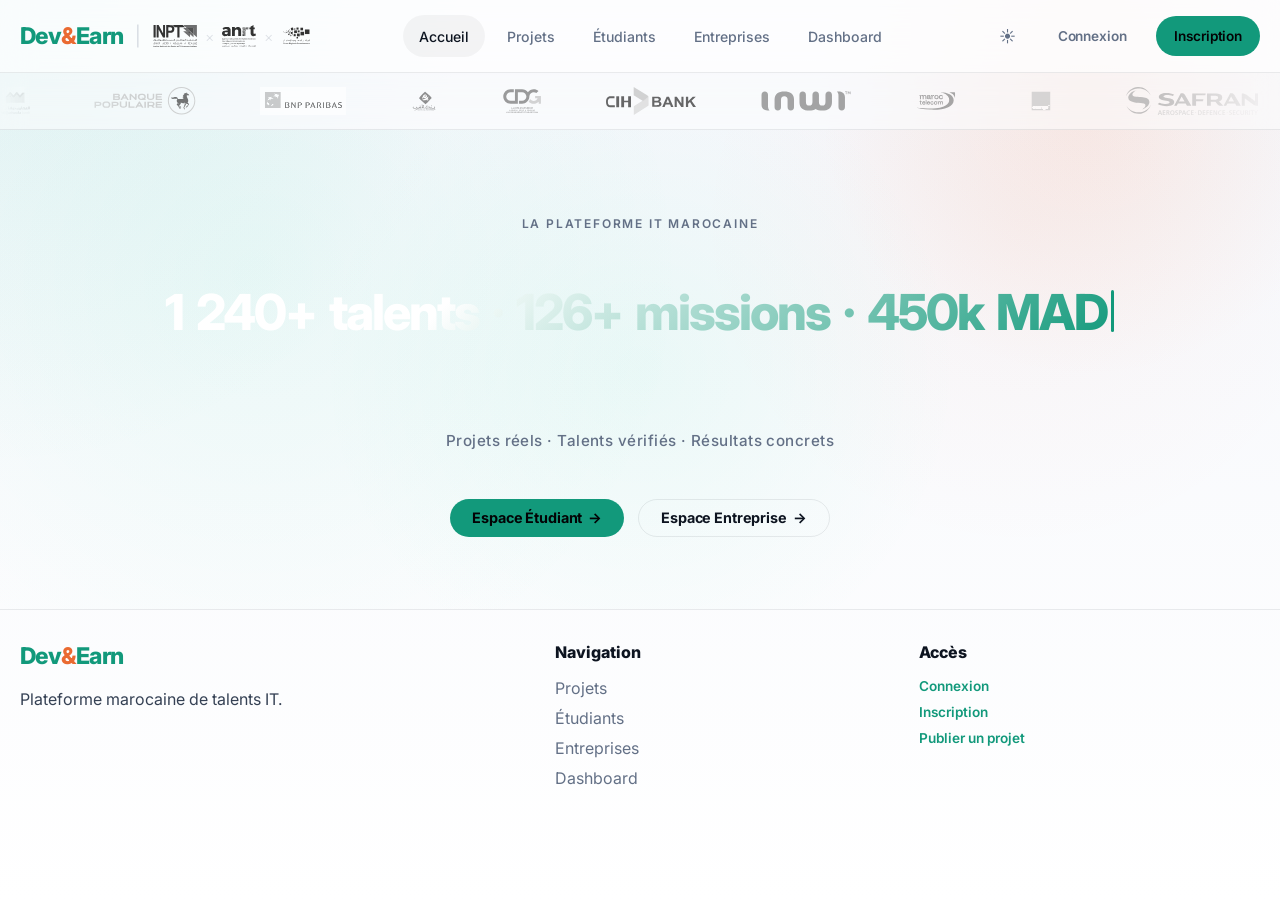
==== index.html @ 3e6b9a7c "Initial Website" ====
<!DOCTYPE html>
<html lang="fr" data-theme="dark">

<head>
  <meta charset="UTF-8" />
  <meta name="viewport" content="width=device-width, initial-scale=1.0" />
  <title>DevEarn — Talents IT &amp; projets réels</title>
  <meta name="description" content="DevEarn connecte les étudiants IT et les entreprises autour de missions réelles et rémunérées." />
  <link rel="preconnect" href="https://fonts.googleapis.com" />
  <link rel="preconnect" href="https://fonts.gstatic.com" crossorigin />
  <link href="https://fonts.googleapis.com/css2?family=Inter:wght@300;400;500;600;700;800&display=swap" rel="stylesheet" />
  <link rel="stylesheet" href="./css/global.css" />
  <link rel="stylesheet" href="./css/home.css" />
</head>

<body class="home-page">
  <a href="#main-content" class="skip-link">Aller au contenu principal</a>

  <header class="site-header">
    <div class="container header-inner">
      <div class="brand-wrapper" style="display: flex; align-items: center; gap: 12px;">
        <a href="./index.html" class="brand" aria-label="Accueil DevEarn">
          <span class="brand-mark" aria-hidden="true">
            <span class="brand-dev">Dev</span><span class="brand-amp">&amp;</span><span class="brand-earn">Earn</span>
          </span>
        </a>
        <span style="color: var(--text-muted); opacity: 0.3; font-weight: 300; font-size: 1.2rem; user-select: none;">|</span>
        <div class="header-partner-logos" style="display: flex; align-items: center; gap: 8px;">
          <img src="./assets/images/INPT.svg" alt="INPT" class="header-cri-logo" style="height: 22px;" />
          <span style="color: var(--text-muted); opacity: 0.2; font-weight: 300; font-size: 0.9rem; user-select: none;">×</span>
          <img src="./assets/images/ANRT.svg" alt="ANRT" class="header-cri-logo" style="height: 22px;" />
          <span style="color: var(--text-muted); opacity: 0.2; font-weight: 300; font-size: 0.9rem; user-select: none;">×</span>
          <img src="./assets/images/Centre régional d'investissement - Maroc.svg" alt="CRI Maroc" class="header-cri-logo" style="height: 22px;" />
        </div>
      </div>
      <nav class="main-nav" aria-label="Navigation principale">
        <button class="nav-toggle" type="button" aria-label="Ouvrir le menu">
          <span></span><span></span><span></span>
        </button>
        <ul class="nav-list">
          <li><a href="./index.html" class="is-current">Accueil</a></li>
          <li><a href="./projects.html">Projets</a></li>
          <li><a href="./student-space.html">Étudiants</a></li>
          <li><a href="./client-space.html">Entreprises</a></li>
          <li><a href="./dashboard.html">Dashboard</a></li>
        </ul>
      </nav>
      <div class="header-actions">
        <button class="theme-toggle" type="button" aria-label="Basculer le thème">
          <span class="theme-toggle-icon">◐</span>
        </button>
        <button type="button" class="btn btn-ghost" data-open-modal="login-modal">Connexion</button>
        <button type="button" class="btn btn-primary" data-open-modal="register-modal">Inscription</button>
      </div>
    </div>
  </header>

  </header>

  <main id="main-content">

    <!-- 1. ACCUEIL SECTION -->
    <div id="accueil-section" class="app-section is-active">
      <!-- MARQUEE ENTREPRISES EN HAUT AVEC MOUVEMENT GAUCHE VERS DROITE INFINI -->
      <section class="partners-section top-marquee" aria-label="Entreprises partenaires">
        <div class="marquee-wrapper">
          <div class="marquee-track marquee-right">
            <div class="marquee-content">
              <img src="./assets/images/ENTR/Attijariwafa Bank.svg" alt="Attijariwafa Bank" class="partner-logo" />
              <img src="./assets/images/ENTR/BCP  Banque Populaire du Maroc.svg" alt="Banque Populaire" class="partner-logo" />
              <img src="./assets/images/ENTR/BNP Paribas.svg" alt="BNP Paribas" class="partner-logo" />
              <img src="./assets/images/ENTR/Bank al maghrib بنك المغرب.svg" alt="Bank Al Maghrib" class="partner-logo" />
              <img src="./assets/images/ENTR/CDG.svg" alt="CDG" class="partner-logo" />
              <img src="./assets/images/ENTR/CIH Bank.svg" alt="CIH Bank" class="partner-logo" />
              <img src="./assets/images/ENTR/Inwi.svg" alt="Inwi" class="partner-logo" />
              <img src="./assets/images/ENTR/Maroc Telecom Logo (2025).svg" alt="Maroc Telecom" class="partner-logo" />
              <img src="./assets/images/ENTR/Orange.svg" alt="Orange" class="partner-logo" />
              <img src="./assets/images/ENTR/Safran.svg" alt="Safran" class="partner-logo" />
              <img src="./assets/images/ENTR/bank of africa logo.svg" alt="Bank of Africa" class="partner-logo" />
              <img src="./assets/images/ENTR/cfg bank.svg" alt="CFG Bank" class="partner-logo" />
              <img src="./assets/images/ENTR/TGCC.svg" alt="TGCC" class="partner-logo" />
              <img src="./assets/images/ENTR/Dsys Maroc.svg" alt="Dsys Maroc" class="partner-logo" />
              <img src="./assets/images/ENTR/Socotec.svg" alt="Socotec" class="partner-logo" />
            </div>
            <!-- Duplicate for seamless loop -->
            <div class="marquee-content" aria-hidden="true">
              <img src="./assets/images/ENTR/Attijariwafa Bank.svg" alt="" class="partner-logo" />
              <img src="./assets/images/ENTR/BCP  Banque Populaire du Maroc.svg" alt="" class="partner-logo" />
              <img src="./assets/images/ENTR/BNP Paribas.svg" alt="" class="partner-logo" />
              <img src="./assets/images/ENTR/Bank al maghrib بنك المغرب.svg" alt="" class="partner-logo" />
              <img src="./assets/images/ENTR/CDG.svg" alt="" class="partner-logo" />
              <img src="./assets/images/ENTR/CIH Bank.svg" alt="" class="partner-logo" />
              <img src="./assets/images/ENTR/Inwi.svg" alt="" class="partner-logo" />
              <img src="./assets/images/ENTR/Maroc Telecom Logo (2025).svg" alt="" class="partner-logo" />
              <img src="./assets/images/ENTR/Orange.svg" alt="" class="partner-logo" />
              <img src="./assets/images/ENTR/Safran.svg" alt="" class="partner-logo" />
              <img src="./assets/images/ENTR/bank of africa logo.svg" alt="" class="partner-logo" />
              <img src="./assets/images/ENTR/cfg bank.svg" alt="" class="partner-logo" />
              <img src="./assets/images/ENTR/TGCC.svg" alt="" class="partner-logo" />
              <img src="./assets/images/ENTR/Dsys Maroc.svg" alt="" class="partner-logo" />
              <img src="./assets/images/ENTR/Socotec.svg" alt="" class="partner-logo" />
            </div>
          </div>
        </div>
      </section>

      <!-- HERO -->
      <section class="hero-section">
        <div class="hero-backdrop"></div>
        <div class="container hero-content-centered">
          <p class="hero-eyebrow">La plateforme IT marocaine</p>
          <div class="hero-typed-box">
            <div class="hero-slogan-wrap">
              <div class="hero-slogan-line">
                <h1 id="typed-slogan" class="typed-slogan"></h1>
                <div id="hero-logos-container" class="hero-powered-logos" aria-hidden="true">
                  <span class="hero-inline-logo-wrap">
                    <img src="./assets/images/INPT.svg" alt="INPT" class="hero-inline-logo" />
                  </span>
                  <span class="hero-logo-sep">×</span>
                  <span class="hero-inline-logo-wrap">
                    <img src="./assets/images/ANRT.svg" alt="ANRT" class="hero-inline-logo" />
                  </span>
                  <span class="hero-logo-sep">×</span>
                  <span class="hero-inline-logo-wrap hero-inline-logo-wide">
                    <img src="./assets/images/Centre régional d'investissement - Maroc.svg" alt="CRI Maroc" class="hero-inline-logo" />
                  </span>
                </div>
              </div>
            </div>
          </div>
          <p class="hero-subtitle">Projets réels · Talents vérifiés · Résultats concrets</p>
          <div class="hero-actions">
            <button type="button" class="btn-hero" data-nav-to="students">
              Espace Étudiant
              <span class="btn-hero-arrow">→</span>
            </button>
            <button type="button" class="btn-hero btn-hero-outline" data-nav-to="clients">
              Espace Entreprise
              <span class="btn-hero-arrow">→</span>
            </button>
          </div>
        </div>
      </section>
    </div>

    <!-- 2. PROJECTS SECTION -->
    <div id="projects-section" class="app-section">
      <!-- HERO PROJETS -->
      <section class="page-hero">
        <div class="container page-hero-inner">
          <p class="page-hero-eyebrow">Missions disponibles</p>
          <div class="page-typed-box">
            <h1 id="typed-projects" class="page-typed-slogan" data-typed-phrase="Des missions réelles pour des talents d'exception."></h1>
          </div>
          <p class="page-hero-sub">Filtrez par catégorie ou niveau · Postulez en un clic · Commencez à gagner dès maintenant.</p>
                    
          <!-- Action Buttons -->
          <div class="hero-actions">
            <button type="button" class="btn-hero" data-open-modal="post-project-modal">
              Déposer un projet
              <span class="btn-hero-arrow">→</span>
            </button>
            <button type="button" class="btn-hero btn-hero-outline scroll-trigger" data-scroll-to="projects-content">
              Découvrir les projets disponibles
            </button>
          </div>
          
          <div class="kpi-strip-grid" style="width: 100%; margin-top: 12px;">
            <div class="kpi-strip-card">
              <strong class="kpi-strip-val count-up" data-target="126" data-suffix="+">0</strong>
              <span class="kpi-strip-label">Projets actifs</span>
            </div>
            <div class="kpi-strip-sep"></div>
            <div class="kpi-strip-card">
              <strong class="kpi-strip-val count-up" data-target="22" data-suffix="k MAD">0</strong>
              <span class="kpi-strip-label">Budget moyen</span>
            </div>
            <div class="kpi-strip-sep"></div>
            <div class="kpi-strip-card">
              <strong class="kpi-strip-val count-up" data-target="93" data-suffix="%">0</strong>
              <span class="kpi-strip-label">Taux de succès</span>
            </div>
            <div class="kpi-strip-sep"></div>
            <div class="kpi-strip-card">
              <strong class="kpi-strip-val count-up" data-target="4.8" data-decimals="1" data-suffix=" j">0</strong>
              <span class="kpi-strip-label">Délai de match moyen</span>
            </div>
            <div class="kpi-strip-sep"></div>
            <div class="kpi-strip-card">
              <strong class="kpi-strip-val count-up" data-target="482" data-suffix="+">0</strong>
              <span class="kpi-strip-label">Projets complétés</span>
            </div>
          </div>
        </div>
      </section>

      <!-- FILTRES -->
      <section id="projects-content" class="filters-section" style="padding-bottom: 24px;">
        <div class="container">
          <div class="filters-bar">
            <div class="filters-group">
              <button class="filter-chip is-active" data-filter="all">Tous</button>
              <button class="filter-chip" data-filter="web">Web</button>
              <button class="filter-chip" data-filter="data">Data / IA</button>
              <button class="filter-chip" data-filter="design">Design UI/UX</button>
              <button class="filter-chip" data-filter="cyber">Cybersécurité</button>
              <button class="filter-chip" data-filter="automation">Automatisation</button>
            </div>
            <div class="filters-group">
              <button class="filter-chip level-chip is-active" data-level="all">Tous niveaux</button>
              <button class="filter-chip level-chip" data-level="junior">Junior</button>
              <button class="filter-chip level-chip" data-level="intermediate">Intermédiaire</button>
              <button class="filter-chip level-chip" data-level="advanced">Avancé</button>
            </div>
          </div>
          <span class="results-counter" id="results-counter">10 projets affichés</span>
        </div>
      </section>

      <!-- GRILLE PROJETS -->
      <section class="trending-projects" style="padding-bottom: 80px;">
        <div class="container">
          <div class="projects-grid" id="projects-grid">
            
            <article class="project-card glass-card" data-category="data" data-level="advanced">
              <div class="project-top">
                <div class="project-company-info">
                  <img src="./assets/images/ENTR/Attijariwafa Bank.svg" alt="Attijariwafa Bank" class="project-company-logo" />
                  <span class="project-company-name">Attijariwafa Bank</span>
                </div>
                <span class="project-rating">4.9 ★</span>
              </div>
              <h3>Pipeline de scoring crédit &amp; ML</h3>
              <p>Conception d'un modèle d'évaluation de risque de défaut avec pipeline d'intégration de données et rapport KPI interactif.</p>
              <div class="project-meta">
                <span>Data / IA</span><span>·</span><span>Avancé</span>
              </div>
              <div class="project-footer">
                <span class="project-budget">25k - 40k MAD</span>
                <button type="button" class="btn btn-outline btn-sm" data-open-modal="login-modal">Postuler</button>
              </div>
            </article>

            <article class="project-card glass-card" data-category="design" data-level="intermediate">
              <div class="project-top">
                <div class="project-company-info">
                  <img src="./assets/images/ENTR/Orange.svg" alt="Orange" class="project-company-logo" />
                  <span class="project-company-name">Orange Maroc</span>
                </div>
                <span class="project-rating">4.8 ★</span>
              </div>
              <h3>Refonte UX/UI application MyOrange</h3>
              <p>Modernisation des parcours utilisateurs, création d'un design system complet sous Figma et prototypes interactifs de haute fidélité.</p>
              <div class="project-meta">
                <span>Design UI/UX</span><span>·</span><span>Intermédiaire</span>
              </div>
              <div class="project-footer">
                <span class="project-budget">15k - 20k MAD</span>
                <button type="button" class="btn btn-outline btn-sm" data-open-modal="login-modal">Postuler</button>
              </div>
            </article>

            <article class="project-card glass-card" data-category="cyber" data-level="advanced">
              <div class="project-top">
                <div class="project-company-info">
                  <img src="./assets/images/ENTR/CIH Bank.svg" alt="CIH Bank" class="project-company-logo" />
                  <span class="project-company-name">CIH Bank</span>
                </div>
                <span class="project-rating">4.9 ★</span>
              </div>
              <h3>Audit de sécurité &amp; Pentesting web</h3>
              <p>Audit approfondi des vulnérabilités OWASP sur notre nouveau portail de paiement et rédaction d'un plan de remédiation complet.</p>
              <div class="project-meta">
                <span>Cybersécurité</span><span>·</span><span>Avancé</span>
              </div>
              <div class="project-footer">
                <span class="project-budget">30k - 50k MAD</span>
                <button type="button" class="btn btn-outline btn-sm" data-open-modal="login-modal">Postuler</button>
              </div>
            </article>

            <article class="project-card glass-card" data-category="web" data-level="intermediate">
              <div class="project-top">
                <div class="project-company-info">
                  <img src="./assets/images/ENTR/BCP  Banque Populaire du Maroc.svg" alt="Banque Populaire" class="project-company-logo" />
                  <span class="project-company-name">Banque Populaire</span>
                </div>
                <span class="project-rating">4.7 ★</span>
              </div>
              <h3>Portail Web de Microfinance</h3>
              <p>Développement en React/Node.js d'un portail web dynamique permettant la gestion et le suivi des demandes de micro-crédits.</p>
              <div class="project-meta">
                <span>Développement Web</span><span>·</span><span>Intermédiaire</span>
              </div>
              <div class="project-footer">
                <span class="project-budget">18k - 25k MAD</span>
                <button type="button" class="btn btn-outline btn-sm" data-open-modal="login-modal">Postuler</button>
              </div>
            </article>

            <article class="project-card glass-card" data-category="data" data-level="intermediate">
              <div class="project-top">
                <div class="project-company-info">
                  <img src="./assets/images/ENTR/CDG.svg" alt="CDG" class="project-company-logo" />
                  <span class="project-company-name">CDG Maroc</span>
                </div>
                <span class="project-rating">4.8 ★</span>
              </div>
              <h3>Dashboard de suivi des investissements</h3>
              <p>Création d'un tableau de bord décisionnel PowerBI connecté à un entrepôt de données SQL pour le suivi des fonds durables.</p>
              <div class="project-meta">
                <span>Data / IA</span><span>·</span><span>Intermédiaire</span>
              </div>
              <div class="project-footer">
                <span class="project-budget">12k - 18k MAD</span>
                <button type="button" class="btn btn-outline btn-sm" data-open-modal="login-modal">Postuler</button>
              </div>
            </article>

            <article class="project-card glass-card" data-category="web" data-level="junior">
              <div class="project-top">
                <div class="project-company-info">
                  <img src="./assets/images/ENTR/Maroc Telecom Logo (2025).svg" alt="Maroc Telecom" class="project-company-logo" />
                  <span class="project-company-name">Maroc Telecom</span>
                </div>
                <span class="project-rating">4.5 ★</span>
              </div>
              <h3>Portail d'abonnement Fibre Optique</h3>
              <p>Intégration d'un mini-site dynamique d'inscription et de vérification d'éligibilité géographique à la fibre avec carte interactive.</p>
              <div class="project-meta">
                <span>Développement Web</span><span>·</span><span>Junior</span>
              </div>
              <div class="project-footer">
                <span class="project-budget">8k - 12k MAD</span>
                <button type="button" class="btn btn-outline btn-sm" data-open-modal="login-modal">Postuler</button>
              </div>
            </article>

            <article class="project-card glass-card" data-category="data" data-level="advanced">
              <div class="project-top">
                <div class="project-company-info">
                  <img src="./assets/images/ENTR/Safran.svg" alt="Safran" class="project-company-logo" />
                  <span class="project-company-name">Safran Maroc</span>
                </div>
                <span class="project-rating">4.9 ★</span>
              </div>
              <h3>Optimisation de maintenance prédictive</h3>
              <p>Mise en place d'un modèle d'apprentissage supervisé pour prédire l'usure de pièces moteur à partir de données de capteurs IoT.</p>
              <div class="project-meta">
                <span>Data / IA</span><span>·</span><span>Avancé</span>
              </div>
              <div class="project-footer">
                <span class="project-budget">35k - 50k MAD</span>
                <button type="button" class="btn btn-outline btn-sm" data-open-modal="login-modal">Postuler</button>
              </div>
            </article>

            <article class="project-card glass-card" data-category="automation" data-level="junior">
              <div class="project-top">
                <div class="project-company-info">
                  <img src="./assets/images/ENTR/TGCC.svg" alt="TGCC" class="project-company-logo" />
                  <span class="project-company-name">TGCC</span>
                </div>
                <span class="project-rating">4.6 ★</span>
              </div>
              <h3>Automatisation de rapports de chantier</h3>
              <p>Script d'extraction automatique d'images et données de formulaire terrain vers un modèle de rapport PDF consolidé envoyé par mail.</p>
              <div class="project-meta">
                <span>Automatisation</span><span>·</span><span>Junior</span>
              </div>
              <div class="project-footer">
                <span class="project-budget">6k - 10k MAD</span>
                <button type="button" class="btn btn-outline btn-sm" data-open-modal="login-modal">Postuler</button>
              </div>
            </article>

            <article class="project-card glass-card" data-category="web" data-level="junior">
              <div class="project-top">
                <div class="project-company-info">
                  <img src="./assets/images/ENTR/Dsys Maroc.svg" alt="Dsys Maroc" class="project-company-logo" />
                  <span class="project-company-name">Dsys Maroc</span>
                </div>
                <span class="project-rating">4.6 ★</span>
              </div>
              <h3>Mini-site d'événements IT marocains</h3>
              <p>Développement d'une single page application vitrine avec formulaire d'inscription et intégration du planning des conférences.</p>
              <div class="project-meta">
                <span>Développement Web</span><span>·</span><span>Junior</span>
              </div>
              <div class="project-footer">
                <span class="project-budget">5k - 8k MAD</span>
                <button type="button" class="btn btn-outline btn-sm" data-open-modal="login-modal">Postuler</button>
              </div>
            </article>

            <article class="project-card glass-card" data-category="cyber" data-level="advanced">
              <div class="project-top">
                <div class="project-company-info">
                  <img src="./assets/images/ENTR/bank of africa logo.svg" alt="Bank Of Africa" class="project-company-logo" />
                  <span class="project-company-name">Bank Of Africa</span>
                </div>
                <span class="project-rating">4.8 ★</span>
              </div>
              <h3>Mise en conformité sécurité API bancaires</h3>
              <p>Audit d'architecture, analyse des entêtes HTTP et renforcement de l'authentification OAuth2 sur l'ensemble de nos endpoints.</p>
              <div class="project-meta">
                <span>Cybersécurité</span><span>·</span><span>Avancé</span>
              </div>
              <div class="project-footer">
                <span class="project-budget">30k - 45k MAD</span>
                <button type="button" class="btn btn-outline btn-sm" data-open-modal="login-modal">Postuler</button>
              </div>
            </article>

          </div>
        </div>
      </section>
    </div>

    <!-- 3. STUDENTS SECTION -->
    <div id="students-section" class="app-section">
      <!-- HERO ÉTUDIANTS -->
      <section class="page-hero">
        <div class="container page-hero-inner">
          <p class="page-hero-eyebrow">Espace Talents</p>
          <div class="page-typed-box">
            <h1 id="typed-students" class="page-typed-slogan" data-typed-phrase="Votre talent mérite d'être reconnu."></h1>
          </div>
          <p class="page-hero-sub">Découvrez les profils d'étudiants IT les plus performants, notés et recommandés.</p>
          
          <!-- Action Buttons -->
          <div class="hero-actions">
            <button type="button" class="btn-hero" data-open-modal="register-modal">
              S'inscrire en tant qu'étudiant
              <span class="btn-hero-arrow">→</span>
            </button>
            <button type="button" class="btn-hero btn-hero-outline scroll-trigger" data-scroll-to="students-content">
              Découvrir les meilleurs étudiants
            </button>
          </div>

          <div class="kpi-grid" style="margin-top: 12px;">
            <article class="kpi-card glass-card">
              <span class="kpi-label">Étudiants actifs</span>
              <strong class="kpi-value count-up" data-target="1240" data-suffix="+">0</strong>
              <p>Sur l'ensemble du Maroc</p>
            </article>
            <article class="kpi-card glass-card">
              <span class="kpi-label">Note moyenne</span>
              <strong class="kpi-value count-up" data-target="4.88" data-decimals="2" data-suffix=" ★">0</strong>
              <p>Évaluation par les entreprises</p>
            </article>
            <article class="kpi-card glass-card">
              <span class="kpi-label">Projets complétés</span>
              <strong class="kpi-value count-up" data-target="482" data-suffix="+">0</strong>
              <p>Missions réelles validées</p>
            </article>
            <article class="kpi-card glass-card">
              <span class="kpi-label">Taux de réussite</span>
              <strong class="kpi-value count-up" data-target="96.4" data-decimals="1" data-suffix="%">0</strong>
              <p>Livrables acceptés à temps</p>
            </article>
          </div>
        </div>
      </section>

      <!-- CLASSEMENT TABLEAU ÉTUDIANTS -->
      <section id="students-content" class="student-ranking" style="padding-bottom: 80px;">
        <div class="container">
          <div class="panel-card glass-card" style="padding: clamp(20px, 4vw, 32px); border-radius: var(--radius-xl);">
            <div class="panel-header" style="margin-bottom: 24px;">
              <div>
                <span class="section-chip">Classement</span>
                <h2>Top Talents IT Classés par Ratio de Performance</h2>
              </div>
            </div>
            <div class="table-container" style="overflow-x: auto; -webkit-overflow-scrolling: touch;">
              <table class="premium-table">
                <thead>
                  <tr>
                    <th>Rang</th>
                    <th>Étudiant</th>
                    <th>Spécialité</th>
                    <th style="text-align: center;">Projets Réalisés</th>
                    <th style="text-align: center;">Note Globale</th>
                    <th>Badges Actifs</th>
                    <th style="text-align: right;">Score d'XP</th>
                  </tr>
                </thead>
                <tbody>
                  <tr>
                    <td style="font-weight: 700; color: var(--primary);">#1</td>
                    <td>
                      <div class="student-row-info">
                        <div class="student-row-avatar">IB</div>
                        <span class="student-row-name">Ilyas Bejja</span>
                      </div>
                    </td>
                    <td>ML Engineer / Data Science</td>
                    <td style="text-align: center; font-weight: 600;">18</td>
                    <td style="text-align: center; color: var(--primary); font-weight: 700;">4.94 ★</td>
                    <td>
                      <span class="badge-tag highlight">Top Rated</span>
                      <span class="badge-tag">NLP Expert</span>
                    </td>
                    <td style="text-align: right; font-weight: 700;">2,420 XP</td>
                  </tr>
                  <tr>
                    <td style="font-weight: 700; color: var(--primary);">#2</td>
                    <td>
                      <div class="student-row-info">
                        <div class="student-row-avatar alt">SA</div>
                        <span class="student-row-name">Salma Ait</span>
                      </div>
                    </td>
                    <td>UX/UI Designer / Product</td>
                    <td style="text-align: center; font-weight: 600;">15</td>
                    <td style="text-align: center; color: var(--primary); font-weight: 700;">4.89 ★</td>
                    <td>
                      <span class="badge-tag highlight">Reliable</span>
                      <span class="badge-tag">Creative</span>
                    </td>
                    <td style="text-align: right; font-weight: 700;">2,150 XP</td>
                  </tr>
                  <tr>
                    <td style="font-weight: 700; color: var(--primary);">#3</td>
                    <td>
                      <div class="student-row-info">
                        <div class="student-row-avatar">YM</div>
                        <span class="student-row-name">Youssef M.</span>
                      </div>
                    </td>
                    <td>Full Stack Dev / Automation</td>
                    <td style="text-align: center; font-weight: 600;">14</td>
                    <td style="text-align: center; color: var(--primary); font-weight: 700;">4.85 ★</td>
                    <td>
                      <span class="badge-tag highlight">Fast Responder</span>
                    </td>
                    <td style="text-align: right; font-weight: 700;">1,980 XP</td>
                  </tr>
                  <tr>
                    <td style="font-weight: 700;">#4</td>
                    <td>
                      <div class="student-row-info">
                        <div class="student-row-avatar alt">KB</div>
                        <span class="student-row-name">Karim Bensalah</span>
                      </div>
                    </td>
                    <td>Cybersécurité Expert</td>
                    <td style="text-align: center; font-weight: 600;">11</td>
                    <td style="text-align: center; color: var(--primary); font-weight: 700;">4.90 ★</td>
                    <td>
                      <span class="badge-tag">Security Star</span>
                    </td>
                    <td style="text-align: right; font-weight: 700;">1,720 XP</td>
                  </tr>
                  <tr>
                    <td style="font-weight: 700;">#5</td>
                    <td>
                      <div class="student-row-info">
                        <div class="student-row-avatar">ST</div>
                        <span class="student-row-name">Sofia Tazi</span>
                      </div>
                    </td>
                    <td>Data Analyst / BI</td>
                    <td style="text-align: center; font-weight: 600;">9</td>
                    <td style="text-align: center; color: var(--primary); font-weight: 700;">4.82 ★</td>
                    <td>
                      <span class="badge-tag">Data Driven</span>
                    </td>
                    <td style="text-align: right; font-weight: 700;">1,450 XP</td>
                  </tr>
                </tbody>
              </table>
            </div>
          </div>
        </div>
      </section>
    </div>

    <!-- 4. ENTREPRISES SECTION -->
    <div id="clients-section" class="app-section">
      <!-- HERO ENTREPRISES -->
      <section class="page-hero">
        <div class="container page-hero-inner">
          <p class="page-hero-eyebrow">Partenaires Tech</p>
          <div class="page-typed-box">
            <h1 id="typed-clients" class="page-typed-slogan" data-typed-phrase="Les entreprises qui font confiance à nos talents."></h1>
          </div>
          <p class="page-hero-sub">Découvrez les entreprises leaders classées par volume de projets et étudiants engagés.</p>
          
          <!-- Action Buttons -->
          <div class="hero-actions">
            <button type="button" class="btn-hero" data-open-modal="register-modal">
              S'inscrire en tant qu'entreprise
              <span class="btn-hero-arrow">→</span>
            </button>
            <button type="button" class="btn-hero btn-hero-outline scroll-trigger" data-scroll-to="clients-content">
              Découvrir les entreprises partenaires
            </button>
          </div>

          <div class="kpi-grid" style="margin-top: 12px;">
            <article class="kpi-card glass-card">
              <span class="kpi-label">Entreprises actives</span>
              <strong class="kpi-value count-up" data-target="85" data-suffix="+">0</strong>
              <p>Banques, Télécoms, Industries</p>
            </article>
            <article class="kpi-card glass-card">
              <span class="kpi-label">Projets publiés</span>
              <strong class="kpi-value count-up" data-target="126" data-suffix="+">0</strong>
              <p>Missions réelles déposées</p>
            </article>
            <article class="kpi-card glass-card">
              <span class="kpi-label">Budget distribué</span>
              <strong class="kpi-value count-up" data-target="1.8" data-decimals="1" data-suffix="M MAD">0</strong>
              <p>Rémunération directe talents</p>
            </article>
            <article class="kpi-card glass-card">
              <span class="kpi-label">Satisfaction</span>
              <strong class="kpi-value count-up" data-target="4.92" data-decimals="2" data-suffix=" ★">0</strong>
              <p>Moyenne globale recruteurs</p>
            </article>
          </div>
        </div>
      </section>

      <!-- TABLEAU ENTREPRISES -->
      <section id="clients-content" class="company-ranking" style="padding-bottom: 80px;">
        <div class="container">
          <div class="panel-card glass-card" style="padding: clamp(20px, 4vw, 32px); border-radius: var(--radius-xl);">
            <div class="panel-header" style="margin-bottom: 24px;">
              <div>
                <span class="section-chip">Partenaires</span>
                <h2>Classement des Entreprises les plus Actives</h2>
              </div>
            </div>
            <div class="table-container" style="overflow-x: auto; -webkit-overflow-scrolling: touch;">
              <table class="premium-table">
                <thead>
                  <tr>
                    <th>Rang</th>
                    <th>Entreprise</th>
                    <th style="text-align: center;">Projets Proposés</th>
                    <th style="text-align: center;">Projets Réalisés</th>
                    <th style="text-align: center;">Étudiants Engagés</th>
                    <th style="text-align: center;">Note Recruteur</th>
                    <th style="text-align: right;">Volume Budget</th>
                  </tr>
                </thead>
                <tbody>
                  <tr>
                    <td style="font-weight: 700; color: var(--primary);">#1</td>
                    <td>
                      <div class="student-row-info">
                        <img src="./assets/images/ENTR/Orange.svg" alt="Orange" style="height: 22px; width: auto;" />
                        <span class="student-row-name">Orange Maroc</span>
                      </div>
                    </td>
                    <td style="text-align: center; font-weight: 600;">12</td>
                    <td style="text-align: center; font-weight: 600;">9</td>
                    <td style="text-align: center; font-weight: 600;">15</td>
                    <td style="text-align: center; color: var(--primary); font-weight: 700;">4.9 ★</td>
                    <td style="text-align: right; font-weight: 700;">220,000 MAD</td>
                  </tr>
                  <tr>
                    <td style="font-weight: 700; color: var(--primary);">#2</td>
                    <td>
                      <div class="student-row-info">
                        <img src="./assets/images/ENTR/Attijariwafa Bank.svg" alt="Attijariwafa" style="height: 22px; width: auto;" />
                        <span class="student-row-name">Attijariwafa Bank</span>
                      </div>
                    </td>
                    <td style="text-align: center; font-weight: 600;">8</td>
                    <td style="text-align: center; font-weight: 600;">6</td>
                    <td style="text-align: center; font-weight: 600;">10</td>
                    <td style="text-align: center; color: var(--primary); font-weight: 700;">4.8 ★</td>
                    <td style="text-align: right; font-weight: 700;">180,000 MAD</td>
                  </tr>
                  <tr>
                    <td style="font-weight: 700; color: var(--primary);">#3</td>
                    <td>
                      <div class="student-row-info">
                        <img src="./assets/images/ENTR/Safran.svg" alt="Safran" style="height: 22px; width: auto;" />
                        <span class="student-row-name">Safran Maroc</span>
                      </div>
                    </td>
                    <td style="text-align: center; font-weight: 600;">6</td>
                    <td style="text-align: center; font-weight: 600;">4</td>
                    <td style="text-align: center; font-weight: 600;">8</td>
                    <td style="text-align: center; color: var(--primary); font-weight: 700;">4.9 ★</td>
                    <td style="text-align: right; font-weight: 700;">150,000 MAD</td>
                  </tr>
                  <tr>
                    <td style="font-weight: 700;">#4</td>
                    <td>
                      <div class="student-row-info">
                        <img src="./assets/images/ENTR/Inwi.svg" alt="Inwi" style="height: 22px; width: auto;" />
                        <span class="student-row-name">Inwi</span>
                      </div>
                    </td>
                    <td style="text-align: center; font-weight: 600;">9</td>
                    <td style="text-align: center; font-weight: 600;">7</td>
                    <td style="text-align: center; font-weight: 600;">12</td>
                    <td style="text-align: center; color: var(--primary); font-weight: 700;">4.7 ★</td>
                    <td style="text-align: right; font-weight: 700;">130,000 MAD</td>
                  </tr>
                  <tr>
                    <td style="font-weight: 700;">#5</td>
                    <td>
                      <div class="student-row-info">
                        <img src="./assets/images/ENTR/CDG.svg" alt="CDG" style="height: 22px; width: auto;" />
                        <span class="student-row-name">CDG</span>
                      </div>
                    </td>
                    <td style="text-align: center; font-weight: 600;">5</td>
                    <td style="text-align: center; font-weight: 600;">4</td>
                    <td style="text-align: center; font-weight: 600;">6</td>
                    <td style="text-align: center; color: var(--primary); font-weight: 700;">4.8 ★</td>
                    <td style="text-align: right; font-weight: 700;">110,000 MAD</td>
                  </tr>
                </tbody>
              </table>
            </div>
          </div>
        </div>
      </section>
    </div>

    <!-- 5. DASHBOARD SECTION -->
    <div id="dashboard-section" class="app-section">
      <!-- HERO DASHBOARD -->
      <section class="page-hero">
        <div class="container page-hero-inner">
          <p class="page-hero-eyebrow">Analytics Cockpit</p>
          <div class="page-typed-box">
            <h1 id="typed-dashboard" class="page-typed-slogan" data-typed-phrase="Suivez la croissance et l'impact en temps réel."></h1>
          </div>
          <p class="page-hero-sub">Données en direct concernant l'activité globale, les étudiants et les entreprises partenaires.</p>
        </div>
      </section>

      <!-- STATS LIVE -->
      <section class="analytics-kpis" style="padding-bottom: 24px;">
        <div class="container">
          <div class="analytics-kpi-grid">
            <article class="analytics-kpi-card glass-card">
              <span class="kpi-label">Étudiants inscrits</span>
              <strong class="kpi-value count-up" data-target="214" data-suffix="+">0</strong>
              <small class="kpi-trend positive">+18 cette semaine</small>
            </article>
            <article class="analytics-kpi-card glass-card">
              <span class="kpi-label">Projets publiés</span>
              <strong class="kpi-value count-up" data-target="126" data-suffix="+">0</strong>
              <small class="kpi-trend positive">+9 nouveaux</small>
            </article>
            <article class="analytics-kpi-card glass-card">
              <span class="kpi-label">Taux de matching</span>
              <strong class="kpi-value count-up" data-target="87" data-suffix="%">0</strong>
              <small class="kpi-trend positive">Très bon alignement</small>
            </article>
            <article class="analytics-kpi-card glass-card">
              <span class="kpi-label">Livrables validés</span>
              <strong class="kpi-value count-up" data-target="93" data-suffix="%">0</strong>
              <small class="kpi-trend positive">Qualité soutenue</small>
            </article>
          </div>
        </div>
      </section>

      <!-- GRAPHIQUES -->
      <section class="dashboard-main" style="padding-bottom: 80px;">
        <div class="container dashboard-main-grid">
          
          <div class="dashboard-left">
            <div class="dashboard-card glass-card" style="padding: clamp(20px, 4vw, 32px); border-radius: var(--radius-xl);">
              <div class="card-head" style="margin-bottom: 24px;">
                <div>
                  <span class="section-chip">Activité</span>
                  <h2>Croissance des Projets &amp; Étudiants Actifs</h2>
                </div>
                <div class="dashboard-live">Mise à jour live</div>
              </div>
              
              <!-- SVG Line Chart -->
              <div class="svg-chart-container" style="position: relative; height: 280px; width: 100%;">
                <svg viewBox="0 0 500 240" class="premium-chart-svg" style="width: 100%; height: 100%; overflow: visible;">
                  <defs>
                    <linearGradient id="chartGlow" x1="0" y1="0" x2="0" y2="1">
                      <stop offset="0%" stop-color="var(--primary)" stop-opacity="0.25"/>
                      <stop offset="100%" stop-color="var(--primary)" stop-opacity="0.00"/>
                    </linearGradient>
                    <linearGradient id="blueGlow" x1="0" y1="0" x2="0" y2="1">
                      <stop offset="0%" stop-color="#4dabf7" stop-opacity="0.20"/>
                      <stop offset="100%" stop-color="#4dabf7" stop-opacity="0.00"/>
                    </linearGradient>
                  </defs>
                  
                  <!-- Y-Axis Grid Lines -->
                  <line x1="40" y1="30" x2="480" y2="30" stroke="var(--border)" stroke-dasharray="4 4" />
                  <line x1="40" y1="80" x2="480" y2="80" stroke="var(--border)" stroke-dasharray="4 4" />
                  <line x1="40" y1="130" x2="480" y2="130" stroke="var(--border)" stroke-dasharray="4 4" />
                  <line x1="40" y1="180" x2="480" y2="180" stroke="var(--border)" stroke-dasharray="4 4" />
                  
                  <!-- Fill Area (Gradient) -->
                  <path d="M 40 180 Q 140 140 200 120 T 360 80 T 480 40 L 480 180 Z" fill="url(#chartGlow)" />
                  <path d="M 40 180 Q 140 160 200 150 T 360 110 T 480 80 L 480 180 Z" fill="url(#blueGlow)" />
                  
                  <!-- Primary Line (Projects) -->
                  <path d="M 40 180 Q 140 140 200 120 T 360 80 T 480 40" fill="none" stroke="var(--primary)" stroke-width="3" stroke-linecap="round" />
                  
                  <!-- Secondary Line (Students) -->
                  <path d="M 40 180 Q 140 160 200 150 T 360 110 T 480 80" fill="none" stroke="#4dabf7" stroke-width="2.5" stroke-dasharray="5 5" stroke-linecap="round" />
                  
                  <!-- Data Dots (Projects) -->
                  <circle cx="40" cy="180" r="4.5" fill="#030305" stroke="var(--primary)" stroke-width="2.5" />
                  <circle cx="150" cy="138" r="4.5" fill="#030305" stroke="var(--primary)" stroke-width="2.5" />
                  <circle cx="260" cy="110" r="4.5" fill="#030305" stroke="var(--primary)" stroke-width="2.5" />
                  <circle cx="370" cy="78" r="4.5" fill="#030305" stroke="var(--primary)" stroke-width="2.5" />
                  <circle cx="480" cy="40" r="4.5" fill="#030305" stroke="var(--primary)" stroke-width="2.5" />

                  <!-- Labels -->
                  <text x="40" y="205" fill="var(--text-muted)" font-size="10" font-weight="600" text-anchor="middle" font-family="var(--font-body)">Jan</text>
                  <text x="150" y="205" fill="var(--text-muted)" font-size="10" font-weight="600" text-anchor="middle" font-family="var(--font-body)">Fév</text>
                  <text x="260" y="205" fill="var(--text-muted)" font-size="10" font-weight="600" text-anchor="middle" font-family="var(--font-body)">Mar</text>
                  <text x="370" y="205" fill="var(--text-muted)" font-size="10" font-weight="600" text-anchor="middle" font-family="var(--font-body)">Avr</text>
                  <text x="480" y="205" fill="var(--text-muted)" font-size="10" font-weight="600" text-anchor="middle" font-family="var(--font-body)">Mai</text>

                  <!-- Y labels -->
                  <text x="30" y="183" fill="var(--text-muted)" font-size="9" font-weight="600" text-anchor="end" font-family="var(--font-body)">0</text>
                  <text x="30" y="133" fill="var(--text-muted)" font-size="9" font-weight="600" text-anchor="end" font-family="var(--font-body)">40</text>
                  <text x="30" y="83" fill="var(--text-muted)" font-size="9" font-weight="600" text-anchor="end" font-family="var(--font-body)">80</text>
                  <text x="30" y="33" fill="var(--text-muted)" font-size="9" font-weight="600" text-anchor="end" font-family="var(--font-body)">120</text>
                </svg>
              </div>
              <div class="chart-custom-legend" style="display: flex; gap: 20px; justify-content: center; margin-top: 16px;">
                <span style="display: inline-flex; align-items: center; gap: 8px; font-size: 0.85rem; color: var(--text-soft); font-weight: 600;">
                  <span style="width: 12px; height: 3px; background: var(--primary); display: inline-block; border-radius: 2px;"></span>
                  Projets publiés
                </span>
                <span style="display: inline-flex; align-items: center; gap: 8px; font-size: 0.85rem; color: var(--text-soft); font-weight: 600;">
                  <span style="width: 12px; height: 3px; background: #4dabf7; display: inline-block; border-radius: 2px; border-top: 1px dashed #fff;"></span>
                  Étudiants actifs
                </span>
              </div>
            </div>

            <div class="dashboard-card glass-card" style="padding: clamp(20px, 4vw, 32px); border-radius: var(--radius-xl);">
              <div class="card-head" style="margin-bottom: 24px;">
                <div>
                  <span class="section-chip">Domaines</span>
                  <h2>Répartition Thématique des Projets</h2>
                </div>
              </div>
              
              <div class="donut-chart-layout" style="display: flex; flex-wrap: wrap; gap: 32px; align-items: center; justify-content: center;">
                <!-- SVG Donut -->
                <div style="flex-shrink: 0; display: flex; justify-content: center; width: 160px; height: 160px;">
                  <svg viewBox="0 0 200 200" class="premium-donut-svg" style="width: 100%; height: 100%;">
                    <circle cx="100" cy="100" r="70" fill="none" stroke="var(--border)" stroke-width="18" />
                    <!-- Web (40% - 175.9 length) -->
                    <circle cx="100" cy="100" r="70" fill="none" stroke="var(--primary)" stroke-width="18" 
                            stroke-dasharray="175.9 439.8" stroke-dashoffset="0" transform="rotate(-90 100 100)" stroke-linecap="round" />
                    <!-- Data/IA (30% - 131.9 length) -->
                    <circle cx="100" cy="100" r="70" fill="none" stroke="#ff922b" stroke-width="18" 
                            stroke-dasharray="131.9 439.8" stroke-dashoffset="-175.9" transform="rotate(-90 100 100)" stroke-linecap="round" />
                    <!-- Design UI/UX (15% - 66 length) -->
                    <circle cx="100" cy="100" r="70" fill="none" stroke="#4dabf7" stroke-width="18" 
                            stroke-dasharray="66.0 439.8" stroke-dashoffset="-307.8" transform="rotate(-90 100 100)" stroke-linecap="round" />
                    <!-- Cybersécurité (10% - 44 length) -->
                    <circle cx="100" cy="100" r="70" fill="none" stroke="#ff4b6b" stroke-width="18" 
                            stroke-dasharray="44.0 439.8" stroke-dashoffset="-373.8" transform="rotate(-90 100 100)" stroke-linecap="round" />
                    <!-- Automatisation (5% - 22 length) -->
                    <circle cx="100" cy="100" r="70" fill="none" stroke="#9c36b5" stroke-width="18" 
                            stroke-dasharray="22.0 439.8" stroke-dashoffset="-417.8" transform="rotate(-90 100 100)" stroke-linecap="round" />
                    
                    <text x="100" y="96" text-anchor="middle" dominant-baseline="middle" fill="var(--text)" font-size="20" font-weight="800" font-family="var(--font-body)">126</text>
                    <text x="100" y="116" text-anchor="middle" dominant-baseline="middle" fill="var(--text-muted)" font-size="9" font-weight="700" letter-spacing="1" font-family="var(--font-body)">PROJETS</text>
                  </svg>
                </div>
                <!-- Legend -->
                <div class="donut-legend" style="flex: 1; min-width: 200px;">
                  <div class="legend-row">
                    <span class="legend-dot green"></span>
                    <span class="legend-label">Développement Web</span>
                    <span class="legend-pct">40%</span>
                  </div>
                  <div class="legend-row">
                    <span class="legend-dot orange"></span>
                    <span class="legend-label">Data / IA</span>
                    <span class="legend-pct">30%</span>
                  </div>
                  <div class="legend-row">
                    <span class="legend-dot blue"></span>
                    <span class="legend-label">Design UI/UX</span>
                    <span class="legend-pct">15%</span>
                  </div>
                  <div class="legend-row">
                    <span class="legend-dot red"></span>
                    <span class="legend-label">Cybersécurité</span>
                    <span class="legend-pct">10%</span>
                  </div>
                  <div class="legend-row">
                    <span class="legend-dot purple" style="background: #9c36b5;"></span>
                    <span class="legend-label">Automatisation</span>
                    <span class="legend-pct">5%</span>
                  </div>
                </div>
              </div>

            </div>

          </div>

          <aside class="dashboard-right">
            
            <div class="dashboard-card glass-card" style="padding: clamp(20px, 4vw, 32px); border-radius: var(--radius-xl);">
              <div class="card-head" style="margin-bottom: 24px;">
                <div>
                  <span class="section-chip">Matching</span>
                  <h2>Indicateurs de Performance</h2>
                </div>
              </div>
              
              <div class="progress-block">
                <div class="progress-meta"><span>Vitesse de contractualisation</span><span>92%</span></div>
                <div class="progress-bar"><span style="width: 92%"></span></div>
              </div>
              <div class="progress-block">
                <div class="progress-meta"><span>Rétention des entreprises</span><span>84%</span></div>
                <div class="progress-bar"><span style="width: 84%"></span></div>
              </div>
              <div class="progress-block">
                <div class="progress-meta"><span>Satisfaction étudiants</span><span>95%</span></div>
                <div class="progress-bar"><span style="width: 95%"></span></div>
              </div>
            </div>

            <div class="dashboard-card glass-card" style="padding: clamp(20px, 4vw, 32px); border-radius: var(--radius-xl);">
              <div class="card-head" style="margin-bottom: 24px;">
                <div>
                  <span class="section-chip">Volume financier</span>
                  <h2>Financements Distribués</h2>
                </div>
              </div>
              
              <div class="finance-status" style="text-align: center; padding: 12px 0;">
                <div style="font-size: 2.2rem; font-weight: 800; color: var(--primary);">450,000 MAD</div>
                <div style="font-size: 0.85rem; color: var(--text-muted); font-weight: 600; margin-top: 4px;">Volume de transactions du mois courant</div>
              </div>
              
              <div style="border-top: 1px solid var(--border); padding-top: 16px; margin-top: 16px; display: flex; justify-content: space-between; font-size: 0.88rem;">
                <span style="color: var(--text-muted); font-weight: 500;">Commission moyenne</span>
                <span style="color: var(--text); font-weight: 700;">10%</span>
              </div>
              <div style="display: flex; justify-content: space-between; font-size: 0.88rem; margin-top: 8px;">
                <span style="color: var(--text-muted); font-weight: 500;">Délai moyen de versement</span>
                <span style="color: var(--text); font-weight: 700;">48h après validation</span>
              </div>
            </div>

          </aside>

        </div>
      </section>
    </div>

  </main>

  <footer class="site-footer">
    <div class="container footer-inner">
      <div class="footer-brand">
        <a href="./index.html" class="brand footer-brand-link" aria-label="Accueil DevEarn">
          <span class="brand-mark" aria-hidden="true">
            <span class="brand-dev">Dev</span><span class="brand-amp">&amp;</span><span class="brand-earn">Earn</span>
          </span>
        </a>
        <p>Plateforme marocaine de talents IT.</p>
      </div>
      <div class="footer-links-group">
        <span class="footer-title">Navigation</span>
        <a href="#projects">Projets</a>
        <a href="#students">Étudiants</a>
        <a href="#clients">Entreprises</a>
        <a href="#dashboard">Dashboard</a>
      </div>
      <div class="footer-links-group">
        <span class="footer-title">Accès</span>
        <button type="button" class="text-link-sm" style="text-align: left;" data-open-modal="login-modal">Connexion</button>
        <button type="button" class="text-link-sm" style="text-align: left;" data-open-modal="register-modal">Inscription</button>
        <button type="button" class="text-link-sm" style="text-align: left;" data-open-modal="post-project-modal">Publier un projet</button>
      </div>
    </div>
  </footer>

  <!-- MODAL : CONNEXION -->
  <div class="modal-overlay" id="login-modal" aria-hidden="true">
    <div class="modal-card glass-card">
      <button type="button" class="modal-close" aria-label="Fermer">&times;</button>
      <h2>Connexion</h2>
      <p>Accédez à votre espace DevEarn.</p>
      <form class="modal-form" action="#" method="post">
        <div class="floating-group">
          <input type="email" id="modal-login-email" name="email" placeholder=" " required />
          <label for="modal-login-email">Email</label>
        </div>
        <div class="floating-group">
          <input type="password" id="modal-login-password" name="password" placeholder=" " required />
          <label for="modal-login-password">Mot de passe</label>
        </div>
        <div class="modal-row">
          <label class="check-inline">
            <input type="checkbox" name="remember_me" />
            <span>Se souvenir de moi</span>
          </label>
          <a href="#" class="text-link-sm">Mot de passe oublié ?</a>
        </div>
        <button type="submit" class="btn-hero btn-hero-full">Se connecter <span class="btn-hero-arrow">→</span></button>
      </form>
      <div class="modal-footer-note">
        <span>Pas de compte ?</span>
        <button type="button" class="text-link-sm" data-switch-modal="register-modal">Créer un compte</button>
      </div>
    </div>
  </div>

  <!-- MODAL : INSCRIPTION -->
  <div class="modal-overlay" id="register-modal" aria-hidden="true">
    <div class="modal-card glass-card">
      <button type="button" class="modal-close" aria-label="Fermer">&times;</button>
      <h2>Inscription</h2>
      <p>Rejoignez la plateforme DevEarn.</p>
      <form class="modal-form" action="#" method="post">
        <div class="modal-form-row">
          <div class="floating-group">
            <input type="text" id="modal-reg-firstname" name="firstname" placeholder=" " required />
            <label for="modal-reg-firstname">Prénom</label>
          </div>
          <div class="floating-group">
            <input type="text" id="modal-reg-lastname" name="lastname" placeholder=" " required />
            <label for="modal-reg-lastname">Nom</label>
          </div>
        </div>
        <div class="floating-group">
          <input type="email" id="modal-reg-email" name="email" placeholder=" " required />
          <label for="modal-reg-email">Email</label>
        </div>
        <div class="floating-group">
          <select id="modal-reg-role" name="role" required>
            <option value="" disabled selected></option>
            <option>Étudiant</option>
            <option>Client / Entreprise</option>
            <option>Mentor / Lauréat</option>
          </select>
          <label for="modal-reg-role">Type de profil</label>
        </div>
        <div class="floating-group">
          <input type="password" id="modal-reg-password" name="password" placeholder=" " required />
          <label for="modal-reg-password">Mot de passe</label>
        </div>
        <div class="floating-group">
          <input type="password" id="modal-reg-password-confirm" name="password_confirm" placeholder=" " required />
          <label for="modal-reg-password-confirm">Confirmer</label>
        </div>
        <label class="check-inline">
          <input type="checkbox" name="terms" required />
          <span>J'accepte les conditions d'utilisation.</span>
        </label>
        <button type="submit" class="btn-hero btn-hero-full">Créer mon compte <span class="btn-hero-arrow">→</span></button>
      </form>
      <div class="modal-footer-note">
        <span>Déjà inscrit ?</span>
        <button type="button" class="text-link-sm" data-switch-modal="login-modal">Se connecter</button>
      </div>
    </div>
  </div>

  <!-- MODAL : PROPOSER UN PROJET -->
  <div class="modal-overlay" id="post-project-modal" aria-hidden="true">
    <div class="modal-card glass-card">
      <button type="button" class="modal-close" aria-label="Fermer">&times;</button>
      <h2>Proposer un projet</h2>
      <p>Décrivez votre besoin pour trouver les meilleurs talents IT du Maroc.</p>
      <form class="modal-form" action="#" method="post">
        <div class="floating-group">
          <input type="text" id="modal-project-title" name="title" placeholder=" " required />
          <label for="modal-project-title">Titre du projet</label>
        </div>
        <div class="modal-form-row">
          <div class="floating-group">
            <select id="modal-project-category" name="category" required>
              <option value="" disabled selected></option>
              <option>Développement Web</option>
              <option>Data / IA</option>
              <option>Design UI/UX</option>
              <option>Cybersécurité</option>
              <option>Automatisation</option>
            </select>
            <label for="modal-project-category">Catégorie</label>
          </div>
          <div class="floating-group">
            <input type="text" id="modal-project-budget" name="budget" placeholder=" " required />
            <label for="modal-project-budget">Budget (MAD)</label>
          </div>
        </div>
        <div class="floating-group">
          <textarea id="modal-project-desc" name="description" rows="4" placeholder=" " required></textarea>
          <label for="modal-project-desc">Description de la mission</label>
        </div>
        <div class="floating-group">
          <input type="text" id="modal-project-skills" name="skills" placeholder=" " required />
          <label for="modal-project-skills">Compétences requises (React, Node, etc.)</label>
        </div>
        <button type="submit" class="btn-hero btn-hero-full">Publier le projet <span class="btn-hero-arrow">→</span></button>
      </form>
    </div>
  </div>

  <script src="./js/main.js"></script>
  <script src="./js/home.js"></script>
</body>

</html>
---- css/global.css ----
:root,
html[data-theme="dark"] {
  --bg: #030305;
  --bg-soft: #08090c;
  --bg-elevated: #0d0f14;
  --bg-panel: rgba(10, 11, 15, 0.7);
  --surface: rgba(255, 255, 255, 0.02);
  --surface-strong: rgba(255, 255, 255, 0.05);
  --surface-hover: rgba(255, 255, 255, 0.08);
  --border: rgba(255, 255, 255, 0.06);
  --border-strong: rgba(255, 255, 255, 0.12);

  --text: #ffffff;
  --text-soft: #aeb9cc;
  --text-muted: #748194;
  --text-faint: #525a6b;

  --primary: #00df9a;
  --primary-strong: #00bf82;
  --primary-soft: rgba(0, 223, 154, 0.1);

  --secondary: #ff5a2c;
  --secondary-strong: #e04a20;
  --secondary-soft: rgba(255, 90, 44, 0.1);

  --white-soft: rgba(255, 255, 255, 0.92);
  --danger: #ff4b6b;
  --success: #12e27b;
  --warning: #ffb833;

  --shadow-sm: 0 12px 30px rgba(0, 0, 0, 0.3);
  --shadow-md: 0 20px 60px rgba(0, 0, 0, 0.4);
  --shadow-lg: 0 40px 100px rgba(0, 0, 0, 0.5);

  --radius-xs: 8px;
  --radius-sm: 12px;
  --radius-md: 16px;
  --radius-lg: 24px;
  --radius-xl: 32px;
  --radius-pill: 999px;

  --container: 1240px;

  --space-1: 4px;
  --space-2: 8px;
  --space-3: 12px;
  --space-4: 16px;
  --space-5: 20px;
  --space-6: 24px;
  --space-7: 28px;
  --space-8: 32px;
  --space-10: 40px;
  --space-12: 48px;
  --space-14: 56px;
  --space-16: 64px;
  --space-20: 80px;
  --space-24: 96px;

  --font-body: "Inter", sans-serif;
  --font-display: "Inter", sans-serif;

  --transition-fast: 180ms cubic-bezier(0.16, 1, 0.3, 1);
  --transition-base: 260ms cubic-bezier(0.16, 1, 0.3, 1);
}

html[data-theme="light"] {
  --bg: #f4f6fb;
  --bg-soft: #ffffff;
  --bg-elevated: #eef2f8;
  --bg-panel: rgba(255, 255, 255, 0.86);
  --surface: rgba(11, 16, 29, 0.035);
  --surface-strong: rgba(11, 16, 29, 0.07);
  --surface-hover: rgba(11, 16, 29, 0.11);
  --border: rgba(10, 16, 28, 0.08);
  --border-strong: rgba(10, 16, 28, 0.14);

  --text: #0d1420;
  --text-soft: #354154;
  --text-muted: #637086;
  --text-faint: #8792a3;

  --primary: #12997b;
  --primary-strong: #0d7f66;
  --primary-soft: rgba(18, 153, 123, 0.12);

  --secondary: #ea6a31;
  --secondary-strong: #c95621;
  --secondary-soft: rgba(234, 106, 49, 0.12);

  --white-soft: rgba(255, 255, 255, 0.96);

  --shadow-sm: 0 10px 24px rgba(15, 23, 42, 0.06);
  --shadow-md: 0 20px 50px rgba(15, 23, 42, 0.09);
  --shadow-lg: 0 30px 80px rgba(15, 23, 42, 0.12);
}

*,
*::before,
*::after {
  box-sizing: border-box;
}

html {
  scroll-behavior: smooth;
}

body {
  margin: 0;
  min-height: 100vh;
  font-family: var(--font-body);
  color: var(--text);
  background:
    radial-gradient(circle at top left, rgba(31, 199, 160, 0.08), transparent 30%),
    radial-gradient(circle at 85% 12%, rgba(255, 122, 61, 0.10), transparent 20%),
    linear-gradient(180deg, var(--bg) 0%, var(--bg-soft) 100%);
  transition: background var(--transition-base), color var(--transition-base);
}

body::selection {
  background: rgba(31, 199, 160, 0.22);
  color: var(--text);
}

img,
svg,
picture,
video {
  display: block;
  max-width: 100%;
}

a {
  color: inherit;
  text-decoration: none;
}

button,
input,
textarea,
select {
  font: inherit;
}

button {
  cursor: pointer;
  border: none;
  background: none;
}

ul,
ol {
  margin: 0;
  padding: 0;
  list-style: none;
}

h1,
h2,
h3,
h4,
h5,
h6 {
  margin: 0;
  font-family: var(--font-display);
  letter-spacing: -0.03em;
  line-height: 1.05;
}

p {
  margin: 0;
  color: var(--text-soft);
  line-height: 1.7;
}

strong {
  color: var(--text);
}

.container {
  width: min(calc(100% - 32px), var(--container));
  margin-inline: auto;
}

.section-spacing {
  padding: clamp(72px, 10vw, 120px) 0;
}

.skip-link {
  position: absolute;
  left: -9999px;
  top: auto;
}

.skip-link:focus {
  left: 16px;
  top: 16px;
  z-index: 9999;
  padding: 12px 16px;
  border-radius: var(--radius-sm);
  color: #fff;
  background: #111;
}

.site-header {
  position: sticky;
  top: 0;
  z-index: 1000;
  backdrop-filter: blur(16px);
  background: rgba(10, 11, 15, 0.72);
  border-bottom: 1px solid var(--border);
}

html[data-theme="light"] .site-header {
  background: rgba(255, 255, 255, 0.76);
}

.header-inner {
  display: flex;
  align-items: center;
  justify-content: space-between;
  gap: var(--space-6);
  min-height: 72px;
}

.brand {
  display: inline-flex;
  align-items: center;
  gap: 10px;
  flex-shrink: 0;
}

.brand-mark {
  display: inline-flex;
  align-items: center;
  font-family: var(--font-display);
  font-size: clamp(1.4rem, 1.8vw, 2rem);
  font-weight: 800;
  letter-spacing: -0.04em;
}

.brand-dev,
.brand-earn {
  color: var(--primary);
}

.brand-amp {
  color: var(--secondary);
}

.header-cri-logo {
  height: 26px;
  width: auto;
  display: block;
  object-fit: contain;
  transition: filter 300ms ease;
}

/* Monochrome style for header CRI logo */
html[data-theme="dark"] .header-cri-logo {
  filter: brightness(0) invert(1);
  opacity: 0.85;
}

html[data-theme="light"] .header-cri-logo {
  filter: brightness(0);
  opacity: 0.8;
}

.main-nav {
  display: flex;
  align-items: center;
  justify-content: center;
  flex: 1;
}

.nav-list {
  display: flex;
  align-items: center;
  gap: 6px;
}

.nav-list a {
  display: inline-flex;
  align-items: center;
  justify-content: center;
  min-height: 42px;
  padding: 0 16px;
  font-size: 0.88rem;
  font-weight: 500;
  color: var(--text-muted);
  border: none;
  border-radius: var(--radius-pill);
  background: transparent;
  transition:
    background var(--transition-fast),
    color var(--transition-fast);
}

.nav-list a:hover,
.nav-list a.is-current {
  color: var(--text);
  background: rgba(255, 255, 255, 0.05);
}

html[data-theme="light"] .nav-list a:hover,
html[data-theme="light"] .nav-list a.is-current {
  background: rgba(0, 0, 0, 0.04);
}

.header-actions {
  display: flex;
  align-items: center;
  gap: 12px;
}

.theme-toggle {
  display: inline-flex;
  align-items: center;
  justify-content: center;
  width: 40px;
  height: 40px;
  color: var(--text-muted);
  border: none;
  border-radius: 50%;
  background: transparent;
  transition:
    color var(--transition-fast),
    background var(--transition-fast);
}

.theme-toggle:hover {
  color: var(--text);
  background: rgba(255, 255, 255, 0.05);
}

.theme-toggle-icon {
  font-size: 1rem;
  line-height: 1;
}

.btn {
  display: inline-flex;
  align-items: center;
  justify-content: center;
  gap: 8px;
  min-height: 40px;
  padding: 0 18px;
  border-radius: var(--radius-pill);
  font-size: 0.85rem;
  font-weight: 600;
  letter-spacing: -0.01em;
  transition:
    transform var(--transition-fast),
    background var(--transition-fast),
    border-color var(--transition-fast),
    color var(--transition-fast),
    box-shadow var(--transition-fast);
}

.btn:hover {
  transform: translateY(-1px);
}

.btn-lg {
  min-height: 58px;
  padding: 0 28px;
  font-size: 1rem;
}

.btn-primary {
  color: #030305;
  background: var(--primary);
  border: none;
}

.btn-primary:hover {
  box-shadow: 0 8px 24px rgba(0, 223, 154, 0.3);
}

.btn-secondary {
  color: var(--text);
  background: rgba(255, 255, 255, 0.04);
  border: 1px solid rgba(255, 255, 255, 0.1);
}

.btn-secondary:hover {
  background: rgba(255, 255, 255, 0.08);
  border-color: rgba(255, 255, 255, 0.2);
  box-shadow: 0 8px 32px rgba(255, 255, 255, 0.05);
}

.btn-ghost {
  color: var(--text-muted);
  background: transparent;
  border: none;
}

.btn-ghost:hover {
  color: var(--text);
}

.btn-outline {
  color: var(--primary);
  background: transparent;
  border: 1px solid rgba(31, 199, 160, 0.24);
}

.btn-outline:hover {
  background: rgba(31, 199, 160, 0.08);
}

.section-chip,
.eyebrow-pill {
  display: inline-flex;
  align-items: center;
  gap: 10px;
  width: fit-content;
  min-height: 42px;
  padding: 0 16px;
  border-radius: var(--radius-pill);
  border: 1px solid rgba(31, 199, 160, 0.18);
  background: rgba(255, 255, 255, 0.05);
  color: var(--text-soft);
  font-size: 0.92rem;
  font-weight: 700;
}

.eyebrow-dot {
  width: 8px;
  height: 8px;
  border-radius: 50%;
  background: var(--primary);
  box-shadow: 0 0 16px rgba(31, 199, 160, 0.8);
}

.section-heading {
  display: flex;
  flex-direction: column;
  gap: 18px;
  max-width: 820px;
  margin-bottom: 42px;
}

.section-heading h2 {
  font-size: clamp(2rem, 3.5vw, 3.4rem);
}

.section-heading p {
  font-size: 1.03rem;
  max-width: 720px;
}

.section-heading-row {
  display: flex;
  align-items: flex-end;
  justify-content: space-between;
  gap: 24px;
  max-width: 100%;
}

.glass-card {
  border: 1px solid var(--border);
  background: var(--bg-panel);
  backdrop-filter: blur(18px);
  box-shadow: var(--shadow-md);
}

.text-link {
  display: inline-flex;
  align-items: center;
  gap: 8px;
  color: var(--text);
  font-weight: 700;
  transition: color var(--transition-fast), transform var(--transition-fast);
}

.text-link::after {
  content: "→";
  transition: transform var(--transition-fast);
}

.text-link:hover {
  color: var(--primary);
}

.text-link:hover::after {
  transform: translateX(3px);
}

.site-footer {
  border-top: 1px solid var(--border);
  padding: 32px 0 48px;
  background: rgba(255, 255, 255, 0.02);
}

.footer-inner {
  display: grid;
  grid-template-columns: 1.2fr 0.8fr 0.8fr;
  gap: 24px;
}

.footer-brand {
  display: flex;
  flex-direction: column;
  gap: 16px;
}

.footer-brand p {
  max-width: 440px;
}

.footer-links-group {
  display: flex;
  flex-direction: column;
  gap: 10px;
}

.footer-title {
  margin-bottom: 6px;
  color: var(--text);
  font-weight: 800;
  font-family: var(--font-display);
}

.footer-links-group a {
  color: var(--text-muted);
  transition: color var(--transition-fast);
}

.footer-links-group a:hover {
  color: var(--text);
}

.nav-toggle {
  display: none;
}

.accent-primary {
  color: var(--primary);
}

.accent-secondary {
  color: var(--secondary);
}

.positive {
  color: var(--success);
}

.neutral {
  color: var(--text-muted);
}

@media (max-width: 1120px) {
  .header-inner {
    flex-wrap: wrap;
    padding: 18px 0;
  }

  .main-nav {
    order: 3;
    width: 100%;
    justify-content: flex-start;
  }

  .nav-list {
    flex-wrap: wrap;
  }

  .footer-inner {
    grid-template-columns: 1fr 1fr;
  }

  .footer-brand {
    grid-column: 1 / -1;
  }

  .section-heading-row {
    flex-direction: column;
    align-items: flex-start;
  }
}

@media (max-width: 860px) {
  .container {
    width: min(calc(100% - 20px), var(--container));
  }

  .header-inner {
    min-height: 76px;
    flex-wrap: nowrap;
  }

  .main-nav {
    position: relative;
    justify-content: flex-end;
    order: 0;
    width: auto;
  }

  .nav-toggle {
    display: inline-flex;
    flex-direction: column;
    justify-content: center;
    gap: 4px;
    width: 48px;
    height: 48px;
    padding: 0;
    border: 1px solid var(--border);
    border-radius: 50%;
    color: var(--text);
    background: rgba(255, 255, 255, 0.03);
  }

  .nav-toggle span {
    width: 18px;
    height: 2px;
    margin-inline: auto;
    border-radius: 999px;
    background: currentColor;
  }

  .nav-list {
    position: absolute;
    top: calc(100% + 14px);
    right: 0;
    width: min(92vw, 320px);
    padding: 16px;
    flex-direction: column;
    align-items: stretch;
    border: 1px solid var(--border);
    border-radius: var(--radius-lg);
    background: rgba(13, 15, 21, 0.96);
    backdrop-filter: blur(18px);
    box-shadow: var(--shadow-lg);
    opacity: 0;
    visibility: hidden;
    pointer-events: none;
    transform: translateY(8px);
    transition:
      opacity var(--transition-fast),
      visibility var(--transition-fast),
      transform var(--transition-fast);
  }

  html[data-theme="light"] .nav-list {
    background: rgba(255, 255, 255, 0.98);
  }

  .nav-list.is-open {
    opacity: 1;
    visibility: visible;
    pointer-events: auto;
    transform: translateY(0);
  }

  .nav-list a {
    width: 100%;
    justify-content: flex-start;
    min-height: 50px;
  }

  .header-actions .btn-ghost {
    display: none;
  }
}

@media (max-width: 640px) {
  .header-actions {
    gap: 8px;
  }

  .header-actions .btn-primary {
    display: none;
  }

  .section-spacing {
    padding: 64px 0;
  }

  .section-heading h2 {
    font-size: clamp(1.8rem, 8vw, 2.5rem);
  }

  .footer-inner {
    grid-template-columns: 1fr;
  }
}

@media (prefers-reduced-motion: reduce) {
  html {
    scroll-behavior: auto;
  }

  *,
  *::before,
  *::after {
    animation: none !important;
    transition: none !important;
  }
}

/* ── PAGE-LEVEL TYPED SLOGAN (shared for inner pages) ── */

.page-hero {
  position: relative;
  overflow: hidden;
  padding: 100px 0 80px;
  text-align: center;
}

.page-hero::before {
  content: "";
  position: absolute;
  inset: 0;
  background:
    radial-gradient(circle at 30% 50%, rgba(0, 223, 154, 0.05), transparent 50%),
    radial-gradient(circle at 70% 30%, rgba(77, 171, 247, 0.04), transparent 40%);
  pointer-events: none;
}

.page-hero-inner {
  position: relative;
  z-index: 1;
  display: flex;
  flex-direction: column;
  align-items: center;
  gap: 24px;
}

.page-hero-eyebrow {
  font-size: 0.8rem;
  font-weight: 700;
  letter-spacing: 0.15em;
  text-transform: uppercase;
  color: var(--primary);
}

.page-typed-box {
  display: flex;
  align-items: center;
  justify-content: center;
  height: 70px;
  overflow: hidden;
}

.page-typed-slogan {
  font-weight: 800;
  font-size: clamp(1.4rem, 3vw, 2.2rem);
  line-height: 1.1;
  letter-spacing: -0.03em;
  background: linear-gradient(135deg, #ffffff 30%, var(--primary) 100%);
  -webkit-background-clip: text;
  -webkit-text-fill-color: transparent;
  background-clip: text;
  display: inline-block;
}

.page-hero-sub {
  color: var(--text-muted);
  font-size: 1rem;
  max-width: 560px;
  margin: 0 auto;
}

/* ── PREMIUM BUTTON (Shared) ──────────────────────────── */

.btn-hero {
  display: inline-flex;
  align-items: center;
  gap: 12px;
  padding: 18px 36px;
  border: none;
  border-radius: var(--radius-pill);
  font-size: 1rem;
  font-weight: 700;
  font-family: var(--font-body);
  color: #030305;
  background: var(--primary);
  cursor: pointer;
  letter-spacing: -0.01em;
  transition:
    transform 280ms cubic-bezier(0.16, 1, 0.3, 1),
    box-shadow 280ms cubic-bezier(0.16, 1, 0.3, 1),
    background 280ms cubic-bezier(0.16, 1, 0.3, 1);
}

.btn-hero:hover {
  transform: translateY(-3px);
  box-shadow: 0 16px 48px rgba(0, 223, 154, 0.35);
}

.btn-hero-arrow {
  display: inline-flex;
  transition: transform 280ms cubic-bezier(0.16, 1, 0.3, 1);
}

.btn-hero:hover .btn-hero-arrow {
  transform: translateX(4px);
}

.btn-hero-full {
  width: 100%;
  justify-content: center;
}

.btn-hero-outline {
  background: transparent;
  color: var(--text);
  border: 1px solid var(--border);
}

.btn-hero-outline:hover {
  border-color: var(--primary);
  box-shadow: 0 16px 48px rgba(0, 223, 154, 0.1);
}

.hero-actions {
  display: flex;
  flex-wrap: wrap;
  justify-content: center;
  gap: 16px;
}

body.menu-open {
  overflow: hidden;
}

.site-header.is-scrolled {
  box-shadow: 0 16px 48px rgba(0, 0, 0, 0.24);
  border-bottom-color: var(--border-strong);
}

html[data-theme="light"] .site-header.is-scrolled {
  box-shadow: 0 18px 44px rgba(15, 23, 42, 0.08);
}

/* ── SPA SECTIONS & TRANSITIONS ───────────────────────── */
.app-section {
  display: none;
  opacity: 0;
  transform: translateY(20px);
  transition: opacity 350ms cubic-bezier(0.2, 0.8, 0.2, 1), transform 350ms cubic-bezier(0.2, 0.8, 0.2, 1);
}

.app-section.is-active {
  display: block;
  opacity: 1;
  transform: translateY(0);
}

.app-section.is-fading-out {
  display: block;
  opacity: 0;
  transform: translateY(-20px);
}

/* ── PREMIUM TABLES ───────────────────────────────────── */
.premium-table {
  width: 100%;
  border-collapse: collapse;
  text-align: left;
  font-size: 0.95rem;
}

.premium-table th {
  padding: 16px 20px;
  font-weight: 700;
  color: var(--text-muted);
  border-bottom: 1px solid var(--border-strong);
  font-size: 0.82rem;
  text-transform: uppercase;
  letter-spacing: 0.05em;
}

.premium-table td {
  padding: 18px 20px;
  border-bottom: 1px solid var(--border);
  color: var(--text-soft);
  vertical-align: middle;
}

.premium-table tr {
  transition: background-color var(--transition-fast);
}

.premium-table tr:hover {
  background-color: rgba(255, 255, 255, 0.02);
}

html[data-theme="light"] .premium-table tr:hover {
  background-color: rgba(0, 0, 0, 0.02);
}

.student-row-info {
  display: flex;
  align-items: center;
  gap: 12px;
}

.student-row-avatar {
  width: 36px;
  height: 36px;
  border-radius: 50%;
  background: var(--primary-soft);
  color: var(--primary);
  display: flex;
  align-items: center;
  justify-content: center;
  font-weight: 700;
  font-size: 0.85rem;
}

.student-row-avatar.alt {
  background: var(--secondary-soft);
  color: var(--secondary);
}

.student-row-name {
  font-weight: 600;
  color: var(--text);
}

.badge-tag {
  display: inline-block;
  padding: 4px 10px;
  font-size: 0.72rem;
  font-weight: 700;
  border-radius: var(--radius-pill);
  background: var(--surface-strong);
  color: var(--text-soft);
  margin-right: 6px;
  border: 1px solid var(--border);
}

.badge-tag.highlight {
  background: var(--primary-soft);
  color: var(--primary);
  border-color: rgba(31, 199, 160, 0.2);
}

/* ── INTERACTIVE SCROLL-DOWN INDICATOR (masqué) ────────── */
.scroll-down-indicator {
  display: none !important;
  align-items: center;
  justify-content: center;
  margin-top: 16px;
  background: rgba(255, 255, 255, 0.03);
  border: 1px solid rgba(255, 255, 255, 0.08);
  width: 46px;
  height: 46px;
  border-radius: 50%;
  color: var(--primary);
  font-size: 1.15rem;
  cursor: pointer;
  outline: none;
  transition: all 300ms cubic-bezier(0.16, 1, 0.3, 1);
  animation: bounceBlink 2.2s infinite ease-in-out;
  padding: 0;
  box-shadow: 0 4px 12px rgba(0, 0, 0, 0.15);
}

html[data-theme="light"] .scroll-down-indicator {
  background: rgba(0, 0, 0, 0.02);
  border-color: rgba(0, 0, 0, 0.08);
}

.scroll-down-indicator:hover {
  background: rgba(0, 223, 154, 0.08);
  border-color: var(--primary);
  transform: translateY(2px) scale(1.05);
  box-shadow: 0 6px 20px rgba(0, 223, 154, 0.2);
}

.scroll-down-arrow {
  display: block;
  line-height: 1;
  font-family: inherit;
  font-weight: 700;
}

@keyframes bounceBlink {
  0%, 100% {
    transform: translateY(0);
    opacity: 0.65;
    color: var(--primary);
    box-shadow: 0 4px 12px rgba(0, 0, 0, 0.15), 0 0 0 0 rgba(0, 223, 154, 0);
  }
  50% {
    transform: translateY(5px);
    opacity: 1;
    color: var(--primary-strong);
    box-shadow: 0 4px 12px rgba(0, 0, 0, 0.15), 0 0 0 8px rgba(0, 223, 154, 0.14);
  }
}
---- css/home.css ----
/* ═══════════════════════════════════════════════════
   HOME.CSS — Premium & Minimal
   ═══════════════════════════════════════════════════ */

.home-page .site-header {
  position: sticky;
}

/* ── HERO ─────────────────────────────────────── */

.hero-section {
  position: relative;
  overflow: hidden;
  padding: 0;
}

.hero-section::before {
  content: "";
  position: absolute;
  top: 0; left: 0;
  width: 100%; height: 100%;
  background: radial-gradient(800px circle at var(--mouse-x, 50%) var(--mouse-y, 50%),
    rgba(0, 223, 154, 0.06), transparent 40%);
  pointer-events: none;
  z-index: 0;
}

.hero-backdrop {
  position: absolute;
  inset: 0;
  background:
    radial-gradient(circle at 20% 30%, rgba(0, 223, 154, 0.06), transparent 40%),
    radial-gradient(circle at 80% 20%, rgba(255, 90, 44, 0.04), transparent 30%);
  pointer-events: none;
}

.hero-content-centered {
  position: relative;
  z-index: 1;
  display: flex;
  flex-direction: column;
  align-items: center;
  justify-content: center;
  text-align: center;
  gap: 40px;
  min-height: auto;
  padding: 88px 0 72px 0;
  contain: layout style paint; /* Optimize rendering during animations */
}

.hero-eyebrow {
  font-size: 0.75rem;
  font-weight: 600;
  letter-spacing: 0.15em;
  text-transform: uppercase;
  color: var(--text-muted);
  margin: 0 0 4px;
  padding: 0;
  line-height: 1;
}

.hero-typed-box {
  display: flex;
  align-items: center;
  justify-content: center;
  width: 100%;
  min-height: 88px;
  height: auto;
  margin: 8px 0;
  overflow: visible;
  contain: layout style;
  flex-shrink: 0;
}

.typed-slogan {
  position: relative;
  height: auto;
  min-height: 60px;
  font-weight: 800;
  font-size: clamp(2rem, 5.2vw, 3.1rem);
  line-height: 1.25; /* Increased from 1.1 for better stability */
  letter-spacing: -0.04em;
  text-wrap: balance;
  background: linear-gradient(135deg, #ffffff 30%, var(--primary) 100%);
  -webkit-background-clip: text;
  -webkit-text-fill-color: transparent;
  background-clip: text;
  display: inline-block;
  word-spacing: 0.1em; /* Consistent word spacing */
  white-space: normal; /* Allow proper text wrapping */
  will-change: none; /* Let browser optimize naturally */
  contain: content; /* Contain reflow to this element */
}

.typed-slogan:empty::after {
  display: none;
}

.typed-slogan::after {
  content: "";
  display: inline-block;
  width: 3px;
  height: 0.85em;
  margin-left: 4px;
  background: var(--primary);
  vertical-align: -0.05em;
  border-radius: 2px;
  animation: blinkCaret 1s ease-in-out infinite;
}

@keyframes blinkCaret {
  0%, 45% { opacity: 1; }
  50%, 100% { opacity: 0; }
}

.hero-subtitle {
  font-size: 0.95rem;
  font-weight: 500;
  color: var(--text-muted);
  letter-spacing: 0.03em;
  margin: 4px 0 0;
  padding: 0;
  line-height: 1.4;
}

/* ── PAGE-LEVEL TYPED SLOGAN (smaller, for inner pages) ── */

.page-hero {
  position: relative;
  overflow: hidden;
  padding: 60px 0 40px;
  text-align: center;
}

.page-hero::before {
  content: "";
  position: absolute;
  inset: 0;
  background:
    radial-gradient(circle at 30% 50%, rgba(0, 223, 154, 0.05), transparent 50%),
    radial-gradient(circle at 70% 30%, rgba(77, 171, 247, 0.04), transparent 40%);
  pointer-events: none;
}

.page-hero-inner {
  position: relative;
  z-index: 1;
  display: flex;
  flex-direction: column;
  align-items: center;
  gap: 28px;
}

.page-hero-eyebrow {
  font-size: 0.8rem;
  font-weight: 700;
  letter-spacing: 0.15em;
  text-transform: uppercase;
  color: var(--primary);
}

.page-typed-box {
  display: flex;
  align-items: center;
  justify-content: center;
  height: 70px;
  overflow: hidden;
}

.page-typed-slogan {
  font-weight: 800;
  font-size: clamp(1.55rem, 3.4vw, 2.45rem);
  line-height: 1.1;
  letter-spacing: -0.03em;
  background: linear-gradient(135deg, #ffffff 30%, var(--primary) 100%);
  -webkit-background-clip: text;
  -webkit-text-fill-color: transparent;
  background-clip: text;
  display: inline-block;
}

.page-typed-slogan::after {
  content: "";
  display: inline-block;
  width: 2px;
  height: 0.75em;
  margin-left: 3px;
  background: var(--primary);
  vertical-align: -0.05em;
  border-radius: 2px;
  animation: blinkCaret 1s ease-in-out infinite;
}

.page-hero-sub {
  color: var(--text-muted);
  font-size: 1rem;
  max-width: 560px;
  margin: 0 auto;
}

/* ── PREMIUM BUTTON ──────────────────────────── */

.btn-hero {
  display: inline-flex;
  align-items: center;
  gap: 6px;
  padding: 9px 22px;
  border: none;
  border-radius: var(--radius-pill);
  font-size: 0.9rem;
  font-weight: 700;
  font-family: var(--font-body);
  color: #030305;
  background: var(--primary);
  cursor: pointer;
  letter-spacing: -0.01em;
  line-height: 1.2;
  transition:
    transform 280ms cubic-bezier(0.16, 1, 0.3, 1),
    box-shadow 280ms cubic-bezier(0.16, 1, 0.3, 1),
    background 280ms cubic-bezier(0.16, 1, 0.3, 1);
}

.btn-hero:hover {
  transform: translateY(-3px);
  box-shadow: 0 16px 48px rgba(0, 223, 154, 0.35);
}

.btn-hero-arrow {
  display: inline-flex;
  font-size: 0.9rem;
  transition: transform 280ms cubic-bezier(0.16, 1, 0.3, 1);
}

.btn-hero:hover .btn-hero-arrow {
  transform: translateX(4px);
}

.btn-hero-full {
  width: 100%;
  justify-content: center;
}

.btn-hero-outline {
  background: transparent;
  color: var(--text);
  border: 1px solid var(--border);
}

.btn-hero-outline:hover {
  border-color: var(--primary);
  box-shadow: 0 16px 48px rgba(0, 223, 154, 0.1);
}

.hero-actions {
  display: flex;
  flex-wrap: wrap;
  justify-content: center;
  gap: 14px;
  width: 100%;
  margin-top: 8px;
}

.page-hero .hero-actions {
  margin-top: 4px;
  margin-bottom: 8px;
}

/* ── PARTNERS MARQUEE ────────────────────────── */

.bottom-marquee {
  padding: 0 0 64px 0;
}

.partners-static {
  display: flex;
  justify-content: center;
  align-items: center;
  gap: 64px;
  margin-bottom: 28px;
}

.partners-label {
  text-align: center;
  font-size: 0.72rem;
  font-weight: 700;
  letter-spacing: 0.12em;
  text-transform: uppercase;
  color: var(--text-muted);
  margin-bottom: 20px;
}

.marquee-wrapper {
  overflow: hidden;
  width: 100%;
  mask-image: linear-gradient(to right, transparent 0%, black 10%, black 90%, transparent 100%);
  -webkit-mask-image: linear-gradient(to right, transparent 0%, black 10%, black 90%, transparent 100%);
}

.marquee-track {
  display: flex;
  width: max-content;
  animation: marqueeScroll 15s linear infinite;
  will-change: transform;
  transform: translateZ(0); /* Force GPU acceleration */
}

.marquee-content {
  display: flex;
  align-items: center;
  gap: 64px;
  padding-right: 64px;
}

.partner-logo {
  height: 28px;
  width: auto;
  opacity: 0.6;
  filter: grayscale(100%) brightness(1.5);
  transition: opacity 300ms ease, filter 300ms ease;
  transform: translateZ(0);
}

.partner-logo:hover {
  opacity: 1;
  filter: grayscale(0%) brightness(1);
}

@keyframes marqueeScroll {
  to {
    transform: translateX(-50%);
  }
}

/* ── TYPED SCROLL HEADINGS ───────────────────── */

.typed-section-title {
  position: relative;
  display: inline-block;
  min-height: 1.2em;
}

.typed-cursor-effect::after {
  content: "";
  display: inline-block;
  width: 3px;
  height: 0.85em;
  margin-left: 6px;
  background: var(--primary);
  vertical-align: -0.05em;
  border-radius: 2px;
  animation: blinkCaret 1s ease-in-out infinite;
}

.typed-section-title.is-typed::after {
  animation: blinkCaret 1s ease-in-out infinite;
}

/* ── SHOWCASE SECTIONS (PROJETS, TALENTS, ENTREPRISES) ── */

.showcase-section {
  padding-bottom: 32px;
}

.section-heading-row {
  display: flex;
  align-items: flex-end;
  justify-content: space-between;
  margin-bottom: 48px;
  gap: 24px;
}

.section-title {
  font-size: 2.2rem;
  font-weight: 800;
  letter-spacing: -0.02em;
  margin-bottom: 8px;
}

.section-subtitle {
  color: var(--text-faint);
  font-size: 1rem;
}

/* Grilles */
.showcase-grid {
  display: grid;
  grid-template-columns: repeat(3, 1fr);
  gap: 24px;
}

.companies-grid {
  display: grid;
  grid-template-columns: repeat(4, 1fr);
  gap: 24px;
}

/* Cartes communes */
.showcase-card,
.talent-card,
.company-card {
  padding: 32px;
  display: flex;
  flex-direction: column;
  transition: transform 300ms ease, border-color 300ms ease;
  background: var(--bg-panel);
  /* Removed heavy box-shadow and blur for performance */
}

.showcase-card:hover,
.talent-card:hover,
.company-card:hover {
  transform: translateY(-8px);
  border-color: var(--primary);
  /* Lighter shadow to prevent lag on scroll/hover */
  box-shadow: 0 10px 30px rgba(0, 0, 0, 0.4);
}

/* Projets */
.showcase-top {
  display: flex;
  justify-content: space-between;
  align-items: center;
  margin-bottom: 24px;
}

.badge {
  font-size: 0.72rem;
  font-weight: 700;
  text-transform: uppercase;
  padding: 4px 10px;
  border-radius: 12px;
  letter-spacing: 0.05em;
}

.badge.premium { background: rgba(0, 223, 154, 0.15); color: var(--primary); }
.badge.hot     { background: rgba(255, 107, 107, 0.15); color: #ff6b6b; }
.badge.new     { background: rgba(77, 171, 247, 0.15); color: #4dabf7; }

.showcase-price {
  font-weight: 700;
  font-family: var(--font-heading);
  color: var(--text);
  font-size: 0.9rem;
}

.showcase-card h3 {
  font-size: 1.2rem;
  margin-bottom: 12px;
  line-height: 1.4;
}

.showcase-card p {
  color: var(--text-faint);
  font-size: 0.92rem;
  margin-bottom: 24px;
  flex-grow: 1;
}

.showcase-meta {
  display: flex;
  gap: 12px;
  font-size: 0.82rem;
  color: var(--text-faint);
  font-weight: 500;
  border-top: 1px solid var(--border);
  padding-top: 16px;
}

/* Talents */
.talent-card {
  align-items: center;
  text-align: center;
}

.talent-avatar {
  width: 72px;
  height: 72px;
  border-radius: 50%;
  background: linear-gradient(135deg, var(--primary), #00b87c);
  color: #000;
  display: flex;
  align-items: center;
  justify-content: center;
  font-weight: 800;
  font-size: 1.5rem;
  margin-bottom: 20px;
}

.talent-avatar.alt   { background: linear-gradient(135deg, #4dabf7, #3bc9db); color: #fff; }
.talent-avatar.alt-2 { background: linear-gradient(135deg, #ff922b, #fcc419); color: #000; }

.talent-card h3 {
  font-size: 1.2rem;
  margin-bottom: 4px;
}

.talent-role {
  color: var(--text-faint);
  font-size: 0.88rem;
  margin-bottom: 24px;
}

.talent-stats {
  display: flex;
  width: 100%;
  justify-content: space-between;
  border-top: 1px solid var(--border);
  padding-top: 20px;
}

.talent-stats div {
  display: flex;
  flex-direction: column;
  gap: 4px;
}

.talent-stats strong {
  font-size: 1.05rem;
  color: var(--text);
}

.talent-stats span {
  font-size: 0.7rem;
  text-transform: uppercase;
  color: var(--text-faint);
  letter-spacing: 0.05em;
}

/* Entreprises */
.company-card {
  align-items: center;
  justify-content: center;
  gap: 24px;
  padding: 48px 24px;
}

.company-logo-large {
  height: 48px;
  max-width: 100%;
  filter: grayscale(100%) brightness(1.5);
  opacity: 0.7;
  transition: filter 300ms ease, opacity 300ms ease;
}

.company-card:hover .company-logo-large {
  filter: grayscale(0%) brightness(1);
  opacity: 1;
}

.company-tag {
  font-size: 0.75rem;
  font-weight: 600;
  color: var(--text-faint);
  letter-spacing: 0.05em;
  text-transform: uppercase;
}

/* ── CTA ─────────────────────────────────────── */

.cta-centered {
  display: flex;
  flex-direction: column;
  align-items: center;
  text-align: center;
  gap: 20px;
}

.cta-centered h2 {
  font-size: clamp(2.2rem, 4vw, 3.5rem);
  letter-spacing: -0.04em;
}

.cta-centered p {
  max-width: 480px;
  font-size: 1.05rem;
}

/* ── MODALS ──────────────────────────────────── */

.modal-overlay {
  position: fixed;
  inset: 0;
  z-index: 9999;
  display: flex;
  align-items: center;
  justify-content: center;
  padding: 24px;
  background: rgba(0, 0, 0, 0.6);
  backdrop-filter: blur(20px);
  -webkit-backdrop-filter: blur(20px);
  opacity: 0;
  visibility: hidden;
  pointer-events: none;
  transition: opacity 300ms ease, visibility 300ms ease;
}

.modal-overlay.is-active {
  opacity: 1;
  visibility: visible;
  pointer-events: auto;
}

.modal-card {
  position: relative;
  width: min(100%, 480px);
  max-height: 90vh;
  overflow-y: auto;
  padding: 40px;
  border-radius: var(--radius-xl);
  transform: translateY(20px) scale(0.97);
  transition: transform 350ms cubic-bezier(0.16, 1, 0.3, 1);
}

.modal-overlay.is-active .modal-card {
  transform: translateY(0) scale(1);
}

.modal-close {
  position: absolute;
  top: 18px;
  right: 18px;
  display: flex;
  align-items: center;
  justify-content: center;
  width: 40px;
  height: 40px;
  border: 1px solid var(--border);
  border-radius: 50%;
  color: var(--text-muted);
  font-size: 1.4rem;
  line-height: 1;
  background: rgba(255, 255, 255, 0.03);
  cursor: pointer;
  transition: color var(--transition-fast), background var(--transition-fast);
}

.modal-close:hover {
  color: var(--text);
  background: rgba(255, 255, 255, 0.06);
}

.modal-card h2 {
  font-size: 1.6rem;
  margin-bottom: 6px;
  letter-spacing: -0.03em;
}

.modal-card > p {
  margin-bottom: 28px;
  font-size: 0.92rem;
}

.modal-form {
  display: flex;
  flex-direction: column;
  gap: 18px;
}

.modal-form-row {
  display: grid;
  grid-template-columns: 1fr 1fr;
  gap: 14px;
}

/* ── FLOATING LABELS ─────────────────────────── */

.floating-group {
  position: relative;
}

.floating-group input,
.floating-group select {
  width: 100%;
  min-height: 54px;
  padding: 22px 16px 8px;
  border: 1px solid var(--border);
  border-radius: var(--radius-sm);
  background: rgba(255, 255, 255, 0.02);
  color: var(--text);
  font-size: 0.95rem;
  outline: none;
  transition: border-color 200ms ease, box-shadow 200ms ease;
}

.floating-group label {
  position: absolute;
  top: 50%;
  left: 16px;
  transform: translateY(-50%);
  font-size: 0.92rem;
  font-weight: 500;
  color: var(--text-muted);
  pointer-events: none;
  transition: top 200ms ease, font-size 200ms ease, color 200ms ease;
}

.floating-group input:focus,
.floating-group select:focus {
  border-color: var(--primary);
  box-shadow: 0 0 0 3px rgba(0, 223, 154, 0.1);
}

.floating-group input:focus + label,
.floating-group input:not(:placeholder-shown) + label,
.floating-group select:focus + label,
.floating-group select:valid + label {
  top: 10px;
  font-size: 0.72rem;
  font-weight: 700;
  color: var(--primary);
}

.floating-group select option {
  background: var(--bg);
  color: var(--text);
}

.modal-row {
  display: flex;
  align-items: center;
  justify-content: space-between;
  gap: 12px;
}

.text-link-sm {
  font-size: 0.85rem;
  font-weight: 600;
  color: var(--primary);
  background: none;
  border: none;
  cursor: pointer;
  padding: 0;
  font-family: inherit;
  transition: opacity var(--transition-fast);
}

.text-link-sm:hover {
  opacity: 0.8;
}

.modal-footer-note {
  display: flex;
  justify-content: center;
  gap: 6px;
  margin-top: 20px;
  font-size: 0.88rem;
  color: var(--text-muted);
}

/* ── RESPONSIVE ──────────────────────────────── */

@media (max-width: 1024px) {
  .features-grid { grid-template-columns: repeat(2, 1fr); }
  .showcase-grid { grid-template-columns: 1fr 1fr; }
  .companies-grid { grid-template-columns: repeat(2, 1fr); }
}

@media (max-width: 780px) {
  .hero-content-centered { min-height: auto; padding: 24px 0 12px 0; }
  .features-grid { grid-template-columns: 1fr 1fr; }
  .feature-card { padding: 32px 20px; }
  .numbers-row { flex-wrap: wrap; gap: 32px; }
  .number-divider { display: none; }
  .modal-form-row { grid-template-columns: 1fr; }
  .section-heading-row { flex-direction: column; align-items: flex-start; }
  .showcase-grid { grid-template-columns: 1fr; }
  .companies-grid { grid-template-columns: 1fr 1fr; }
  .partners-static { gap: 32px; }
}

@media (max-width: 560px) {
  .hero-content-centered { min-height: auto; }
  .typed-slogan { font-size: clamp(1.45rem, 6.5vw, 2rem); }
  .features-grid { grid-template-columns: 1fr; }
  .modal-card { padding: 28px 20px; }
  .btn-hero { width: 100%; justify-content: center; }
  .partners-static { flex-wrap: wrap; gap: 24px; }
}

/* ── TOP MARQUEE (GAUCHE VERS DROITE) ─────────────────── */
.top-marquee {
  background: rgba(13, 15, 21, 0.4);
  border-bottom: 1px solid var(--border);
  padding: 14px 0;
  backdrop-filter: blur(12px);
  -webkit-backdrop-filter: blur(12px);
  margin-top: 0;
}

html[data-theme="light"] .top-marquee {
  background: rgba(255, 255, 255, 0.4);
}

.top-marquee .marquee-wrapper {
  overflow: hidden;
  width: 100%;
  mask-image: linear-gradient(to right, transparent 0%, black 10%, black 90%, transparent 100%);
  -webkit-mask-image: linear-gradient(to right, transparent 0%, black 10%, black 90%, transparent 100%);
}

.top-marquee .marquee-track,
.marquee-track.marquee-right {
  display: flex;
  width: max-content;
  animation: marqueeScrollRight 25s linear infinite !important;
  will-change: transform;
}

@keyframes marqueeScrollRight {
  from {
    transform: translate3d(-50%, 0, 0);
  }
  to {
    transform: translate3d(0, 0, 0);
  }
}

/* ── PROJECTS GRID & FILTER STYLING ───────────────────── */
.filters-bar {
  display: flex;
  flex-direction: column;
  gap: 16px;
  margin-bottom: 24px;
}

.filters-group {
  display: flex;
  flex-wrap: wrap;
  gap: 10px;
}

.filter-chip {
  min-height: 40px;
  padding: 0 16px;
  border: 1px solid var(--border);
  border-radius: var(--radius-pill);
  color: var(--text-soft);
  background: rgba(255, 255, 255, 0.03);
  font-weight: 700;
  font-size: 0.85rem;
  transition: transform var(--transition-fast), background var(--transition-fast), border-color var(--transition-fast), color var(--transition-fast);
}

.filter-chip:hover {
  transform: translateY(-1px);
  color: var(--text);
  border-color: var(--border-strong);
  background: rgba(255, 255, 255, 0.06);
}

.filter-chip.is-active {
  color: #030305;
  background: var(--primary);
  border-color: transparent;
  box-shadow: 0 8px 20px rgba(0, 223, 154, 0.25);
}

.results-counter {
  display: block;
  font-size: 0.88rem;
  color: var(--text-muted);
  font-weight: 700;
  margin-top: 10px;
}

.projects-grid {
  display: grid;
  grid-template-columns: repeat(2, 1fr);
  gap: 24px;
}

.project-card {
  padding: 24px;
  display: flex;
  flex-direction: column;
  gap: 16px;
  border-radius: var(--radius-xl);
  transition: transform 300ms ease, border-color 300ms ease;
}

.project-card:hover {
  transform: translateY(-4px);
  border-color: var(--primary);
  box-shadow: 0 16px 40px rgba(0, 0, 0, 0.35);
}

.project-card h3 {
  font-size: 1.25rem;
  font-weight: 700;
  color: var(--text);
  line-height: 1.3;
}

.project-card p {
  font-size: 0.92rem;
  color: var(--text-soft);
  line-height: 1.6;
  flex-grow: 1;
}

.project-top {
  display: flex;
  justify-content: space-between;
  align-items: center;
  gap: 12px;
}

.project-company-info {
  display: flex;
  align-items: center;
  gap: 12px;
}

.project-company-logo {
  height: 24px;
  width: auto;
  max-width: 90px;
  filter: grayscale(100%) brightness(1.5);
  opacity: 0.7;
}

.project-card:hover .project-company-logo {
  filter: grayscale(0%) brightness(1);
  opacity: 1;
}

.project-company-name {
  font-size: 0.85rem;
  font-weight: 700;
  color: var(--text-muted);
}

.project-rating {
  font-size: 0.9rem;
  font-weight: 800;
  color: var(--primary);
}

.project-meta {
  display: flex;
  gap: 10px;
  align-items: center;
}

.project-meta span {
  display: inline-flex;
  min-height: 30px;
  align-items: center;
  padding: 0 12px;
  border-radius: var(--radius-pill);
  background: rgba(255, 255, 255, 0.04);
  color: var(--text-muted);
  font-size: 0.8rem;
  font-weight: 700;
}

.project-footer {
  display: flex;
  justify-content: space-between;
  align-items: center;
  border-top: 1px solid var(--border);
  padding-top: 16px;
  margin-top: auto;
}

.project-budget {
  font-weight: 700;
  color: var(--text);
  font-size: 0.95rem;
}

.project-card.is-hidden {
  display: none;
}

/* ── DASHBOARD VISUALISATIONS ────────────────────────── */
.analytics-kpi-grid {
  display: grid;
  grid-template-columns: repeat(4, 1fr);
  gap: 20px;
  margin-bottom: 32px;
}

.analytics-kpi-card {
  padding: 24px;
  border-radius: var(--radius-xl);
  display: flex;
  flex-direction: column;
  gap: 8px;
}

.analytics-kpi-card .kpi-label {
  font-size: 0.85rem;
  font-weight: 700;
  color: var(--text-muted);
  text-transform: uppercase;
  letter-spacing: 0.05em;
}

.analytics-kpi-card .kpi-value {
  font-size: 2.2rem;
  font-weight: 800;
  color: var(--text);
  line-height: 1.1;
}

.analytics-kpi-card .kpi-trend {
  font-size: 0.82rem;
  font-weight: 700;
}

.analytics-kpi-card .kpi-trend.positive {
  color: var(--success);
}

.dashboard-main-grid {
  display: grid;
  grid-template-columns: 1.15fr 0.85fr;
  gap: 24px;
  align-items: start;
}

.dashboard-left, .dashboard-right {
  display: flex;
  flex-direction: column;
  gap: 24px;
}

.dashboard-card {
  padding: 24px;
  border-radius: var(--radius-xl);
}

.card-head {
  display: flex;
  justify-content: space-between;
  align-items: flex-start;
  gap: 16px;
}

.card-head h2 {
  font-size: 1.35rem;
  font-weight: 800;
  letter-spacing: -0.02em;
  margin-top: 4px;
}

.dashboard-live {
  display: inline-flex;
  align-items: center;
  height: 28px;
  padding: 0 10px;
  border-radius: var(--radius-pill);
  font-size: 0.75rem;
  font-weight: 800;
  text-transform: uppercase;
  background: var(--primary-soft);
  color: var(--primary);
  border: 1px solid rgba(0, 223, 154, 0.15);
}

/* Donut & Legend Layout */
.donut-chart-layout {
  display: flex;
  gap: 24px;
  align-items: center;
}

.donut-legend {
  display: flex;
  flex-direction: column;
  gap: 12px;
  width: 100%;
}

.legend-row {
  display: flex;
  align-items: center;
  justify-content: space-between;
  font-size: 0.85rem;
  border-bottom: 1px solid var(--border);
  padding-bottom: 10px;
}

.legend-row:last-child {
  border-bottom: none;
  padding-bottom: 0;
}

.legend-dot {
  width: 8px;
  height: 8px;
  border-radius: 50%;
  margin-right: 10px;
  flex-shrink: 0;
}

.legend-dot.green { background: var(--primary); }
.legend-dot.orange { background: #ff922b; }
.legend-dot.blue { background: #4dabf7; }
.legend-dot.red { background: #ff4b6b; }
.legend-dot.purple { background: #9c36b5; }

.legend-label {
  color: var(--text-soft);
  font-weight: 500;
  flex-grow: 1;
}

.legend-pct {
  color: var(--text);
  font-weight: 700;
}

/* Progress Blocks */
.progress-block {
  margin-bottom: 20px;
}

.progress-block:last-child {
  margin-bottom: 0;
}

.progress-meta {
  display: flex;
  justify-content: space-between;
  font-size: 0.85rem;
  font-weight: 600;
  color: var(--text-soft);
  margin-bottom: 8px;
}

.progress-bar {
  height: 8px;
  border-radius: var(--radius-pill);
  background: var(--surface-strong);
  overflow: hidden;
}

.progress-bar span {
  display: block;
  height: 100%;
  background: var(--primary);
  border-radius: inherit;
  transition: width 1000ms ease-out;
}

/* SVG Chart paths */
.premium-chart-svg line {
  stroke: var(--border);
}
.premium-chart-svg path.chart-line-path {
  stroke-dasharray: 1000;
  stroke-dashoffset: 1000;
  animation: chartDraw 2.5s ease-out forwards;
}

@keyframes chartDraw {
  to {
    stroke-dashoffset: 0;
  }
}

/* ── FLOATING LABELS FOR TEXTAREA ────────────────────── */
.floating-group textarea {
  width: 100%;
  min-height: 120px;
  padding: 22px 16px 8px;
  border: 1px solid var(--border);
  border-radius: var(--radius-sm);
  background: rgba(255, 255, 255, 0.02);
  color: var(--text);
  font-size: 0.95rem;
  outline: none;
  resize: vertical;
  transition: border-color 200ms ease, box-shadow 200ms ease;
}

.floating-group textarea:focus {
  border-color: var(--primary);
  box-shadow: 0 0 0 3px rgba(0, 223, 154, 0.1);
}

.floating-group textarea:focus + label,
.floating-group textarea:not(:placeholder-shown) + label {
  top: 10px;
  font-size: 0.72rem;
  font-weight: 700;
  color: var(--primary);
}

/* ── RESPONSIVE SECTION BREAKPOINTS ──────────────────── */
@media (max-width: 1024px) {
  .projects-grid { grid-template-columns: 1fr; }
  .analytics-kpi-grid { grid-template-columns: repeat(2, 1fr); }
  .dashboard-main-grid { grid-template-columns: 1fr; }
}

@media (max-width: 768px) {
  .analytics-kpi-grid { grid-template-columns: 1fr; }
  .donut-chart-layout { flex-direction: column; }
}

/* ════════════════════════════════════════════════════════
   HERO STATS ROW — Premium 5-column glassmorphic strip
   ════════════════════════════════════════════════════════ */

.hero-stats-row {
  display: flex;
  align-items: center;
  gap: 0;
  width: 100%;
  max-width: 900px;
  margin: 1px auto 0;
  min-height: 56px; /* Reduced from 50px */
  background: rgba(255, 255, 255, 0.03);
  border: 1px solid rgba(255, 255, 255, 0.08);
  border-radius: var(--radius-xl);
  backdrop-filter: blur(20px);
  -webkit-backdrop-filter: blur(20px);
  overflow: hidden;
  contain: layout style paint; /* Optimize rendering */
  flex-shrink: 0; /* Prevent shrinking during animations */
}

html[data-theme="light"] .hero-stats-row {
  background: rgba(255, 255, 255, 0.7);
  border-color: rgba(0, 0, 0, 0.08);
}

.hero-stat-item {
  flex: 1;
  display: flex;
  flex-direction: column;
  align-items: center;
  justify-content: center;
  gap: 2px;
  padding: 10px 8px;
  min-height: 40px; /* Reduced from 38px */
  text-align: center;
  transition: background 300ms ease;
  position: relative;
  contain: content; /* Isolate this element's layout */
}

.hero-stat-item:hover {
  background: rgba(0, 223, 154, 0.04);
}

.hero-stat-icon {
  font-size: 1.3rem;
  line-height: 1;
  margin-bottom: 2px;
}

.hero-stat-val {
  display: flex;
  align-items: center;
  justify-content: center;
  font-size: clamp(1rem, 2vw, 1.5rem);
  font-weight: 800;
  letter-spacing: -0.03em;
  background: linear-gradient(135deg, #ffffff 20%, var(--primary) 100%);
  -webkit-background-clip: text;
  -webkit-text-fill-color: transparent;
  background-clip: text;
  line-height: 1.1;
  font-family: var(--font-heading);
  min-height: 24px; /* Reduced from 28px */
}

.hero-stat-label {
  font-size: 0.64rem;
  font-weight: 700;
  letter-spacing: 0.05em;
  text-transform: uppercase;
  color: var(--text-muted);
  line-height: 1.1; /* Prevent label text from shifting */
  min-height: 16px; /* Reduced from 18px */
}

.hero-stat-divider {
  width: 1px;
  height: 42px;
  background: var(--border);
  flex-shrink: 0;
}

/* ════════════════════════════════════════════════════════
   HERO SLOGAN WRAP — Supports inline logo display
   ════════════════════════════════════════════════════════ */

.hero-slogan-wrap {
  width: 100%;
  contain: layout style;
  flex-shrink: 0;
}

.hero-slogan-line {
  display: flex;
  flex-wrap: wrap;
  align-items: center;
  justify-content: center;
  gap: 6px 10px;
  width: 100%;
  max-width: 920px;
  margin: 0 auto;
}

.hero-slogan-line .typed-slogan {
  min-height: 0;
  flex-shrink: 0;
}

.hero-slogan-line.is-powered-by .typed-slogan {
  font-size: clamp(1.25rem, 3.2vw, 1.75rem);
}

/* ════════════════════════════════════════════════════════
   HERO POWERED LOGOS — INPT × ANRT × CRI (inline)
   ════════════════════════════════════════════════════════ */

.hero-powered-logos {
  display: inline-flex;
  align-items: center;
  justify-content: center;
  flex-wrap: nowrap;
  gap: 6px;
  opacity: 0;
  width: 0;
  max-width: 0;
  overflow: hidden;
  transform: translateX(-6px);
  transition:
    opacity 450ms cubic-bezier(0.16, 1, 0.3, 1),
    transform 450ms cubic-bezier(0.16, 1, 0.3, 1),
    max-width 500ms cubic-bezier(0.16, 1, 0.3, 1);
  pointer-events: none;
  flex-shrink: 0;
}

.hero-powered-logos.is-visible {
  opacity: 1;
  width: auto;
  max-width: 520px;
  transform: translateX(0);
  pointer-events: auto;
}

.hero-inline-logo-wrap {
  display: inline-flex;
  align-items: center;
  justify-content: center;
  height: 28px;
  padding: 3px 7px;
  background: transparent;
  border-radius: 6px;
  border: 1px solid rgba(255, 255, 255, 0.12);
  transition: transform 250ms ease, border-color 250ms ease, background 250ms ease;
}

html[data-theme="light"] .hero-inline-logo-wrap {
  border-color: rgba(0, 0, 0, 0.15);
}

.hero-inline-logo-wrap:hover {
  transform: translateY(-2px) scale(1.04);
  border-color: var(--primary);
  background: rgba(0, 223, 154, 0.04);
}

.hero-inline-logo-wide {
  padding: 3px 10px;
}

.hero-inline-logo {
  height: 16px;
  width: auto;
  max-width: 72px;
  display: block;
  object-fit: contain;
  transition: filter 300ms ease;
}

/* Force monochrome logos for readability on transparent background */
html[data-theme="dark"] .hero-inline-logo {
  filter: brightness(0) invert(1);
  opacity: 0.85;
}

html[data-theme="light"] .hero-inline-logo {
  filter: brightness(0);
  opacity: 0.8;
}

.hero-logo-sep {
  font-size: 0.75rem;
  font-weight: 700;
  color: var(--text-muted);
  opacity: 0.55;
  line-height: 1;
}

#projects-content,
#students-content,
#clients-content {
  scroll-margin-top: 92px;
}

/* ════════════════════════════════════════════════════════
   KPI STRIP — Section Projets statistics bar
   ════════════════════════════════════════════════════════ */

.section-kpi-strip {
  padding: 0 0 32px;
}

.kpi-strip-grid {
  display: flex;
  align-items: center;
  background: rgba(255, 255, 255, 0.025);
  border: 1px solid rgba(255, 255, 255, 0.07);
  border-radius: var(--radius-xl);
  backdrop-filter: blur(16px);
  -webkit-backdrop-filter: blur(16px);
  overflow: hidden;
}

html[data-theme="light"] .kpi-strip-grid {
  background: rgba(255, 255, 255, 0.65);
  border-color: rgba(0, 0, 0, 0.06);
}

.kpi-strip-card {
  flex: 1;
  display: flex;
  flex-direction: column;
  align-items: center;
  justify-content: center;
  gap: 4px;
  padding: 24px 16px;
  text-align: center;
  transition: background 300ms ease;
}

.kpi-strip-card:hover {
  background: rgba(0, 223, 154, 0.05);
}

.kpi-strip-icon {
  font-size: 1.4rem;
  line-height: 1;
  margin-bottom: 4px;
}

.kpi-strip-val {
  display: block;
  font-size: clamp(1.5rem, 2.5vw, 2rem);
  font-weight: 800;
  letter-spacing: -0.03em;
  background: linear-gradient(135deg, #ffffff 10%, var(--primary) 100%);
  -webkit-background-clip: text;
  -webkit-text-fill-color: transparent;
  background-clip: text;
  line-height: 1.1;
  font-family: var(--font-heading);
}

.kpi-strip-label {
  font-size: 0.72rem;
  font-weight: 700;
  letter-spacing: 0.05em;
  text-transform: uppercase;
  color: var(--text-muted);
}

.kpi-strip-sep {
  width: 1px;
  height: 48px;
  background: var(--border);
  flex-shrink: 0;
}

/* ════════════════════════════════════════════════════════
   KPI GRID & CARDS — Students, Clients sections premium
   ════════════════════════════════════════════════════════ */

.kpi-grid {
  display: grid;
  grid-template-columns: repeat(4, 1fr);
  gap: 18px;
}

.kpi-card {
  display: flex;
  flex-direction: column;
  align-items: flex-start;
  gap: 6px;
  padding: 18px 20px;
  border-radius: var(--radius-xl);
  background: rgba(255, 255, 255, 0.02);
  border: 1px solid rgba(255, 255, 255, 0.07);
  position: relative;
  overflow: hidden;
  transition: transform 300ms ease, border-color 300ms ease, box-shadow 300ms ease;
}

.kpi-card::before {
  content: "";
  position: absolute;
  top: 0;
  left: 0;
  right: 0;
  height: 2px;
  background: linear-gradient(90deg, var(--primary), transparent);
  opacity: 0;
  transition: opacity 300ms ease;
}

.kpi-card:hover {
  transform: translateY(-4px);
  border-color: rgba(0, 223, 154, 0.2);
  box-shadow: 0 12px 40px rgba(0, 0, 0, 0.3), 0 0 0 1px rgba(0, 223, 154, 0.08);
}

.kpi-card:hover::before {
  opacity: 1;
}

.kpi-label {
  font-size: 0.78rem;
  font-weight: 700;
  letter-spacing: 0.08em;
  text-transform: uppercase;
  color: var(--text-muted);
}

.kpi-value {
  font-size: clamp(1.6rem, 2.8vw, 2.2rem);
  font-weight: 800;
  letter-spacing: -0.04em;
  line-height: 1;
  background: linear-gradient(135deg, var(--text) 0%, var(--primary) 120%);
  -webkit-background-clip: text;
  -webkit-text-fill-color: transparent;
  background-clip: text;
}

.kpi-card p {
  font-size: 0.82rem;
  color: var(--text-muted);
  margin: 0;
  line-height: 1.4;
}

/* Premium table student/company row styles */
.student-row-info {
  display: flex;
  align-items: center;
  gap: 12px;
}

.student-row-avatar {
  width: 36px;
  height: 36px;
  border-radius: 10px;
  background: linear-gradient(135deg, var(--primary), #00b87c);
  color: #000;
  display: flex;
  align-items: center;
  justify-content: center;
  font-size: 0.75rem;
  font-weight: 800;
  flex-shrink: 0;
}

.student-row-avatar.alt {
  background: linear-gradient(135deg, #4dabf7, #3bc9db);
  color: #fff;
}

.student-row-name {
  font-weight: 600;
  color: var(--text);
}

.badge-tag {
  display: inline-flex;
  align-items: center;
  height: 24px;
  padding: 0 10px;
  border-radius: var(--radius-pill);
  font-size: 0.72rem;
  font-weight: 700;
  background: rgba(255, 255, 255, 0.06);
  color: var(--text-muted);
  margin-right: 4px;
}

.badge-tag.highlight {
  background: rgba(0, 223, 154, 0.12);
  color: var(--primary);
}

/* ── RESPONSIVE ──────────────────────────────────────── */

@media (max-width: 900px) {
  .hero-stats-row {
    flex-wrap: wrap;
    gap: 0;
    min-height: 100px; /* Maintain minimum height on mobile */
  }
  .hero-stat-item {
    min-width: 50%;
    border-bottom: 1px solid var(--border);
    min-height: 60px; /* Adjust for mobile */
  }
  .hero-stat-divider { display: none; }
  .kpi-strip-grid { flex-wrap: wrap; }
  .kpi-strip-card { min-width: 50%; }
  .kpi-strip-sep { display: none; }
  .kpi-grid { grid-template-columns: repeat(2, 1fr); }
  .hero-mini-stats { max-width: 100% !important; flex-wrap: wrap; }
  .hero-mini-stat { min-width: 50%; border-bottom: 1px solid rgba(255,255,255,0.07); }
}

@media (max-width: 560px) {
  .hero-stat-item { 
    min-width: 100%; 
    min-height: 55px;
  }
  .hero-stats-row {
    min-height: auto; /* Allow flexible height on small screens */
  }
  .kpi-strip-card { min-width: 100%; }
  .kpi-grid { grid-template-columns: 1fr; }
  .hero-inline-logo { height: 14px; max-width: 58px; }
  .hero-inline-logo-wrap { height: 24px; padding: 2px 5px; }
  .hero-powered-logos.is-visible { max-width: 100%; flex-wrap: wrap; justify-content: center; }
  .hero-typed-box { min-height: 72px; }
  .page-typed-box { height: 80px !important; }
}

/* Flèches ↓ retirées des boutons de défilement */
.btn-hero-arrow-down {
  display: none;
}
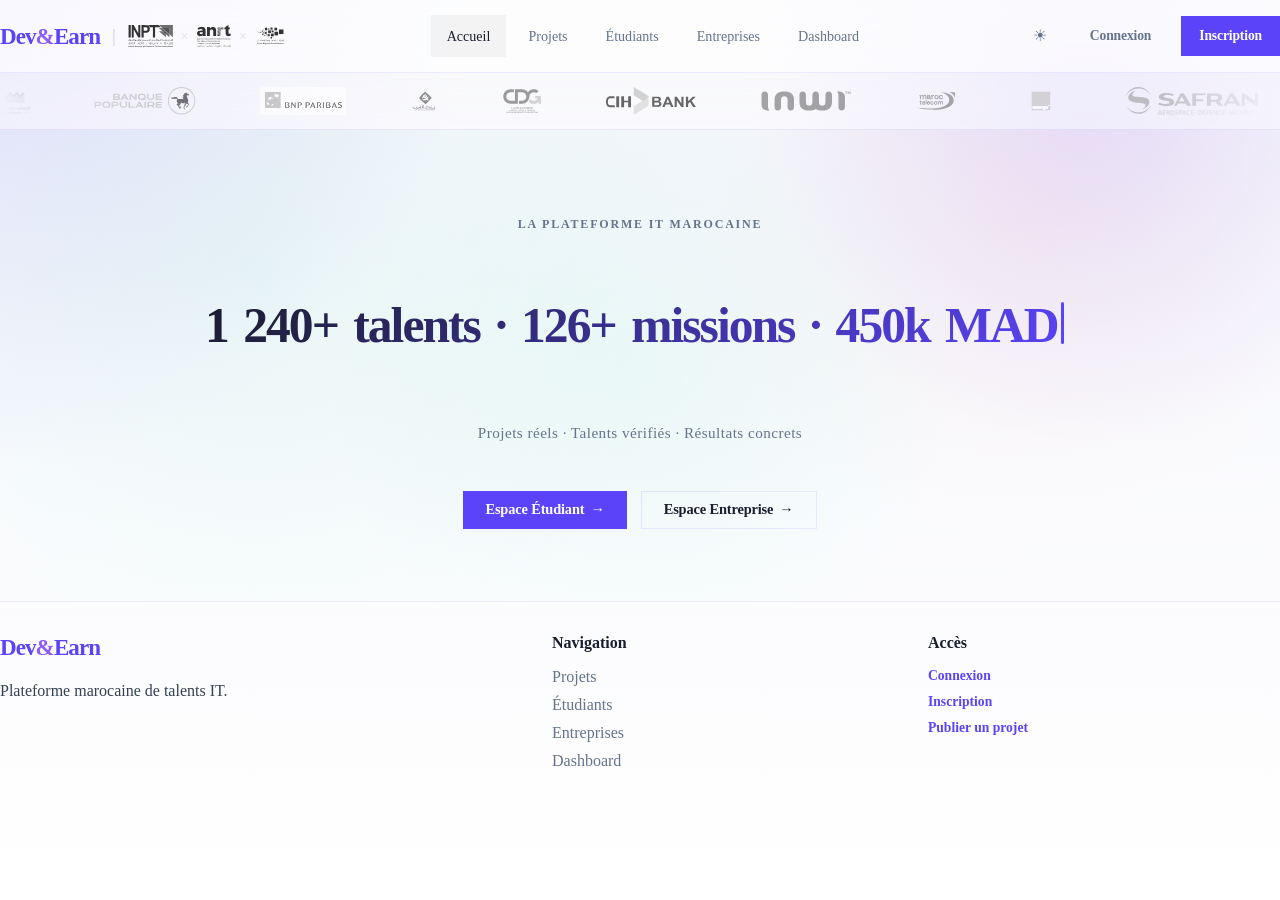
==== commit bd567c10: "Added basic structure and styling for the initial website layout." ====
--- a/index.html
+++ b/index.html
@@ -5,10 +5,24 @@
   <meta charset="UTF-8" />
   <meta name="viewport" content="width=device-width, initial-scale=1.0" />
   <title>DevEarn — Talents IT &amp; projets réels</title>
-  <meta name="description" content="DevEarn connecte les étudiants IT et les entreprises autour de missions réelles et rémunérées." />
+  <meta name="description"
+    content="DevEarn connecte les étudiants IT et les entreprises autour de missions réelles et rémunérées." />
   <link rel="preconnect" href="https://fonts.googleapis.com" />
   <link rel="preconnect" href="https://fonts.gstatic.com" crossorigin />
-  <link href="https://fonts.googleapis.com/css2?family=Inter:wght@300;400;500;600;700;800&display=swap" rel="stylesheet" />
+  <link href="https://fonts.googleapis.com/css2?family=Inter:wght@300;400;500;600;700;800&display=swap"
+    rel="stylesheet" />
+  <style>
+    /* Private Dashboard Mode */
+    body.is-logged-in #projects-section .page-hero,
+    body.is-logged-in #students-section .page-hero {
+      display: none !important;
+    }
+
+    body.is-logged-in #projects-section,
+    body.is-logged-in #students-section {
+      padding-top: 100px;
+    }
+  </style>
   <link rel="stylesheet" href="./css/global.css" />
   <link rel="stylesheet" href="./css/home.css" />
 </head>
@@ -24,13 +38,17 @@
             <span class="brand-dev">Dev</span><span class="brand-amp">&amp;</span><span class="brand-earn">Earn</span>
           </span>
         </a>
-        <span style="color: var(--text-muted); opacity: 0.3; font-weight: 300; font-size: 1.2rem; user-select: none;">|</span>
+        <span
+          style="color: var(--text-muted); opacity: 0.3; font-weight: 300; font-size: 1.2rem; user-select: none;">|</span>
         <div class="header-partner-logos" style="display: flex; align-items: center; gap: 8px;">
           <img src="./assets/images/INPT.svg" alt="INPT" class="header-cri-logo" style="height: 22px;" />
-          <span style="color: var(--text-muted); opacity: 0.2; font-weight: 300; font-size: 0.9rem; user-select: none;">×</span>
+          <span
+            style="color: var(--text-muted); opacity: 0.2; font-weight: 300; font-size: 0.9rem; user-select: none;">×</span>
           <img src="./assets/images/ANRT.svg" alt="ANRT" class="header-cri-logo" style="height: 22px;" />
-          <span style="color: var(--text-muted); opacity: 0.2; font-weight: 300; font-size: 0.9rem; user-select: none;">×</span>
-          <img src="./assets/images/Centre régional d'investissement - Maroc.svg" alt="CRI Maroc" class="header-cri-logo" style="height: 22px;" />
+          <span
+            style="color: var(--text-muted); opacity: 0.2; font-weight: 300; font-size: 0.9rem; user-select: none;">×</span>
+          <img src="./assets/images/Centre régional d'investissement - Maroc.svg" alt="CRI Maroc"
+            class="header-cri-logo" style="height: 22px;" />
         </div>
       </div>
       <nav class="main-nav" aria-label="Navigation principale">
@@ -49,12 +67,10 @@
         <button class="theme-toggle" type="button" aria-label="Basculer le thème">
           <span class="theme-toggle-icon">◐</span>
         </button>
-        <button type="button" class="btn btn-ghost" data-open-modal="login-modal">Connexion</button>
-        <button type="button" class="btn btn-primary" data-open-modal="register-modal">Inscription</button>
-      </div>
-    </div>
-  </header>
-
+        <button type="button" class="btn btn-ghost" id="nav-login-btn" data-open-modal="login-modal">Connexion</button>
+        <button type="button" class="btn btn-primary" id="nav-register-btn" data-open-modal="register-modal">Inscription</button>
+      </div>
+    </div>
   </header>
 
   <main id="main-content">
@@ -67,9 +83,11 @@
           <div class="marquee-track marquee-right">
             <div class="marquee-content">
               <img src="./assets/images/ENTR/Attijariwafa Bank.svg" alt="Attijariwafa Bank" class="partner-logo" />
-              <img src="./assets/images/ENTR/BCP  Banque Populaire du Maroc.svg" alt="Banque Populaire" class="partner-logo" />
+              <img src="./assets/images/ENTR/BCP  Banque Populaire du Maroc.svg" alt="Banque Populaire"
+                class="partner-logo" />
               <img src="./assets/images/ENTR/BNP Paribas.svg" alt="BNP Paribas" class="partner-logo" />
-              <img src="./assets/images/ENTR/Bank al maghrib بنك المغرب.svg" alt="Bank Al Maghrib" class="partner-logo" />
+              <img src="./assets/images/ENTR/Bank al maghrib بنك المغرب.svg" alt="Bank Al Maghrib"
+                class="partner-logo" />
               <img src="./assets/images/ENTR/CDG.svg" alt="CDG" class="partner-logo" />
               <img src="./assets/images/ENTR/CIH Bank.svg" alt="CIH Bank" class="partner-logo" />
               <img src="./assets/images/ENTR/Inwi.svg" alt="Inwi" class="partner-logo" />
@@ -123,7 +141,8 @@
                   </span>
                   <span class="hero-logo-sep">×</span>
                   <span class="hero-inline-logo-wrap hero-inline-logo-wide">
-                    <img src="./assets/images/Centre régional d'investissement - Maroc.svg" alt="CRI Maroc" class="hero-inline-logo" />
+                    <img src="./assets/images/Centre régional d'investissement - Maroc.svg" alt="CRI Maroc"
+                      class="hero-inline-logo" />
                   </span>
                 </div>
               </div>
@@ -149,12 +168,14 @@
       <!-- HERO PROJETS -->
       <section class="page-hero">
         <div class="container page-hero-inner">
-          <p class="page-hero-eyebrow">Missions disponibles</p>
+          <p class="page-hero-eyebrow">Projets disponibles</p>
           <div class="page-typed-box">
-            <h1 id="typed-projects" class="page-typed-slogan" data-typed-phrase="Des missions réelles pour des talents d'exception."></h1>
-          </div>
-          <p class="page-hero-sub">Filtrez par catégorie ou niveau · Postulez en un clic · Commencez à gagner dès maintenant.</p>
-                    
+            <h1 id="typed-projects" class="page-typed-slogan"
+              data-typed-phrase="Des missions réelles pour des talents d'exception."></h1>
+          </div>
+          <p class="page-hero-sub">Filtrez par catégorie ou niveau · Postulez en un clic · Commencez à gagner dès
+            maintenant.</p>
+
           <!-- Action Buttons -->
           <div class="hero-actions">
             <button type="button" class="btn-hero" data-open-modal="post-project-modal">
@@ -165,7 +186,7 @@
               Découvrir les projets disponibles
             </button>
           </div>
-          
+
           <div class="kpi-strip-grid" style="width: 100%; margin-top: 12px;">
             <div class="kpi-strip-card">
               <strong class="kpi-strip-val count-up" data-target="126" data-suffix="+">0</strong>
@@ -222,197 +243,7 @@
       <section class="trending-projects" style="padding-bottom: 80px;">
         <div class="container">
           <div class="projects-grid" id="projects-grid">
-            
-            <article class="project-card glass-card" data-category="data" data-level="advanced">
-              <div class="project-top">
-                <div class="project-company-info">
-                  <img src="./assets/images/ENTR/Attijariwafa Bank.svg" alt="Attijariwafa Bank" class="project-company-logo" />
-                  <span class="project-company-name">Attijariwafa Bank</span>
-                </div>
-                <span class="project-rating">4.9 ★</span>
-              </div>
-              <h3>Pipeline de scoring crédit &amp; ML</h3>
-              <p>Conception d'un modèle d'évaluation de risque de défaut avec pipeline d'intégration de données et rapport KPI interactif.</p>
-              <div class="project-meta">
-                <span>Data / IA</span><span>·</span><span>Avancé</span>
-              </div>
-              <div class="project-footer">
-                <span class="project-budget">25k - 40k MAD</span>
-                <button type="button" class="btn btn-outline btn-sm" data-open-modal="login-modal">Postuler</button>
-              </div>
-            </article>
-
-            <article class="project-card glass-card" data-category="design" data-level="intermediate">
-              <div class="project-top">
-                <div class="project-company-info">
-                  <img src="./assets/images/ENTR/Orange.svg" alt="Orange" class="project-company-logo" />
-                  <span class="project-company-name">Orange Maroc</span>
-                </div>
-                <span class="project-rating">4.8 ★</span>
-              </div>
-              <h3>Refonte UX/UI application MyOrange</h3>
-              <p>Modernisation des parcours utilisateurs, création d'un design system complet sous Figma et prototypes interactifs de haute fidélité.</p>
-              <div class="project-meta">
-                <span>Design UI/UX</span><span>·</span><span>Intermédiaire</span>
-              </div>
-              <div class="project-footer">
-                <span class="project-budget">15k - 20k MAD</span>
-                <button type="button" class="btn btn-outline btn-sm" data-open-modal="login-modal">Postuler</button>
-              </div>
-            </article>
-
-            <article class="project-card glass-card" data-category="cyber" data-level="advanced">
-              <div class="project-top">
-                <div class="project-company-info">
-                  <img src="./assets/images/ENTR/CIH Bank.svg" alt="CIH Bank" class="project-company-logo" />
-                  <span class="project-company-name">CIH Bank</span>
-                </div>
-                <span class="project-rating">4.9 ★</span>
-              </div>
-              <h3>Audit de sécurité &amp; Pentesting web</h3>
-              <p>Audit approfondi des vulnérabilités OWASP sur notre nouveau portail de paiement et rédaction d'un plan de remédiation complet.</p>
-              <div class="project-meta">
-                <span>Cybersécurité</span><span>·</span><span>Avancé</span>
-              </div>
-              <div class="project-footer">
-                <span class="project-budget">30k - 50k MAD</span>
-                <button type="button" class="btn btn-outline btn-sm" data-open-modal="login-modal">Postuler</button>
-              </div>
-            </article>
-
-            <article class="project-card glass-card" data-category="web" data-level="intermediate">
-              <div class="project-top">
-                <div class="project-company-info">
-                  <img src="./assets/images/ENTR/BCP  Banque Populaire du Maroc.svg" alt="Banque Populaire" class="project-company-logo" />
-                  <span class="project-company-name">Banque Populaire</span>
-                </div>
-                <span class="project-rating">4.7 ★</span>
-              </div>
-              <h3>Portail Web de Microfinance</h3>
-              <p>Développement en React/Node.js d'un portail web dynamique permettant la gestion et le suivi des demandes de micro-crédits.</p>
-              <div class="project-meta">
-                <span>Développement Web</span><span>·</span><span>Intermédiaire</span>
-              </div>
-              <div class="project-footer">
-                <span class="project-budget">18k - 25k MAD</span>
-                <button type="button" class="btn btn-outline btn-sm" data-open-modal="login-modal">Postuler</button>
-              </div>
-            </article>
-
-            <article class="project-card glass-card" data-category="data" data-level="intermediate">
-              <div class="project-top">
-                <div class="project-company-info">
-                  <img src="./assets/images/ENTR/CDG.svg" alt="CDG" class="project-company-logo" />
-                  <span class="project-company-name">CDG Maroc</span>
-                </div>
-                <span class="project-rating">4.8 ★</span>
-              </div>
-              <h3>Dashboard de suivi des investissements</h3>
-              <p>Création d'un tableau de bord décisionnel PowerBI connecté à un entrepôt de données SQL pour le suivi des fonds durables.</p>
-              <div class="project-meta">
-                <span>Data / IA</span><span>·</span><span>Intermédiaire</span>
-              </div>
-              <div class="project-footer">
-                <span class="project-budget">12k - 18k MAD</span>
-                <button type="button" class="btn btn-outline btn-sm" data-open-modal="login-modal">Postuler</button>
-              </div>
-            </article>
-
-            <article class="project-card glass-card" data-category="web" data-level="junior">
-              <div class="project-top">
-                <div class="project-company-info">
-                  <img src="./assets/images/ENTR/Maroc Telecom Logo (2025).svg" alt="Maroc Telecom" class="project-company-logo" />
-                  <span class="project-company-name">Maroc Telecom</span>
-                </div>
-                <span class="project-rating">4.5 ★</span>
-              </div>
-              <h3>Portail d'abonnement Fibre Optique</h3>
-              <p>Intégration d'un mini-site dynamique d'inscription et de vérification d'éligibilité géographique à la fibre avec carte interactive.</p>
-              <div class="project-meta">
-                <span>Développement Web</span><span>·</span><span>Junior</span>
-              </div>
-              <div class="project-footer">
-                <span class="project-budget">8k - 12k MAD</span>
-                <button type="button" class="btn btn-outline btn-sm" data-open-modal="login-modal">Postuler</button>
-              </div>
-            </article>
-
-            <article class="project-card glass-card" data-category="data" data-level="advanced">
-              <div class="project-top">
-                <div class="project-company-info">
-                  <img src="./assets/images/ENTR/Safran.svg" alt="Safran" class="project-company-logo" />
-                  <span class="project-company-name">Safran Maroc</span>
-                </div>
-                <span class="project-rating">4.9 ★</span>
-              </div>
-              <h3>Optimisation de maintenance prédictive</h3>
-              <p>Mise en place d'un modèle d'apprentissage supervisé pour prédire l'usure de pièces moteur à partir de données de capteurs IoT.</p>
-              <div class="project-meta">
-                <span>Data / IA</span><span>·</span><span>Avancé</span>
-              </div>
-              <div class="project-footer">
-                <span class="project-budget">35k - 50k MAD</span>
-                <button type="button" class="btn btn-outline btn-sm" data-open-modal="login-modal">Postuler</button>
-              </div>
-            </article>
-
-            <article class="project-card glass-card" data-category="automation" data-level="junior">
-              <div class="project-top">
-                <div class="project-company-info">
-                  <img src="./assets/images/ENTR/TGCC.svg" alt="TGCC" class="project-company-logo" />
-                  <span class="project-company-name">TGCC</span>
-                </div>
-                <span class="project-rating">4.6 ★</span>
-              </div>
-              <h3>Automatisation de rapports de chantier</h3>
-              <p>Script d'extraction automatique d'images et données de formulaire terrain vers un modèle de rapport PDF consolidé envoyé par mail.</p>
-              <div class="project-meta">
-                <span>Automatisation</span><span>·</span><span>Junior</span>
-              </div>
-              <div class="project-footer">
-                <span class="project-budget">6k - 10k MAD</span>
-                <button type="button" class="btn btn-outline btn-sm" data-open-modal="login-modal">Postuler</button>
-              </div>
-            </article>
-
-            <article class="project-card glass-card" data-category="web" data-level="junior">
-              <div class="project-top">
-                <div class="project-company-info">
-                  <img src="./assets/images/ENTR/Dsys Maroc.svg" alt="Dsys Maroc" class="project-company-logo" />
-                  <span class="project-company-name">Dsys Maroc</span>
-                </div>
-                <span class="project-rating">4.6 ★</span>
-              </div>
-              <h3>Mini-site d'événements IT marocains</h3>
-              <p>Développement d'une single page application vitrine avec formulaire d'inscription et intégration du planning des conférences.</p>
-              <div class="project-meta">
-                <span>Développement Web</span><span>·</span><span>Junior</span>
-              </div>
-              <div class="project-footer">
-                <span class="project-budget">5k - 8k MAD</span>
-                <button type="button" class="btn btn-outline btn-sm" data-open-modal="login-modal">Postuler</button>
-              </div>
-            </article>
-
-            <article class="project-card glass-card" data-category="cyber" data-level="advanced">
-              <div class="project-top">
-                <div class="project-company-info">
-                  <img src="./assets/images/ENTR/bank of africa logo.svg" alt="Bank Of Africa" class="project-company-logo" />
-                  <span class="project-company-name">Bank Of Africa</span>
-                </div>
-                <span class="project-rating">4.8 ★</span>
-              </div>
-              <h3>Mise en conformité sécurité API bancaires</h3>
-              <p>Audit d'architecture, analyse des entêtes HTTP et renforcement de l'authentification OAuth2 sur l'ensemble de nos endpoints.</p>
-              <div class="project-meta">
-                <span>Cybersécurité</span><span>·</span><span>Avancé</span>
-              </div>
-              <div class="project-footer">
-                <span class="project-budget">30k - 45k MAD</span>
-                <button type="button" class="btn btn-outline btn-sm" data-open-modal="login-modal">Postuler</button>
-              </div>
-            </article>
-
+            <div style="grid-column: 1/-1; text-align:center; padding: 40px; color: var(--text-muted);">Chargement des missions...</div>
           </div>
         </div>
       </section>
@@ -425,13 +256,14 @@
         <div class="container page-hero-inner">
           <p class="page-hero-eyebrow">Espace Talents</p>
           <div class="page-typed-box">
-            <h1 id="typed-students" class="page-typed-slogan" data-typed-phrase="Votre talent mérite d'être reconnu."></h1>
+            <h1 id="typed-students" class="page-typed-slogan" data-typed-phrase="Votre talent mérite d'être reconnu.">
+            </h1>
           </div>
           <p class="page-hero-sub">Découvrez les profils d'étudiants IT les plus performants, notés et recommandés.</p>
-          
+
           <!-- Action Buttons -->
           <div class="hero-actions">
-            <button type="button" class="btn-hero" data-open-modal="register-modal">
+            <button type="button" class="btn-hero" data-open-modal="register-modal" data-preselect-role="Étudiant">
               S'inscrire en tant qu'étudiant
               <span class="btn-hero-arrow">→</span>
             </button>
@@ -488,7 +320,7 @@
                     <th style="text-align: right;">Score d'XP</th>
                   </tr>
                 </thead>
-                <tbody>
+                <tbody id="students-ranking-tbody">
                   <tr>
                     <td style="font-weight: 700; color: var(--primary);">#1</td>
                     <td>
@@ -586,13 +418,16 @@
         <div class="container page-hero-inner">
           <p class="page-hero-eyebrow">Partenaires Tech</p>
           <div class="page-typed-box">
-            <h1 id="typed-clients" class="page-typed-slogan" data-typed-phrase="Les entreprises qui font confiance à nos talents."></h1>
-          </div>
-          <p class="page-hero-sub">Découvrez les entreprises leaders classées par volume de projets et étudiants engagés.</p>
-          
+            <h1 id="typed-clients" class="page-typed-slogan"
+              data-typed-phrase="Les entreprises qui font confiance à nos talents."></h1>
+          </div>
+          <p class="page-hero-sub">Découvrez les entreprises leaders classées par volume de projets et étudiants
+            engagés.</p>
+
           <!-- Action Buttons -->
           <div class="hero-actions">
-            <button type="button" class="btn-hero" data-open-modal="register-modal">
+            <button type="button" class="btn-hero" data-open-modal="register-modal"
+              data-preselect-role="Client / Entreprise">
               S'inscrire en tant qu'entreprise
               <span class="btn-hero-arrow">→</span>
             </button>
@@ -668,7 +503,8 @@
                     <td style="font-weight: 700; color: var(--primary);">#2</td>
                     <td>
                       <div class="student-row-info">
-                        <img src="./assets/images/ENTR/Attijariwafa Bank.svg" alt="Attijariwafa" style="height: 22px; width: auto;" />
+                        <img src="./assets/images/ENTR/Attijariwafa Bank.svg" alt="Attijariwafa"
+                          style="height: 22px; width: auto;" />
                         <span class="student-row-name">Attijariwafa Bank</span>
                       </div>
                     </td>
@@ -735,9 +571,11 @@
         <div class="container page-hero-inner">
           <p class="page-hero-eyebrow">Analytics Cockpit</p>
           <div class="page-typed-box">
-            <h1 id="typed-dashboard" class="page-typed-slogan" data-typed-phrase="Suivez la croissance et l'impact en temps réel."></h1>
-          </div>
-          <p class="page-hero-sub">Données en direct concernant l'activité globale, les étudiants et les entreprises partenaires.</p>
+            <h1 id="typed-dashboard" class="page-typed-slogan"
+              data-typed-phrase="Suivez la croissance et l'impact en temps réel."></h1>
+          </div>
+          <p class="page-hero-sub">Données en direct concernant l'activité globale, les étudiants et les entreprises
+            partenaires.</p>
         </div>
       </section>
 
@@ -772,9 +610,10 @@
       <!-- GRAPHIQUES -->
       <section class="dashboard-main" style="padding-bottom: 80px;">
         <div class="container dashboard-main-grid">
-          
+
           <div class="dashboard-left">
-            <div class="dashboard-card glass-card" style="padding: clamp(20px, 4vw, 32px); border-radius: var(--radius-xl);">
+            <div class="dashboard-card glass-card"
+              style="padding: clamp(20px, 4vw, 32px); border-radius: var(--radius-xl);">
               <div class="card-head" style="margin-bottom: 24px;">
                 <div>
                   <span class="section-chip">Activité</span>
@@ -782,37 +621,40 @@
                 </div>
                 <div class="dashboard-live">Mise à jour live</div>
               </div>
-              
+
               <!-- SVG Line Chart -->
               <div class="svg-chart-container" style="position: relative; height: 280px; width: 100%;">
-                <svg viewBox="0 0 500 240" class="premium-chart-svg" style="width: 100%; height: 100%; overflow: visible;">
+                <svg viewBox="0 0 500 240" class="premium-chart-svg"
+                  style="width: 100%; height: 100%; overflow: visible;">
                   <defs>
                     <linearGradient id="chartGlow" x1="0" y1="0" x2="0" y2="1">
-                      <stop offset="0%" stop-color="var(--primary)" stop-opacity="0.25"/>
-                      <stop offset="100%" stop-color="var(--primary)" stop-opacity="0.00"/>
+                      <stop offset="0%" stop-color="var(--primary)" stop-opacity="0.25" />
+                      <stop offset="100%" stop-color="var(--primary)" stop-opacity="0.00" />
                     </linearGradient>
                     <linearGradient id="blueGlow" x1="0" y1="0" x2="0" y2="1">
-                      <stop offset="0%" stop-color="#4dabf7" stop-opacity="0.20"/>
-                      <stop offset="100%" stop-color="#4dabf7" stop-opacity="0.00"/>
+                      <stop offset="0%" stop-color="#4dabf7" stop-opacity="0.20" />
+                      <stop offset="100%" stop-color="#4dabf7" stop-opacity="0.00" />
                     </linearGradient>
                   </defs>
-                  
+
                   <!-- Y-Axis Grid Lines -->
                   <line x1="40" y1="30" x2="480" y2="30" stroke="var(--border)" stroke-dasharray="4 4" />
                   <line x1="40" y1="80" x2="480" y2="80" stroke="var(--border)" stroke-dasharray="4 4" />
                   <line x1="40" y1="130" x2="480" y2="130" stroke="var(--border)" stroke-dasharray="4 4" />
                   <line x1="40" y1="180" x2="480" y2="180" stroke="var(--border)" stroke-dasharray="4 4" />
-                  
+
                   <!-- Fill Area (Gradient) -->
                   <path d="M 40 180 Q 140 140 200 120 T 360 80 T 480 40 L 480 180 Z" fill="url(#chartGlow)" />
                   <path d="M 40 180 Q 140 160 200 150 T 360 110 T 480 80 L 480 180 Z" fill="url(#blueGlow)" />
-                  
+
                   <!-- Primary Line (Projects) -->
-                  <path d="M 40 180 Q 140 140 200 120 T 360 80 T 480 40" fill="none" stroke="var(--primary)" stroke-width="3" stroke-linecap="round" />
-                  
+                  <path d="M 40 180 Q 140 140 200 120 T 360 80 T 480 40" fill="none" stroke="var(--primary)"
+                    stroke-width="3" stroke-linecap="round" />
+
                   <!-- Secondary Line (Students) -->
-                  <path d="M 40 180 Q 140 160 200 150 T 360 110 T 480 80" fill="none" stroke="#4dabf7" stroke-width="2.5" stroke-dasharray="5 5" stroke-linecap="round" />
-                  
+                  <path d="M 40 180 Q 140 160 200 150 T 360 110 T 480 80" fill="none" stroke="#4dabf7"
+                    stroke-width="2.5" stroke-dasharray="5 5" stroke-linecap="round" />
+
                   <!-- Data Dots (Projects) -->
                   <circle cx="40" cy="180" r="4.5" fill="#030305" stroke="var(--primary)" stroke-width="2.5" />
                   <circle cx="150" cy="138" r="4.5" fill="#030305" stroke="var(--primary)" stroke-width="2.5" />
@@ -821,62 +663,85 @@
                   <circle cx="480" cy="40" r="4.5" fill="#030305" stroke="var(--primary)" stroke-width="2.5" />
 
                   <!-- Labels -->
-                  <text x="40" y="205" fill="var(--text-muted)" font-size="10" font-weight="600" text-anchor="middle" font-family="var(--font-body)">Jan</text>
-                  <text x="150" y="205" fill="var(--text-muted)" font-size="10" font-weight="600" text-anchor="middle" font-family="var(--font-body)">Fév</text>
-                  <text x="260" y="205" fill="var(--text-muted)" font-size="10" font-weight="600" text-anchor="middle" font-family="var(--font-body)">Mar</text>
-                  <text x="370" y="205" fill="var(--text-muted)" font-size="10" font-weight="600" text-anchor="middle" font-family="var(--font-body)">Avr</text>
-                  <text x="480" y="205" fill="var(--text-muted)" font-size="10" font-weight="600" text-anchor="middle" font-family="var(--font-body)">Mai</text>
+                  <text x="40" y="205" fill="var(--text-muted)" font-size="10" font-weight="600" text-anchor="middle"
+                    font-family="var(--font-body)">Jan</text>
+                  <text x="150" y="205" fill="var(--text-muted)" font-size="10" font-weight="600" text-anchor="middle"
+                    font-family="var(--font-body)">Fév</text>
+                  <text x="260" y="205" fill="var(--text-muted)" font-size="10" font-weight="600" text-anchor="middle"
+                    font-family="var(--font-body)">Mar</text>
+                  <text x="370" y="205" fill="var(--text-muted)" font-size="10" font-weight="600" text-anchor="middle"
+                    font-family="var(--font-body)">Avr</text>
+                  <text x="480" y="205" fill="var(--text-muted)" font-size="10" font-weight="600" text-anchor="middle"
+                    font-family="var(--font-body)">Mai</text>
 
                   <!-- Y labels -->
-                  <text x="30" y="183" fill="var(--text-muted)" font-size="9" font-weight="600" text-anchor="end" font-family="var(--font-body)">0</text>
-                  <text x="30" y="133" fill="var(--text-muted)" font-size="9" font-weight="600" text-anchor="end" font-family="var(--font-body)">40</text>
-                  <text x="30" y="83" fill="var(--text-muted)" font-size="9" font-weight="600" text-anchor="end" font-family="var(--font-body)">80</text>
-                  <text x="30" y="33" fill="var(--text-muted)" font-size="9" font-weight="600" text-anchor="end" font-family="var(--font-body)">120</text>
+                  <text x="30" y="183" fill="var(--text-muted)" font-size="9" font-weight="600" text-anchor="end"
+                    font-family="var(--font-body)">0</text>
+                  <text x="30" y="133" fill="var(--text-muted)" font-size="9" font-weight="600" text-anchor="end"
+                    font-family="var(--font-body)">40</text>
+                  <text x="30" y="83" fill="var(--text-muted)" font-size="9" font-weight="600" text-anchor="end"
+                    font-family="var(--font-body)">80</text>
+                  <text x="30" y="33" fill="var(--text-muted)" font-size="9" font-weight="600" text-anchor="end"
+                    font-family="var(--font-body)">120</text>
                 </svg>
               </div>
-              <div class="chart-custom-legend" style="display: flex; gap: 20px; justify-content: center; margin-top: 16px;">
-                <span style="display: inline-flex; align-items: center; gap: 8px; font-size: 0.85rem; color: var(--text-soft); font-weight: 600;">
-                  <span style="width: 12px; height: 3px; background: var(--primary); display: inline-block; border-radius: 2px;"></span>
+              <div class="chart-custom-legend"
+                style="display: flex; gap: 20px; justify-content: center; margin-top: 16px;">
+                <span
+                  style="display: inline-flex; align-items: center; gap: 8px; font-size: 0.85rem; color: var(--text-soft); font-weight: 600;">
+                  <span
+                    style="width: 12px; height: 3px; background: var(--primary); display: inline-block; border-radius: 2px;"></span>
                   Projets publiés
                 </span>
-                <span style="display: inline-flex; align-items: center; gap: 8px; font-size: 0.85rem; color: var(--text-soft); font-weight: 600;">
-                  <span style="width: 12px; height: 3px; background: #4dabf7; display: inline-block; border-radius: 2px; border-top: 1px dashed #fff;"></span>
+                <span
+                  style="display: inline-flex; align-items: center; gap: 8px; font-size: 0.85rem; color: var(--text-soft); font-weight: 600;">
+                  <span
+                    style="width: 12px; height: 3px; background: #4dabf7; display: inline-block; border-radius: 2px; border-top: 1px dashed #fff;"></span>
                   Étudiants actifs
                 </span>
               </div>
             </div>
 
-            <div class="dashboard-card glass-card" style="padding: clamp(20px, 4vw, 32px); border-radius: var(--radius-xl);">
+            <div class="dashboard-card glass-card"
+              style="padding: clamp(20px, 4vw, 32px); border-radius: var(--radius-xl);">
               <div class="card-head" style="margin-bottom: 24px;">
                 <div>
                   <span class="section-chip">Domaines</span>
                   <h2>Répartition Thématique des Projets</h2>
                 </div>
               </div>
-              
-              <div class="donut-chart-layout" style="display: flex; flex-wrap: wrap; gap: 32px; align-items: center; justify-content: center;">
+
+              <div class="donut-chart-layout"
+                style="display: flex; flex-wrap: wrap; gap: 32px; align-items: center; justify-content: center;">
                 <!-- SVG Donut -->
                 <div style="flex-shrink: 0; display: flex; justify-content: center; width: 160px; height: 160px;">
                   <svg viewBox="0 0 200 200" class="premium-donut-svg" style="width: 100%; height: 100%;">
                     <circle cx="100" cy="100" r="70" fill="none" stroke="var(--border)" stroke-width="18" />
                     <!-- Web (40% - 175.9 length) -->
-                    <circle cx="100" cy="100" r="70" fill="none" stroke="var(--primary)" stroke-width="18" 
-                            stroke-dasharray="175.9 439.8" stroke-dashoffset="0" transform="rotate(-90 100 100)" stroke-linecap="round" />
+                    <circle cx="100" cy="100" r="70" fill="none" stroke="var(--primary)" stroke-width="18"
+                      stroke-dasharray="175.9 439.8" stroke-dashoffset="0" transform="rotate(-90 100 100)"
+                      stroke-linecap="round" />
                     <!-- Data/IA (30% - 131.9 length) -->
-                    <circle cx="100" cy="100" r="70" fill="none" stroke="#ff922b" stroke-width="18" 
-                            stroke-dasharray="131.9 439.8" stroke-dashoffset="-175.9" transform="rotate(-90 100 100)" stroke-linecap="round" />
+                    <circle cx="100" cy="100" r="70" fill="none" stroke="#ff922b" stroke-width="18"
+                      stroke-dasharray="131.9 439.8" stroke-dashoffset="-175.9" transform="rotate(-90 100 100)"
+                      stroke-linecap="round" />
                     <!-- Design UI/UX (15% - 66 length) -->
-                    <circle cx="100" cy="100" r="70" fill="none" stroke="#4dabf7" stroke-width="18" 
-                            stroke-dasharray="66.0 439.8" stroke-dashoffset="-307.8" transform="rotate(-90 100 100)" stroke-linecap="round" />
+                    <circle cx="100" cy="100" r="70" fill="none" stroke="#4dabf7" stroke-width="18"
+                      stroke-dasharray="66.0 439.8" stroke-dashoffset="-307.8" transform="rotate(-90 100 100)"
+                      stroke-linecap="round" />
                     <!-- Cybersécurité (10% - 44 length) -->
-                    <circle cx="100" cy="100" r="70" fill="none" stroke="#ff4b6b" stroke-width="18" 
-                            stroke-dasharray="44.0 439.8" stroke-dashoffset="-373.8" transform="rotate(-90 100 100)" stroke-linecap="round" />
+                    <circle cx="100" cy="100" r="70" fill="none" stroke="#ff4b6b" stroke-width="18"
+                      stroke-dasharray="44.0 439.8" stroke-dashoffset="-373.8" transform="rotate(-90 100 100)"
+                      stroke-linecap="round" />
                     <!-- Automatisation (5% - 22 length) -->
-                    <circle cx="100" cy="100" r="70" fill="none" stroke="#9c36b5" stroke-width="18" 
-                            stroke-dasharray="22.0 439.8" stroke-dashoffset="-417.8" transform="rotate(-90 100 100)" stroke-linecap="round" />
-                    
-                    <text x="100" y="96" text-anchor="middle" dominant-baseline="middle" fill="var(--text)" font-size="20" font-weight="800" font-family="var(--font-body)">126</text>
-                    <text x="100" y="116" text-anchor="middle" dominant-baseline="middle" fill="var(--text-muted)" font-size="9" font-weight="700" letter-spacing="1" font-family="var(--font-body)">PROJETS</text>
+                    <circle cx="100" cy="100" r="70" fill="none" stroke="#9c36b5" stroke-width="18"
+                      stroke-dasharray="22.0 439.8" stroke-dashoffset="-417.8" transform="rotate(-90 100 100)"
+                      stroke-linecap="round" />
+
+                    <text x="100" y="96" text-anchor="middle" dominant-baseline="middle" fill="var(--text)"
+                      font-size="20" font-weight="800" font-family="var(--font-body)">126</text>
+                    <text x="100" y="116" text-anchor="middle" dominant-baseline="middle" fill="var(--text-muted)"
+                      font-size="9" font-weight="700" letter-spacing="1" font-family="var(--font-body)">PROJETS</text>
                   </svg>
                 </div>
                 <!-- Legend -->
@@ -914,15 +779,16 @@
           </div>
 
           <aside class="dashboard-right">
-            
-            <div class="dashboard-card glass-card" style="padding: clamp(20px, 4vw, 32px); border-radius: var(--radius-xl);">
+
+            <div class="dashboard-card glass-card"
+              style="padding: clamp(20px, 4vw, 32px); border-radius: var(--radius-xl);">
               <div class="card-head" style="margin-bottom: 24px;">
                 <div>
                   <span class="section-chip">Matching</span>
                   <h2>Indicateurs de Performance</h2>
                 </div>
               </div>
-              
+
               <div class="progress-block">
                 <div class="progress-meta"><span>Vitesse de contractualisation</span><span>92%</span></div>
                 <div class="progress-bar"><span style="width: 92%"></span></div>
@@ -937,20 +803,23 @@
               </div>
             </div>
 
-            <div class="dashboard-card glass-card" style="padding: clamp(20px, 4vw, 32px); border-radius: var(--radius-xl);">
+            <div class="dashboard-card glass-card"
+              style="padding: clamp(20px, 4vw, 32px); border-radius: var(--radius-xl);">
               <div class="card-head" style="margin-bottom: 24px;">
                 <div>
                   <span class="section-chip">Volume financier</span>
                   <h2>Financements Distribués</h2>
                 </div>
               </div>
-              
+
               <div class="finance-status" style="text-align: center; padding: 12px 0;">
                 <div style="font-size: 2.2rem; font-weight: 800; color: var(--primary);">450,000 MAD</div>
-                <div style="font-size: 0.85rem; color: var(--text-muted); font-weight: 600; margin-top: 4px;">Volume de transactions du mois courant</div>
-              </div>
-              
-              <div style="border-top: 1px solid var(--border); padding-top: 16px; margin-top: 16px; display: flex; justify-content: space-between; font-size: 0.88rem;">
+                <div style="font-size: 0.85rem; color: var(--text-muted); font-weight: 600; margin-top: 4px;">Volume de
+                  transactions du mois courant</div>
+              </div>
+
+              <div
+                style="border-top: 1px solid var(--border); padding-top: 16px; margin-top: 16px; display: flex; justify-content: space-between; font-size: 0.88rem;">
                 <span style="color: var(--text-muted); font-weight: 500;">Commission moyenne</span>
                 <span style="color: var(--text); font-weight: 700;">10%</span>
               </div>
@@ -962,6 +831,318 @@
 
           </aside>
 
+        </div>
+      </section>
+    </div>
+
+    <!-- 6. CLIENT DASHBOARD SECTION (Re-vamped) -->
+    <div id="client-hub-section" class="app-section">
+      <section class="page-hero">
+        <div class="container page-hero-inner">
+          <p class="page-hero-eyebrow">Espace Entreprise</p>
+          <div class="page-typed-box">
+            <h1 class="page-typed-slogan" style="display: block;" id="client-welcome-msg">Bienvenue sur votre espace,
+              [Client]</h1>
+          </div>
+          <p class="page-hero-sub">Gérez vos projets en cours, recrutez des talents vérifiés et suivez vos budgets.</p>
+        </div>
+      </section>
+
+      <section class="analytics-kpis" style="padding-bottom: 24px;">
+        <div class="container">
+          <div class="analytics-kpi-grid">
+            <article class="analytics-kpi-card glass-card">
+              <span class="kpi-label">Projets Actifs</span>
+              <strong class="kpi-value count-up" id="client-kpi-active" data-target="0">0</strong>
+            </article>
+            <article class="analytics-kpi-card glass-card">
+              <span class="kpi-label">Candidatures Reçues</span>
+              <strong class="kpi-value count-up" id="client-kpi-apps" data-target="0">0</strong>
+              <small class="kpi-trend positive" style="display:none;" id="client-kpi-apps-trend">+x nouvelles</small>
+            </article>
+            <article class="analytics-kpi-card glass-card">
+              <span class="kpi-label">Budget Alloué</span>
+              <strong class="kpi-value count-up" id="client-kpi-budget" data-target="0" data-suffix=" MAD">0
+                MAD</strong>
+            </article>
+            <article class="analytics-kpi-card glass-card">
+              <span class="kpi-label">Projets Terminés</span>
+              <strong class="kpi-value count-up" id="client-kpi-completed" data-target="0">0</strong>
+            </article>
+          </div>
+        </div>
+      </section>
+
+      <section class="dashboard-main" style="padding-bottom: 80px;">
+        <div class="container">
+          <div class="dashboard-card glass-card"
+            style="padding: clamp(20px, 4vw, 32px); border-radius: var(--radius-xl);">
+            <div class="card-head"
+              style="margin-bottom: 24px; display: flex; justify-content: space-between; align-items: center;">
+              <div>
+                <span class="section-chip">Vos Projets</span>
+                <h2>Gérez vos offres et candidatures</h2>
+              </div>
+              <button class="btn-hero" data-open-modal="post-project-modal">Publier un projet <span
+                  class="btn-hero-arrow">→</span></button>
+            </div>
+
+            <div style="overflow-x: auto;">
+              <table class="premium-table">
+                <thead>
+                  <tr>
+                    <th>Projet</th>
+                    <th>Catégorie</th>
+                    <th>Budget</th>
+                    <th>Date</th>
+                    <th>Statut</th>
+                    <th>Action</th>
+                  </tr>
+                </thead>
+                <tbody id="client-projects-table-body">
+                  <!-- Dynamically populated -->
+                </tbody>
+              </table>
+              <div id="client-projects-empty"
+                style="text-align: center; padding: 40px 0; color: var(--text-muted); display: none;">
+                Vous n'avez pas encore publié de projets.
+              </div>
+            </div>
+          </div>
+        </div>
+      </section>
+    </div>
+
+    <!-- 7. STUDENT HUB SECTION -->
+    <div id="student-hub-section" class="app-section">
+      <section class="page-hero">
+        <div class="container page-hero-inner">
+          <p class="page-hero-eyebrow">Mon Hub Talent</p>
+          <div class="page-typed-box">
+            <h1 class="page-typed-slogan" style="display: block;" id="student-welcome-msg">Bonjour, [Etudiant]</h1>
+          </div>
+          <p class="page-hero-sub">Prêt(e) à décrocher votre prochaine mission ? Voici les opportunités qui matchent
+            avec votre profil.</p>
+
+          <div class="hero-actions">
+            <button type="button" class="btn-hero" data-nav-to="my-applications">
+              Mes Candidatures
+            </button>
+            <button type="button" class="btn-hero btn-hero-outline" data-nav-to="projects">
+              Voir toutes les missions
+              <span class="btn-hero-arrow">→</span>
+            </button>
+          </div>
+        </div>
+      </section>
+
+      <section class="analytics-kpis" style="padding-bottom: 24px;">
+        <div class="container">
+          <div class="analytics-kpi-grid">
+            <article class="analytics-kpi-card glass-card">
+              <span class="kpi-label">Projets postulés</span>
+              <strong class="kpi-value" id="student-kpi-applied">0</strong>
+            </article>
+            <article class="analytics-kpi-card glass-card">
+              <span class="kpi-label">Missions actives</span>
+              <strong class="kpi-value" id="student-kpi-active">0</strong>
+            </article>
+            <article class="analytics-kpi-card glass-card"
+              style="border-image: linear-gradient(135deg, var(--primary) 0%, transparent 100%) 1;">
+              <span class="kpi-label">Score d'Expérience (XP)</span>
+              <strong class="kpi-value" style="color: var(--primary);" id="student-kpi-xp">150 XP</strong>
+              <div class="progress-block" style="margin-top: 10px;">
+                <div class="progress-bar" style="height: 4px;"><span style="width: 15%"></span></div>
+              </div>
+            </article>
+          </div>
+        </div>
+      </section>
+
+      <!-- PROFIL CARD + MESSAGERIE HUB -->
+      <section class="dashboard-main" style="padding-bottom: 80px;">
+        <div class="container" style="display: grid; grid-template-columns: 1fr 1fr; gap: 24px; align-items: start;">
+          <!-- Profile Card -->
+          <div class="dashboard-card glass-card" id="student-profile-card"
+            style="padding: clamp(20px, 4vw, 32px); border-radius: var(--radius-xl);">
+            <!-- populated by student-hub.js -->
+          </div>
+          <!-- Messagerie Card -->
+          <div class="dashboard-card glass-card"
+            style="padding: clamp(20px, 4vw, 32px); border-radius: var(--radius-xl);">
+            <div class="card-head" style="margin-bottom: 20px; display: flex; justify-content: space-between; align-items: center;">
+              <div>
+                <span class="section-chip" style="display: inline-flex; align-items: center; gap: 6px;">
+                  <img src="./assets/icons/messages-2-svgrepo-com.svg" style="height: 14px; width: 14px; filter: invert(1);" alt="" />
+                  Messagerie
+                </span>
+                <h2 style="margin-top: 8px;">Mes Conversations</h2>
+              </div>
+              <span id="student-msg-badge" style="display:none; background:var(--danger); color:#fff; border-radius:50%; width:22px; height:22px; font-size:0.75rem; display:flex; align-items:center; justify-content:center; font-weight:800;">!</span>
+            </div>
+            <div id="student-inbox-preview" style="display: flex; flex-direction: column; gap: 10px;">
+              <div style="text-align:center; padding: 30px; color: var(--text-muted); font-size: 0.9rem;">
+                <div style="margin-bottom: 8px;">
+                  <img src="./assets/icons/messages-2-svgrepo-com.svg" style="height: 24px; width: 24px; opacity: 0.5; filter: invert(1);" alt="" />
+                </div>
+                Chargement des conversations...
+              </div>
+            </div>
+            <button type="button" class="btn btn-outline" onclick="if(window.openModal) window.openModal('inbox-modal')" style="width: 100%; margin-top: 16px;">Voir toutes les conversations →</button>
+          </div>
+        </div>
+      </section>
+    </div>
+
+    <!-- 8. MY APPLICATIONS SECTION (Student) -->
+    <div id="my-applications-section" class="app-section">
+      <section class="page-hero" style="padding: 60px 0 40px;">
+        <div class="container">
+          <h2>Mes Candidatures</h2>
+          <p style="color: var(--text-soft);">Suivez l'état de vos demandes auprès des entreprises.</p>
+        </div>
+      </section>
+
+      <section class="dashboard-main" style="padding-bottom: 80px;">
+        <div class="container">
+          <div class="dashboard-card glass-card"
+            style="padding: clamp(20px, 4vw, 32px); border-radius: var(--radius-xl);">
+            <div style="overflow-x: auto;">
+              <table class="premium-table">
+                <thead>
+                  <tr>
+                    <th>Projet</th>
+                    <th>Catégorie</th>
+                    <th>Budget Proposé</th>
+                    <th>Date de candidature</th>
+                    <th>Statut</th>
+                  </tr>
+                </thead>
+                <tbody id="student-applications-tbody">
+                  <!-- JS Populated -->
+                </tbody>
+              </table>
+              <div id="student-applications-empty"
+                style="text-align: center; padding: 40px 0; color: var(--text-muted); display: none;">
+                Vous n'avez pas encore postulé à un projet. Allez dans le hub pour en trouver un !
+              </div>
+            </div>
+          </div>
+        </div>
+      </section>
+    </div>
+
+    <!-- 9. PROJECT APPLICATIONS (Client View) -->
+    <div id="project-applications-section" class="app-section">
+      <section class="page-hero" style="padding: 60px 0 40px;">
+        <div class="container">
+          <button class="btn btn-outline btn-sm" style="margin-bottom: 16px;" data-nav-to="client-hub">← Retour au
+            dashboard</button>
+          <h2 id="project-app-view-title">Candidatures pour le projet</h2>
+          <p style="color: var(--text-soft);">Gérez les talents qui souhaitent travailler sur votre mission.</p>
+        </div>
+      </section>
+
+      <section class="dashboard-main" style="padding-bottom: 80px;">
+        <div class="container">
+          <div class="dashboard-card glass-card"
+            style="padding: clamp(20px, 4vw, 32px); border-radius: var(--radius-xl);">
+            <div style="overflow-x: auto;">
+              <table class="premium-table">
+                <thead>
+                  <tr>
+                    <th>Talent</th>
+                    <th>Email de contact</th>
+                    <th>Date</th>
+                    <th>Message / Motivation</th>
+                    <th>Statut actuel</th>
+                    <th>Actions</th>
+                  </tr>
+                </thead>
+                <tbody id="client-project-apps-tbody">
+                  <!-- JS Populated -->
+                </tbody>
+              </table>
+              <div id="client-project-apps-empty"
+                style="text-align: center; padding: 40px 0; color: var(--text-muted); display: none;">
+                Aucune candidature reçue pour le moment.
+              </div>
+            </div>
+          </div>
+        </div>
+      </section>
+    </div>
+
+    <!-- 10. LAUREATE HUB SECTION -->
+    <div id="laureate-hub-section" class="app-section">
+      <section class="page-hero">
+        <div class="container page-hero-inner">
+          <p class="page-hero-eyebrow">Espace Lauréat / Mentor</p>
+          <div class="page-typed-box">
+            <h1 class="page-typed-slogan" style="display: block;" id="laureate-welcome-msg">Bienvenue, [Lauréat]</h1>
+          </div>
+          <p class="page-hero-sub">Partagez votre expérience, mentorez les étudiants ou proposez vos propres projets.</p>
+          
+          <div class="hero-actions">
+            <button type="button" class="btn-hero" data-open-modal="post-project-modal">
+              Proposer un projet
+            </button>
+            <button type="button" class="btn-hero btn-hero-outline scroll-trigger" data-scroll-to="laureate-projects">
+              Gérer mes projets
+            </button>
+          </div>
+        </div>
+      </section>
+
+      <section class="analytics-kpis" style="padding-bottom: 24px;">
+        <div class="container">
+          <div class="analytics-kpi-grid">
+            <article class="analytics-kpi-card glass-card">
+              <span class="kpi-label">Projets proposés</span>
+              <strong class="kpi-value count-up" id="laureate-kpi-active" data-target="0">0</strong>
+            </article>
+            <article class="analytics-kpi-card glass-card">
+              <span class="kpi-label">Candidatures reçues</span>
+              <strong class="kpi-value count-up" id="laureate-kpi-apps" data-target="0">0</strong>
+            </article>
+            <article class="analytics-kpi-card glass-card">
+              <span class="kpi-label">Score d'Impact</span>
+              <strong class="kpi-value" style="color: var(--primary);" id="laureate-kpi-xp">0 XP</strong>
+            </article>
+          </div>
+        </div>
+      </section>
+
+      <section id="laureate-projects" class="dashboard-main" style="padding-bottom: 80px;">
+        <div class="container">
+          <div class="dashboard-card glass-card" style="padding: clamp(20px, 4vw, 32px); border-radius: var(--radius-xl);">
+            <div class="card-head" style="margin-bottom: 24px; display: flex; justify-content: space-between; align-items: center;">
+              <div>
+                <span class="section-chip">Vos Projets / Mentorats</span>
+                <h2>Gérez vos offres et talents accompagnés</h2>
+              </div>
+            </div>
+
+            <div style="overflow-x: auto;">
+              <table class="premium-table">
+                <thead>
+                  <tr>
+                    <th>Projet / Sujet</th>
+                    <th>Catégorie</th>
+                    <th>Date</th>
+                    <th>Statut</th>
+                    <th>Action</th>
+                  </tr>
+                </thead>
+                <tbody id="laureate-projects-tbody">
+                  <!-- Dynamically populated -->
+                </tbody>
+              </table>
+              <div id="laureate-projects-empty" style="text-align: center; padding: 40px 0; color: var(--text-muted); display: none;">
+                Vous n'avez pas encore proposé de projets.
+              </div>
+            </div>
+          </div>
         </div>
       </section>
     </div>
@@ -980,16 +1161,19 @@
       </div>
       <div class="footer-links-group">
         <span class="footer-title">Navigation</span>
-        <a href="#projects">Projets</a>
-        <a href="#students">Étudiants</a>
-        <a href="#clients">Entreprises</a>
-        <a href="#dashboard">Dashboard</a>
+        <a href="#projects" data-nav-to="projects">Projets</a>
+        <a href="#students" data-nav-to="students">Étudiants</a>
+        <a href="#clients" data-nav-to="clients">Entreprises</a>
+        <a href="#dashboard" data-nav-to="dashboard">Dashboard</a>
       </div>
       <div class="footer-links-group">
         <span class="footer-title">Accès</span>
-        <button type="button" class="text-link-sm" style="text-align: left;" data-open-modal="login-modal">Connexion</button>
-        <button type="button" class="text-link-sm" style="text-align: left;" data-open-modal="register-modal">Inscription</button>
-        <button type="button" class="text-link-sm" style="text-align: left;" data-open-modal="post-project-modal">Publier un projet</button>
+        <button type="button" class="text-link-sm" style="text-align: left;"
+          data-open-modal="login-modal">Connexion</button>
+        <button type="button" class="text-link-sm" style="text-align: left;"
+          data-open-modal="register-modal">Inscription</button>
+        <button type="button" class="text-link-sm" style="text-align: left;"
+          data-open-modal="post-project-modal">Publier un projet</button>
       </div>
     </div>
   </footer>
@@ -1014,7 +1198,7 @@
             <input type="checkbox" name="remember_me" />
             <span>Se souvenir de moi</span>
           </label>
-          <a href="#" class="text-link-sm">Mot de passe oublié ?</a>
+          <button type="button" class="text-link-sm" data-switch-modal="forgot-password-modal" style="background: none; border: none; font: inherit; color: var(--primary); cursor: pointer; padding: 0;">Mot de passe oublié ?</button>
         </div>
         <button type="submit" class="btn-hero btn-hero-full">Se connecter <span class="btn-hero-arrow">→</span></button>
       </form>
@@ -1029,63 +1213,120 @@
   <div class="modal-overlay" id="register-modal" aria-hidden="true">
     <div class="modal-card glass-card">
       <button type="button" class="modal-close" aria-label="Fermer">&times;</button>
-      <h2>Inscription</h2>
-      <p>Rejoignez la plateforme DevEarn.</p>
-      <form class="modal-form" action="#" method="post">
-        <div class="modal-form-row">
+
+      <!-- STEP 1 : ROLE SELECTION -->
+      <div id="register-step-1">
+        <h2>Créer un compte</h2>
+        <p>Choisissez votre profil pour rejoindre DevEarn.</p>
+        <div class="role-selection-grid"
+          style="display: grid; grid-template-columns: 1fr; gap: 16px; margin-top: 24px;">
+          <button type="button" class="btn-role" data-role="Étudiant"
+            style="padding: 20px; border: 1px solid var(--border); border-radius: var(--radius-md); background: rgba(255,255,255,0.05); text-align: left; transition: all 0.2s; cursor: pointer;">
+            <strong style="display: block; font-size: 1.1rem; margin-bottom: 4px; color: var(--text);">Étudiant</strong>
+            <span style="font-size: 0.85rem; color: var(--text-muted);">Trouvez des missions rémunérées et gagnez en
+              expérience.</span>
+          </button>
+          <button type="button" class="btn-role" data-role="Client / Entreprise"
+            style="padding: 20px; border: 1px solid var(--border); border-radius: var(--radius-md); background: rgba(255,255,255,0.05); text-align: left; transition: all 0.2s; cursor: pointer;">
+            <strong
+              style="display: block; font-size: 1.1rem; margin-bottom: 4px; color: var(--text);">Entreprise</strong>
+            <span style="font-size: 0.85rem; color: var(--text-muted);">Publiez des projets et trouvez les meilleurs
+              talents.</span>
+          </button>
+          <button type="button" class="btn-role" data-role="Mentor / Lauréat"
+            style="padding: 20px; border: 1px solid var(--border); border-radius: var(--radius-md); background: rgba(255,255,255,0.05); text-align: left; transition: all 0.2s; cursor: pointer;">
+            <strong style="display: block; font-size: 1.1rem; margin-bottom: 4px; color: var(--text);">Lauréat</strong>
+            <span style="font-size: 0.85rem; color: var(--text-muted);">Proposez des missions ou mentorez des
+              étudiants.</span>
+          </button>
+        </div>
+        <div class="modal-footer-note" style="margin-top: 24px;">
+          <span>Déjà inscrit ?</span>
+          <button type="button" class="text-link-sm" data-switch-modal="login-modal">Se connecter</button>
+        </div>
+      </div>
+
+      <!-- STEP 2 : FORM -->
+      <div id="register-step-2" style="display: none;">
+        <button type="button" class="text-link-sm" id="btn-back-role" style="margin-bottom: 16px;">← Retour</button>
+        <h2 id="register-form-title">Inscription</h2>
+        <p id="register-form-desc">Complétez vos informations.</p>
+        <form class="modal-form" action="#" method="post" id="registration-form">
+          <input type="hidden" id="modal-reg-role" name="role" value="" />
+
+          <!-- Student / Laureate Fields -->
+          <div id="fields-person">
+            <div class="modal-form-row">
+              <div class="floating-group">
+                <input type="text" id="modal-reg-firstname" name="firstname" placeholder=" " />
+                <label for="modal-reg-firstname">Prénom</label>
+              </div>
+              <div class="floating-group">
+                <input type="text" id="modal-reg-lastname" name="lastname" placeholder=" " />
+                <label for="modal-reg-lastname">Nom</label>
+              </div>
+            </div>
+          </div>
+
+          <!-- Company Fields -->
+          <div id="fields-company" style="display: none;">
+            <div class="floating-group">
+              <input type="text" id="modal-reg-companyname" name="companyname" placeholder=" " />
+              <label for="modal-reg-companyname">Nom de l'entreprise</label>
+            </div>
+            <div style="margin-top: 16px;">
+              <label for="modal-reg-logo"
+                style="display: block; margin-bottom: 8px; font-size: 0.9rem; color: var(--text-soft);">Logo de
+                l'entreprise (Obligatoire)</label>
+              <input type="file" id="modal-reg-logo" name="logo" accept="image/*"
+                style="width: 100%; padding: 10px; background: rgba(255,255,255,0.05); border: 1px dashed var(--border); border-radius: var(--radius-md); color: var(--text);" />
+            </div>
+          </div>
+
+          <!-- Common Fields -->
+          <div class="floating-group" style="margin-top: 16px;">
+            <input type="email" id="modal-reg-email" name="email" placeholder=" " required />
+            <label for="modal-reg-email">Email</label>
+          </div>
           <div class="floating-group">
-            <input type="text" id="modal-reg-firstname" name="firstname" placeholder=" " required />
-            <label for="modal-reg-firstname">Prénom</label>
+            <input type="password" id="modal-reg-password" name="password" placeholder=" " required />
+            <label for="modal-reg-password">Mot de passe</label>
           </div>
           <div class="floating-group">
-            <input type="text" id="modal-reg-lastname" name="lastname" placeholder=" " required />
-            <label for="modal-reg-lastname">Nom</label>
-          </div>
-        </div>
-        <div class="floating-group">
-          <input type="email" id="modal-reg-email" name="email" placeholder=" " required />
-          <label for="modal-reg-email">Email</label>
-        </div>
-        <div class="floating-group">
-          <select id="modal-reg-role" name="role" required>
-            <option value="" disabled selected></option>
-            <option>Étudiant</option>
-            <option>Client / Entreprise</option>
-            <option>Mentor / Lauréat</option>
-          </select>
-          <label for="modal-reg-role">Type de profil</label>
-        </div>
-        <div class="floating-group">
-          <input type="password" id="modal-reg-password" name="password" placeholder=" " required />
-          <label for="modal-reg-password">Mot de passe</label>
-        </div>
-        <div class="floating-group">
-          <input type="password" id="modal-reg-password-confirm" name="password_confirm" placeholder=" " required />
-          <label for="modal-reg-password-confirm">Confirmer</label>
-        </div>
-        <label class="check-inline">
-          <input type="checkbox" name="terms" required />
-          <span>J'accepte les conditions d'utilisation.</span>
-        </label>
-        <button type="submit" class="btn-hero btn-hero-full">Créer mon compte <span class="btn-hero-arrow">→</span></button>
-      </form>
-      <div class="modal-footer-note">
-        <span>Déjà inscrit ?</span>
-        <button type="button" class="text-link-sm" data-switch-modal="login-modal">Se connecter</button>
-      </div>
+            <input type="password" id="modal-reg-password-confirm" name="password_confirm" placeholder=" " required />
+            <label for="modal-reg-password-confirm">Confirmer</label>
+          </div>
+          <label class="check-inline">
+            <input type="checkbox" name="terms" required />
+            <span>J'accepte les conditions d'utilisation.</span>
+          </label>
+          <button type="submit" class="btn-hero btn-hero-full">Créer mon compte <span
+              class="btn-hero-arrow">→</span></button>
+        </form>
+      </div>
+
     </div>
   </div>
 
   <!-- MODAL : PROPOSER UN PROJET -->
   <div class="modal-overlay" id="post-project-modal" aria-hidden="true">
-    <div class="modal-card glass-card">
+    <div class="modal-card glass-card" style="max-width: 600px;">
       <button type="button" class="modal-close" aria-label="Fermer">&times;</button>
-      <h2>Proposer un projet</h2>
-      <p>Décrivez votre besoin pour trouver les meilleurs talents IT du Maroc.</p>
-      <form class="modal-form" action="#" method="post">
+      <div style="display: flex; align-items: center; gap: 12px; margin-bottom: 8px;">
+        <div style="width: 40px; height: 40px; border-radius: 50%; background: linear-gradient(135deg, var(--primary), #00b87c); display: flex; align-items: center; justify-content: center; font-family: monospace; font-weight: 800; color: #fff; flex-shrink: 0;">&lt;/&gt;</div>
+        <div>
+          <h2 style="margin: 0;">Déposer une mission</h2>
+          <p style="margin: 2px 0 0; font-size: 0.82rem; color: var(--text-muted);">Rémunérée · Encadrée · Résultat garanti</p>
+        </div>
+      </div>
+      <p style="font-size: 0.88rem; color: var(--text-soft); margin-bottom: 20px; padding: 12px; background: rgba(0,223,154,0.04); border-radius: var(--radius-md); border: 1px solid rgba(0,223,154,0.12);">
+        Décrivez votre besoin technique pour être mis en relation avec les meilleurs talents IT du Maroc.
+        <strong style="color: var(--primary);">Connexion obligatoire.</strong>
+      </p>
+      <form class="modal-form" action="#" method="post" id="post-project-form">
         <div class="floating-group">
           <input type="text" id="modal-project-title" name="title" placeholder=" " required />
-          <label for="modal-project-title">Titre du projet</label>
+          <label for="modal-project-title">Titre du projet / de la mission</label>
         </div>
         <div class="modal-form-row">
           <div class="floating-group">
@@ -1101,24 +1342,357 @@
           </div>
           <div class="floating-group">
             <input type="text" id="modal-project-budget" name="budget" placeholder=" " required />
-            <label for="modal-project-budget">Budget (MAD)</label>
+            <label for="modal-project-budget">Budget proposé (ex: 5000 MAD)</label>
           </div>
         </div>
         <div class="floating-group">
           <textarea id="modal-project-desc" name="description" rows="4" placeholder=" " required></textarea>
-          <label for="modal-project-desc">Description de la mission</label>
+          <label for="modal-project-desc">Description détaillée de la mission</label>
         </div>
         <div class="floating-group">
           <input type="text" id="modal-project-skills" name="skills" placeholder=" " required />
-          <label for="modal-project-skills">Compétences requises (React, Node, etc.)</label>
-        </div>
-        <button type="submit" class="btn-hero btn-hero-full">Publier le projet <span class="btn-hero-arrow">→</span></button>
+          <label for="modal-project-skills">Compétences requises (React, Python, Figma…)</label>
+        </div>
+        <button type="submit" class="btn-hero btn-hero-full" id="btn-post-project-submit">
+          Publier la mission <span class="btn-hero-arrow">→</span>
+        </button>
       </form>
     </div>
   </div>
 
+  <!-- MODAL : PROFIL -->
+  <div class="modal-overlay" id="profile-modal" aria-hidden="true">
+    <div class="modal-card glass-card">
+      <button type="button" class="modal-close" aria-label="Fermer">&times;</button>
+      <h2>Mon Profil</h2>
+      <p>Mettez à jour vos informations publiques.</p>
+      <form class="modal-form" action="#" method="post" id="profile-form">
+        <div style="text-align: center; margin-bottom: 24px;">
+          <div id="profile-avatar-preview"
+            style="width: 80px; height: 80px; border-radius: 50%; background: var(--border); margin: 0 auto 12px; display: flex; align-items: center; justify-content: center; overflow: hidden;">
+            <span style="color: var(--text-muted); font-size: 0.8rem;">Aucune</span>
+          </div>
+          <input type="file" id="modal-profile-avatar" name="avatar" accept="image/*" style="display: none;" />
+          <button type="button" class="btn btn-outline btn-sm"
+            onclick="document.getElementById('modal-profile-avatar').click()">Changer l'image</button>
+        </div>
+        <div class="floating-group" id="profile-company-group">
+          <input type="text" id="modal-profile-company" name="company_name" placeholder=" " />
+          <label for="modal-profile-company">Nom de l'entreprise (si applicable)</label>
+        </div>
+        <div class="floating-group">
+          <textarea id="modal-profile-bio" name="bio" rows="3" placeholder=" "></textarea>
+          <label for="modal-profile-bio">Biographie / Présentation</label>
+        </div>
+
+        <div class="modal-form-row">
+          <div class="floating-group">
+            <input type="tel" id="modal-profile-phone" name="phone" placeholder=" " />
+            <label for="modal-profile-phone">Téléphone</label>
+          </div>
+          <div class="floating-group">
+            <input type="url" id="modal-profile-website" name="website_url" placeholder=" " />
+            <label for="modal-profile-website">Site Web / Portfolio</label>
+          </div>
+        </div>
+        
+        <div class="modal-form-row" id="profile-social-links">
+          <div class="floating-group">
+            <input type="url" id="modal-profile-github" name="github_url" placeholder=" " />
+            <label for="modal-profile-github">Lien GitHub</label>
+          </div>
+          <div class="floating-group">
+            <input type="url" id="modal-profile-linkedin" name="linkedin_url" placeholder=" " />
+            <label for="modal-profile-linkedin">Lien LinkedIn</label>
+          </div>
+        </div>
+
+        <div id="profile-student-fields">
+          <div class="floating-group" style="margin-bottom: 24px;" id="profile-specialty-group">
+            <input type="text" id="modal-profile-specialty" name="specialty" placeholder=" " />
+            <label for="modal-profile-specialty">Spécialité Principale (ex: Ingénieur IA, Développeur Backend)</label>
+          </div>
+          
+          <div class="floating-group" style="margin-bottom: 24px;">
+            <input type="text" id="modal-profile-skills" name="skills_tags" placeholder=" " />
+            <label for="modal-profile-skills">Compétences clés (ex: React, Python, UI/UX)</label>
+            <small style="display:block; margin-top:6px; font-size:0.8rem; color:var(--primary);">Séparez vos
+              compétences par des virgules pour un meilleur matching.</small>
+          </div>
+          <div class="floating-group">
+            <input type="text" id="modal-profile-education" name="education_level" placeholder=" " />
+            <label for="modal-profile-education">Niveau d'études (ex: Bac+5)</label>
+          </div>
+          <div class="floating-group">
+            <input type="text" id="modal-profile-institution" name="institution" placeholder=" " />
+            <label for="modal-profile-institution">Établissement / École</label>
+          </div>
+          <div class="floating-group" style="margin-bottom: 24px;">
+            <input type="url" id="modal-profile-cv" name="cv_url" placeholder=" " />
+            <label for="modal-profile-cv">Lien vers votre CV (Google Drive, PDF)</label>
+          </div>
+        </div>
+
+        <button type="submit" class="btn-hero btn-hero-full" id="btn-save-profile">Enregistrer les modifications <span
+            class="btn-hero-arrow">→</span></button>
+      </form>
+    </div>
+  </div>
+
+  <!-- MODAL : VÉRIFICATION EMAIL -->
+  <div class="modal-overlay" id="verify-email-modal" aria-hidden="true">
+    <div class="modal-card glass-card">
+      <button type="button" class="modal-close" aria-label="Fermer">&times;</button>
+      <h2>Vérification Email</h2>
+      <p>Entrez le code à 6 chiffres envoyé à votre adresse email.</p>
+      <form class="modal-form" action="#" method="post" id="verify-email-form">
+        <input type="hidden" id="verify-email-input" name="email" value="" />
+        <div class="floating-group">
+          <input type="text" id="verify-code" name="code" placeholder=" " required maxlength="6" style="text-align: center; letter-spacing: 4px; font-size: 1.5rem;" />
+          <label for="verify-code">Code de vérification</label>
+        </div>
+        <button type="submit" class="btn-hero btn-hero-full">Vérifier mon compte <span class="btn-hero-arrow">→</span></button>
+      </form>
+    </div>
+  </div>
+
+  <!-- MODAL : MOT DE PASSE OUBLIÉ -->
+  <div class="modal-overlay" id="forgot-password-modal" aria-hidden="true">
+    <div class="modal-card glass-card">
+      <button type="button" class="modal-close" aria-label="Fermer">&times;</button>
+      <h2>Mot de passe oublié</h2>
+      <p>Entrez votre adresse email pour recevoir un code de réinitialisation.</p>
+      <form class="modal-form" action="#" method="post" id="forgot-password-form">
+        <div class="floating-group">
+          <input type="email" id="forgot-password-email" name="email" placeholder=" " required />
+          <label for="forgot-password-email">Email</label>
+        </div>
+        <button type="submit" class="btn-hero btn-hero-full">Envoyer le code <span class="btn-hero-arrow">&rarr;</span></button>
+      </form>
+      <div class="modal-footer-note">
+        <span>Retour à la</span>
+        <button type="button" class="text-link-sm" data-switch-modal="login-modal">Connexion</button>
+      </div>
+    </div>
+  </div>
+
+  <!-- MODAL : RÉINITIALISATION DU MOT DE PASSE -->
+  <div class="modal-overlay" id="reset-password-modal" aria-hidden="true">
+    <div class="modal-card glass-card">
+      <button type="button" class="modal-close" aria-label="Fermer">&times;</button>
+      <h2>Réinitialiser le mot de passe</h2>
+      <p>Saisissez le code reçu par email ainsi que votre nouveau mot de passe.</p>
+      <form class="modal-form" action="#" method="post" id="reset-password-form">
+        <input type="hidden" id="reset-password-email" name="email" value="" />
+        <div class="floating-group">
+          <input type="text" id="reset-password-code" name="code" placeholder=" " required maxlength="6" style="text-align: center; letter-spacing: 4px; font-size: 1.5rem;" />
+          <label for="reset-password-code">Code de réinitialisation (6 chiffres)</label>
+        </div>
+        <div class="floating-group">
+          <input type="password" id="reset-password-new" name="new_password" placeholder=" " required />
+          <label for="reset-password-new">Nouveau mot de passe</label>
+        </div>
+        <div class="floating-group">
+          <input type="password" id="reset-password-confirm" name="confirm_password" placeholder=" " required />
+          <label for="reset-password-confirm">Confirmer le mot de passe</label>
+        </div>
+        <button type="submit" class="btn-hero btn-hero-full">Réinitialiser le mot de passe <span class="btn-hero-arrow">&rarr;</span></button>
+      </form>
+      <div class="modal-footer-note">
+        <span>Retour à la</span>
+        <button type="button" class="text-link-sm" data-switch-modal="login-modal">Connexion</button>
+      </div>
+    </div>
+  </div>
+
+  <!-- MODAL : PROFIL ÉTUDIANT PUBLIC -->
+  <div class="modal-overlay" id="student-public-profile-modal" aria-hidden="true">
+    <div class="modal-card glass-card" style="max-width: 600px;">
+      <button type="button" class="modal-close" aria-label="Fermer">&times;</button>
+      <div id="student-public-profile-content" style="text-align: center;">
+        <div id="spp-avatar" style="width: 100px; height: 100px; border-radius: 50%; background: var(--border); margin: 0 auto 16px; overflow: hidden; display: flex; align-items: center; justify-content: center; font-size: 2rem; color: var(--primary);">
+        </div>
+        <h2 id="spp-name" style="margin-bottom: 4px;">Nom de l'étudiant</h2>
+        <p id="spp-specialty" style="color: var(--primary); font-weight: 500; margin-bottom: 12px;"></p>
+        <div style="display: flex; gap: 8px; justify-content: center; margin-bottom: 24px;">
+          <span class="badge-tag highlight" id="spp-xp">0 XP</span>
+          <span class="badge-tag" id="spp-education"></span>
+        </div>
+        
+        <div style="text-align: left; margin-bottom: 24px; padding: 16px; background: rgba(255,255,255,0.02); border-radius: var(--radius-md); border: 1px solid var(--border);">
+          <h4 style="margin-bottom: 8px; font-size: 0.9rem; color: var(--text-muted); text-transform: uppercase; letter-spacing: 1px;">Biographie</h4>
+          <p id="spp-bio" style="font-size: 0.95rem; line-height: 1.5; color: var(--text-soft);">Aucune biographie fournie.</p>
+        </div>
+
+        <div style="text-align: left; margin-bottom: 24px;">
+          <h4 style="margin-bottom: 8px; font-size: 0.9rem; color: var(--text-muted); text-transform: uppercase; letter-spacing: 1px;">Compétences</h4>
+          <div id="spp-skills" style="display: flex; flex-wrap: wrap; gap: 8px;">
+            <!-- Skills go here -->
+          </div>
+        </div>
+
+        <div style="text-align: left; margin-bottom: 24px;">
+          <h4 style="margin-bottom: 8px; font-size: 0.9rem; color: var(--text-muted); text-transform: uppercase; letter-spacing: 1px;">Projets Réalisés</h4>
+          <div id="spp-completed-projects" style="display: flex; flex-direction: column; gap: 10px;">
+            <!-- Completed projects go here -->
+          </div>
+        </div>
+
+        <div style="text-align: left; margin-bottom: 24px;">
+          <h4 style="margin-bottom: 8px; font-size: 0.9rem; color: var(--text-muted); text-transform: uppercase; letter-spacing: 1px;">Liens Utiles</h4>
+          <div id="spp-links" style="display: flex; flex-direction: column; gap: 8px;">
+            <a href="#" target="_blank" id="spp-cv" class="text-link-sm" style="display: none; align-items: center; gap: 8px;">
+              <img src="./assets/icons/cv.svg" style="height: 16px; width: 16px; filter: invert(1);" alt="" />
+              Voir le CV
+            </a>
+            <a href="#" target="_blank" id="spp-github" class="text-link-sm" style="display: none; align-items: center; gap: 8px;">
+              <img src="./assets/icons/github.svg" style="height: 16px; width: 16px; filter: invert(1);" alt="" />
+              GitHub
+            </a>
+            <a href="#" target="_blank" id="spp-linkedin" class="text-link-sm" style="display: none; align-items: center; gap: 8px;">
+              <img src="./assets/icons/linkedin .svg" style="height: 16px; width: 16px; filter: invert(1);" alt="" />
+              LinkedIn
+            </a>
+            <a href="#" target="_blank" id="spp-website" class="text-link-sm" style="display: none; align-items: center; gap: 8px;">
+              <img src="./assets/icons/portfolio-svgrepo-com.svg" style="height: 16px; width: 16px; filter: invert(1);" alt="" />
+              Site Web / Portfolio
+            </a>
+          </div>
+        </div>
+      </div>
+    </div>
+  </div>
+
+  <!-- MODAL : CANDIDATURES D'UN PROJET -->
+  <div class="modal-overlay" id="project-applications-modal" aria-hidden="true">
+    <div class="modal-card glass-card" style="max-width: 850px; width: 95%; padding: 0; display: flex; flex-direction: column; height: 600px; max-height: 90vh;">
+      <!-- Modal Header -->
+      <div style="padding: 20px 28px; border-bottom: 1px solid var(--border); display: flex; align-items: center; justify-content: space-between; background: rgba(0,0,0,0.2);">
+        <div>
+          <h3 id="pam-project-title" style="margin: 0; font-size: 1.30rem; font-weight: 800; color: var(--text);">Candidatures du Projet</h3>
+          <p style="margin: 4px 0 0; font-size: 0.85rem; color: var(--text-soft);">Découvrez et gérez les étudiants qui ont postulé.</p>
+        </div>
+        <button type="button" class="modal-close" aria-label="Fermer" style="position: static; padding: 4px; font-size: 1.5rem; background:none; border:none; color:var(--text); cursor:pointer;">&times;</button>
+      </div>
+
+      <!-- Modal Body -->
+      <div style="flex: 1; overflow-y: auto; padding: 24px; background: rgba(0,0,0,0.05);">
+        <div style="overflow-x: auto;">
+          <table class="premium-table" style="width: 100%;">
+            <thead>
+              <tr>
+                <th>Étudiant</th>
+                <th>Email</th>
+                <th>Date</th>
+                <th>Motivation</th>
+                <th>Statut</th>
+                <th>Actions</th>
+              </tr>
+            </thead>
+            <tbody id="pam-tbody">
+              <!-- Injected by JS -->
+            </tbody>
+          </table>
+          <div id="pam-empty-state" style="text-align: center; padding: 60px 0; color: var(--text-muted); display: none;">
+            <div style="margin-bottom: 12px;">
+              <img src="./assets/icons/messages-2-svgrepo-com.svg" style="height: 40px; width: 40px; opacity: 0.5; filter: invert(1);" alt="" />
+            </div>
+            Aucune candidature reçue pour le moment.
+          </div>
+        </div>
+      </div>
+    </div>
+  </div>
+
+  <!-- MODAL : POSTULER À UN PROJET (PREMIUM) -->
+  <div class="modal-overlay" id="apply-project-modal" aria-hidden="true">
+    <div class="modal-card glass-card" style="max-width: 550px; width: 90%;">
+      <button type="button" class="modal-close" aria-label="Fermer" style="background:none; border:none; color:var(--text); font-size:1.5rem; cursor:pointer;">&times;</button>
+      <h2>Postuler au projet</h2>
+      <p style="color:var(--text-soft); font-size:0.9rem; margin-bottom:20px;">Décrivez votre motivation pour maximiser vos chances d'être sélectionné par l'entreprise.</p>
+      
+      <form class="modal-form" id="apply-project-form">
+        <input type="hidden" id="apply-project-id" name="project_id" value="" />
+        
+        <div class="floating-group" style="margin-bottom:20px;">
+          <textarea id="apply-project-motivation" name="motivation" rows="5" placeholder=" " required style="width:100%; min-height:120px;"></textarea>
+          <label for="apply-project-motivation">Votre message de motivation / compétences utiles</label>
+        </div>
+        
+        <div class="floating-group" style="margin-bottom:24px;">
+          <select id="apply-project-stage-opt" name="stage_option" required style="width:100%;">
+            <option value="" disabled selected></option>
+            <option value="Oui, c'est mon objectif principal !">Oui, c'est mon objectif principal !</option>
+            <option value="Pourquoi pas, si l'opportunité se présente">Pourquoi pas, si l'opportunité se présente</option>
+            <option value="Non, je cherche uniquement un projet freelance">Non, je cherche uniquement un projet freelance</option>
+          </select>
+          <label for="apply-project-stage-opt">Espérez-vous une opportunité de stage après la mission ?</label>
+        </div>
+        
+        <button type="submit" class="btn-hero btn-hero-full">Confirmer ma candidature <span class="btn-hero-arrow">→</span></button>
+      </form>
+    </div>
+  </div>
+
+  <!-- MODAL : MESSAGERIE / INBOX -->
+  <div class="modal-overlay" id="inbox-modal" aria-hidden="true">
+    <div class="modal-card glass-card" style="max-width: 600px; width: 95%; padding: 0; display: flex; flex-direction: column; height: 550px; max-height: 85vh;">
+      <!-- Modal Header -->
+      <div style="padding: 20px 24px; border-bottom: 1px solid var(--border); display: flex; align-items: center; justify-content: space-between; background: rgba(0,0,0,0.2);">
+        <div>
+          <h3 style="margin: 0; font-size: 1.3rem; font-weight: 800; color: var(--text);">Messagerie</h3>
+          <p style="margin: 4px 0 0; font-size: 0.85rem; color: var(--text-soft);">Retrouvez toutes vos conversations actives avec les entreprises ou talents.</p>
+        </div>
+        <button type="button" class="modal-close" aria-label="Fermer" style="position: static; padding: 4px; font-size: 1.5rem; background:none; border:none; color:var(--text); cursor:pointer;">&times;</button>
+      </div>
+
+      <!-- Modal Body (List of threads) -->
+      <div style="flex: 1; overflow-y: auto; padding: 16px; background: rgba(0,0,0,0.05);" id="inbox-threads-list">
+        <!-- JS populated thread items -->
+      </div>
+    </div>
+  </div>
+
+  <!-- MODAL : CHAT / MESSAGERIE -->
+  <div class="modal-overlay" id="chat-modal" aria-hidden="true">
+    <div class="modal-card glass-card" style="max-width: 500px; padding: 0; display: flex; flex-direction: column; height: 600px; max-height: 90vh;">
+      
+      <!-- Chat Header -->
+      <div style="padding: 16px 24px; border-bottom: 1px solid var(--border); display: flex; align-items: center; justify-content: space-between; background: rgba(0,0,0,0.2);">
+        <div>
+          <h3 id="chat-other-user-name" style="margin: 0; font-size: 1.2rem;">Discussion</h3>
+          <p id="chat-project-title" style="margin: 4px 0 0; font-size: 0.85rem; color: var(--text-muted);"></p>
+        </div>
+        <button type="button" class="modal-close" aria-label="Fermer" style="position: static; padding: 4px;">&times;</button>
+      </div>
+
+      <!-- Chat Messages Area -->
+      <div id="chat-messages" style="flex: 1; overflow-y: auto; padding: 24px; display: flex; flex-direction: column; gap: 16px; background: rgba(0,0,0,0.1);">
+        <!-- Messages will be injected here -->
+      </div>
+
+      <!-- Chat Input Area -->
+      <div style="padding: 16px 24px; border-top: 1px solid var(--border); background: rgba(0,0,0,0.2);">
+        <form id="chat-form" style="display: flex; gap: 12px; align-items: center;">
+          <input type="text" id="chat-input" placeholder="Écrivez votre message..." style="flex: 1; padding: 12px 16px; border-radius: 20px; border: 1px solid var(--border); background: rgba(255,255,255,0.05); color: var(--text); outline: none;" autocomplete="off" />
+          <button type="submit" class="btn btn-primary" style="border-radius: 20px; padding: 12px 20px;">Envoyer</button>
+        </form>
+      </div>
+    </div>
+  </div>
+
+  <script src="./js/api.js"></script>
   <script src="./js/main.js"></script>
   <script src="./js/home.js"></script>
+  <script src="./js/auth.js"></script>
+  <script src="./js/forms.js"></script>
+  <script src="./js/session.js"></script>
+  <script src="./js/chat-profile.js"></script>
+  <script src="./js/client-dashboard.js"></script>
+  <script src="./js/student-hub.js"></script>
+  <script src="./js/laureate-hub.js"></script>
+  <script src="./js/applications.js"></script>
+  <script src="./js/projects.js"></script>
 </body>
 
-</html>
+</html>
--- a/css/global.css
+++ b/css/global.css
@@ -1,4 +1,35 @@
 :root,
+html[data-theme="light"] {
+  --bg: #F4F5FB;
+  --bg-soft: #ffffff;
+  --bg-elevated: #e6e9f2;
+  --bg-panel: rgba(255, 255, 255, 0.9);
+  --surface: rgba(90, 67, 248, 0.04);
+  --surface-strong: rgba(90, 67, 248, 0.08);
+  --surface-hover: rgba(90, 67, 248, 0.12);
+  --border: rgba(90, 67, 248, 0.1);
+  --border-strong: rgba(90, 67, 248, 0.18);
+
+  --text: #1A1D2D;
+  --text-soft: #334155;
+  --text-muted: #64748B;
+  --text-faint: #94A3B8;
+
+  --primary: #5A43F8;
+  --primary-strong: #4731D4;
+  --primary-soft: rgba(90, 67, 248, 0.12);
+
+  --secondary: #8B5CF6;
+  --secondary-strong: #7C3AED;
+  --secondary-soft: rgba(139, 92, 246, 0.12);
+
+  --white-soft: rgba(255, 255, 255, 0.96);
+
+  --shadow-sm: 0 4px 14px rgba(90, 67, 248, 0.06);
+  --shadow-md: 0 10px 30px rgba(90, 67, 248, 0.08);
+  --shadow-lg: 0 20px 50px rgba(90, 67, 248, 0.12);
+}
+
 html[data-theme="dark"] {
   --bg: #030305;
   --bg-soft: #08090c;
@@ -63,37 +94,6 @@
   --transition-base: 260ms cubic-bezier(0.16, 1, 0.3, 1);
 }
 
-html[data-theme="light"] {
-  --bg: #f4f6fb;
-  --bg-soft: #ffffff;
-  --bg-elevated: #eef2f8;
-  --bg-panel: rgba(255, 255, 255, 0.86);
-  --surface: rgba(11, 16, 29, 0.035);
-  --surface-strong: rgba(11, 16, 29, 0.07);
-  --surface-hover: rgba(11, 16, 29, 0.11);
-  --border: rgba(10, 16, 28, 0.08);
-  --border-strong: rgba(10, 16, 28, 0.14);
-
-  --text: #0d1420;
-  --text-soft: #354154;
-  --text-muted: #637086;
-  --text-faint: #8792a3;
-
-  --primary: #12997b;
-  --primary-strong: #0d7f66;
-  --primary-soft: rgba(18, 153, 123, 0.12);
-
-  --secondary: #ea6a31;
-  --secondary-strong: #c95621;
-  --secondary-soft: rgba(234, 106, 49, 0.12);
-
-  --white-soft: rgba(255, 255, 255, 0.96);
-
-  --shadow-sm: 0 10px 24px rgba(15, 23, 42, 0.06);
-  --shadow-md: 0 20px 50px rgba(15, 23, 42, 0.09);
-  --shadow-lg: 0 30px 80px rgba(15, 23, 42, 0.12);
-}
-
 *,
 *::before,
 *::after {
@@ -110,15 +110,15 @@
   font-family: var(--font-body);
   color: var(--text);
   background:
-    radial-gradient(circle at top left, rgba(31, 199, 160, 0.08), transparent 30%),
-    radial-gradient(circle at 85% 12%, rgba(255, 122, 61, 0.10), transparent 20%),
+    radial-gradient(circle at top left, rgba(90, 67, 248, 0.12), transparent 30%),
+    radial-gradient(circle at 85% 12%, rgba(139, 92, 246, 0.15), transparent 25%),
     linear-gradient(180deg, var(--bg) 0%, var(--bg-soft) 100%);
   transition: background var(--transition-base), color var(--transition-base);
 }
 
 body::selection {
-  background: rgba(31, 199, 160, 0.22);
-  color: var(--text);
+  background: var(--primary-soft);
+  color: var(--primary);
 }
 
 img,
@@ -368,7 +368,7 @@
 }
 
 .btn-primary {
-  color: #030305;
+  color: #ffffff;
   background: var(--primary);
   border: none;
 }
@@ -430,7 +430,7 @@
   height: 8px;
   border-radius: 50%;
   background: var(--primary);
-  box-shadow: 0 0 16px rgba(31, 199, 160, 0.8);
+  box-shadow: 0 0 16px rgba(90, 67, 248, 0.8);
 }
 
 .section-heading {
@@ -749,7 +749,7 @@
   font-size: clamp(1.4rem, 3vw, 2.2rem);
   line-height: 1.1;
   letter-spacing: -0.03em;
-  background: linear-gradient(135deg, #ffffff 30%, var(--primary) 100%);
+  background: linear-gradient(135deg, var(--text) 0%, var(--primary) 100%);
   -webkit-background-clip: text;
   -webkit-text-fill-color: transparent;
   background-clip: text;
@@ -775,7 +775,7 @@
   font-size: 1rem;
   font-weight: 700;
   font-family: var(--font-body);
-  color: #030305;
+  color: #ffffff;
   background: var(--primary);
   cursor: pointer;
   letter-spacing: -0.01em;
@@ -992,4 +992,164 @@
     color: var(--primary-strong);
     box-shadow: 0 4px 12px rgba(0, 0, 0, 0.15), 0 0 0 8px rgba(0, 223, 154, 0.14);
   }
-}+}
+
+/* ── TOAST NOTIFICATION SYSTEM ────────────────────────────── */
+
+#toast-container {
+  position: fixed;
+  bottom: 24px;
+  right: 24px;
+  z-index: 9999;
+  display: flex;
+  flex-direction: column;
+  gap: 10px;
+  pointer-events: none;
+}
+
+.toast {
+  display: flex;
+  align-items: center;
+  gap: 12px;
+  min-width: 280px;
+  max-width: 400px;
+  padding: 14px 16px 14px 18px;
+  border-radius: var(--radius-md);
+  background: rgba(13, 15, 21, 0.97);
+  border: 1px solid rgba(255, 255, 255, 0.08);
+  backdrop-filter: blur(20px);
+  box-shadow: 0 20px 60px rgba(0, 0, 0, 0.5);
+  color: var(--text);
+  font-size: 0.9rem;
+  font-weight: 500;
+  pointer-events: auto;
+  opacity: 0;
+  transform: translateY(16px) scale(0.96);
+  transition:
+    opacity 280ms cubic-bezier(0.16, 1, 0.3, 1),
+    transform 280ms cubic-bezier(0.16, 1, 0.3, 1);
+}
+
+html[data-theme="light"] .toast {
+  background: rgba(255, 255, 255, 0.98);
+  border-color: rgba(10, 16, 28, 0.1);
+  box-shadow: 0 20px 60px rgba(15, 23, 42, 0.15);
+}
+
+.toast.toast-visible {
+  opacity: 1;
+  transform: translateY(0) scale(1);
+}
+
+.toast.toast-out {
+  opacity: 0;
+  transform: translateY(8px) scale(0.96);
+}
+
+.toast-icon {
+  display: inline-flex;
+  align-items: center;
+  justify-content: center;
+  width: 28px;
+  height: 28px;
+  border-radius: 50%;
+  font-size: 0.8rem;
+  font-weight: 700;
+  flex-shrink: 0;
+}
+
+.toast-success .toast-icon {
+  background: rgba(0, 223, 154, 0.15);
+  color: var(--primary);
+}
+
+.toast-error .toast-icon {
+  background: rgba(255, 75, 107, 0.15);
+  color: var(--danger);
+}
+
+.toast-warning .toast-icon {
+  background: rgba(255, 184, 51, 0.15);
+  color: var(--warning);
+}
+
+.toast-info .toast-icon {
+  background: rgba(77, 171, 247, 0.15);
+  color: #4dabf7;
+}
+
+.toast-message {
+  flex: 1;
+  line-height: 1.45;
+}
+
+.toast-close {
+  flex-shrink: 0;
+  width: 24px;
+  height: 24px;
+  display: inline-flex;
+  align-items: center;
+  justify-content: center;
+  border-radius: 50%;
+  font-size: 1.1rem;
+  color: var(--text-muted);
+  background: transparent;
+  border: none;
+  cursor: pointer;
+  padding: 0;
+  transition: color var(--transition-fast), background var(--transition-fast);
+}
+
+.toast-close:hover {
+  color: var(--text);
+  background: rgba(255, 255, 255, 0.08);
+}
+
+@media (max-width: 480px) {
+  #toast-container {
+    right: 12px;
+    left: 12px;
+    bottom: 16px;
+  }
+  .toast {
+    max-width: 100%;
+  }
+}
+
+/* ── FIELD VALIDATION ERRORS ──────────────────────────────── */
+
+.floating-group input.field-error,
+.floating-group select.field-error,
+.floating-group textarea.field-error {
+  border-color: rgba(255, 75, 107, 0.5) !important;
+  box-shadow: 0 0 0 3px rgba(255, 75, 107, 0.1);
+}
+
+.field-error-msg {
+  display: block;
+  margin-top: 4px;
+  font-size: 0.78rem;
+  color: var(--danger);
+  font-weight: 500;
+}
+
+/* ── BUTTON LOADING SPINNER ───────────────────────────────── */
+
+.btn-spinner {
+  display: inline-block;
+  width: 16px;
+  height: 16px;
+  border: 2px solid rgba(3, 3, 5, 0.3);
+  border-top-color: #030305;
+  border-radius: 50%;
+  animation: spinRotate 0.65s linear infinite;
+}
+
+@keyframes spinRotate {
+  to { transform: rotate(360deg); }
+}
+
+button:disabled {
+  opacity: 0.7;
+  cursor: not-allowed;
+}
--- a/css/home.css
+++ b/css/home.css
@@ -81,7 +81,7 @@
   line-height: 1.25; /* Increased from 1.1 for better stability */
   letter-spacing: -0.04em;
   text-wrap: balance;
-  background: linear-gradient(135deg, #ffffff 30%, var(--primary) 100%);
+  background: linear-gradient(135deg, var(--text) 0%, var(--primary) 100%);
   -webkit-background-clip: text;
   -webkit-text-fill-color: transparent;
   background-clip: text;
@@ -172,7 +172,7 @@
   font-size: clamp(1.55rem, 3.4vw, 2.45rem);
   line-height: 1.1;
   letter-spacing: -0.03em;
-  background: linear-gradient(135deg, #ffffff 30%, var(--primary) 100%);
+  background: linear-gradient(135deg, var(--text) 0%, var(--primary) 100%);
   -webkit-background-clip: text;
   -webkit-text-fill-color: transparent;
   background-clip: text;
@@ -210,7 +210,7 @@
   font-size: 0.9rem;
   font-weight: 700;
   font-family: var(--font-body);
-  color: #030305;
+  color: #ffffff;
   background: var(--primary);
   cursor: pointer;
   letter-spacing: -0.01em;
@@ -477,8 +477,8 @@
   width: 72px;
   height: 72px;
   border-radius: 50%;
-  background: linear-gradient(135deg, var(--primary), #00b87c);
-  color: #000;
+  background: linear-gradient(135deg, var(--primary), var(--secondary));
+  color: #ffffff;
   display: flex;
   align-items: center;
   justify-content: center;
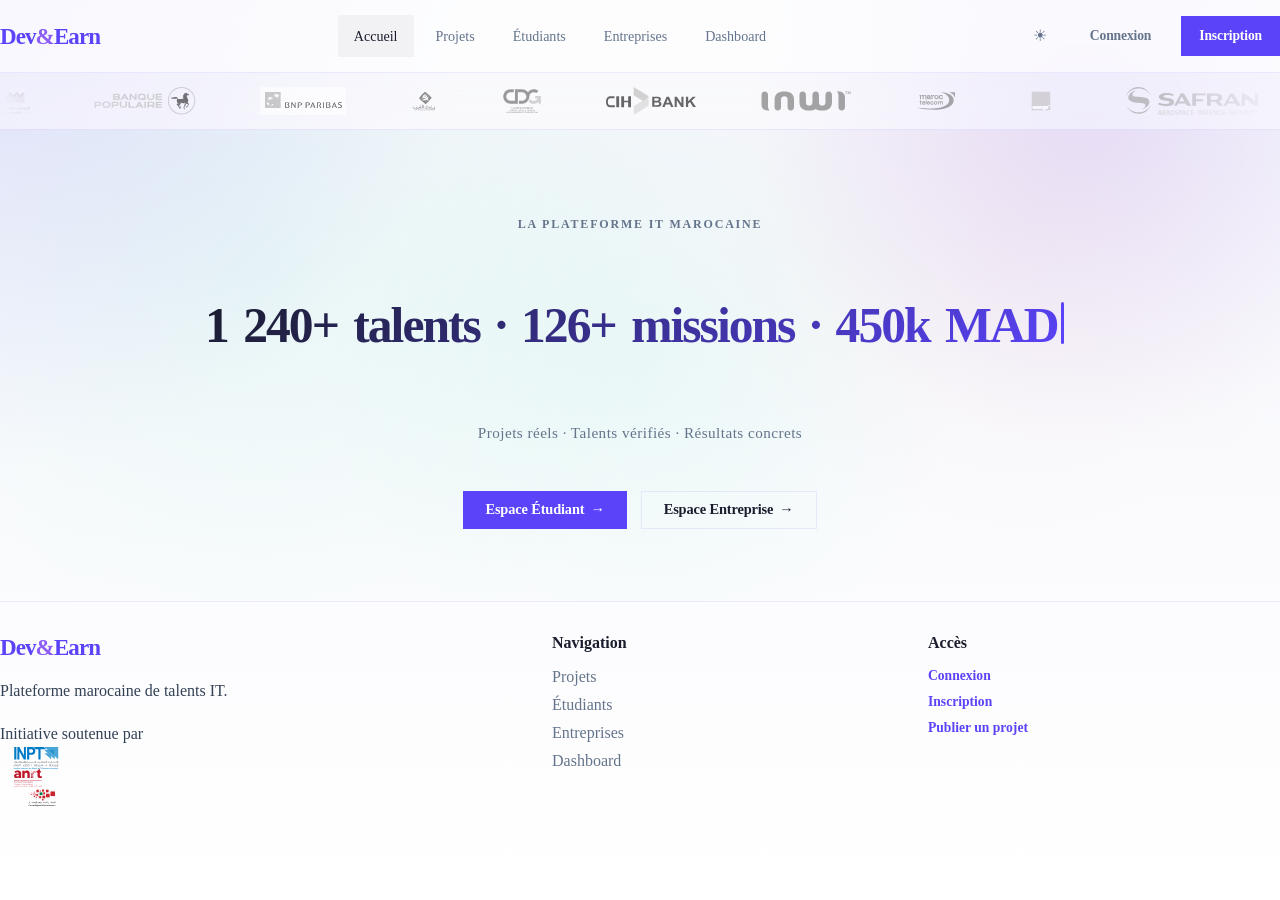
==== commit afd077b0: "icon" ====
--- a/index.html
+++ b/index.html
@@ -23,6 +23,7 @@
       padding-top: 100px;
     }
   </style>
+  <link rel="icon" href="/icon.svg" type="image/svg+xml">
   <link rel="stylesheet" href="./css/global.css" />
   <link rel="stylesheet" href="./css/home.css" />
 </head>
@@ -32,35 +33,21 @@
 
   <header class="site-header">
     <div class="container header-inner">
-      <div class="brand-wrapper" style="display: flex; align-items: center; gap: 12px;">
-        <a href="./index.html" class="brand" aria-label="Accueil DevEarn">
-          <span class="brand-mark" aria-hidden="true">
-            <span class="brand-dev">Dev</span><span class="brand-amp">&amp;</span><span class="brand-earn">Earn</span>
-          </span>
-        </a>
-        <span
-          style="color: var(--text-muted); opacity: 0.3; font-weight: 300; font-size: 1.2rem; user-select: none;">|</span>
-        <div class="header-partner-logos" style="display: flex; align-items: center; gap: 8px;">
-          <img src="./assets/images/INPT.svg" alt="INPT" class="header-cri-logo" style="height: 22px;" />
-          <span
-            style="color: var(--text-muted); opacity: 0.2; font-weight: 300; font-size: 0.9rem; user-select: none;">×</span>
-          <img src="./assets/images/ANRT.svg" alt="ANRT" class="header-cri-logo" style="height: 22px;" />
-          <span
-            style="color: var(--text-muted); opacity: 0.2; font-weight: 300; font-size: 0.9rem; user-select: none;">×</span>
-          <img src="./assets/images/Centre régional d'investissement - Maroc.svg" alt="CRI Maroc"
-            class="header-cri-logo" style="height: 22px;" />
-        </div>
-      </div>
+      <a href="./index.html" class="brand" aria-label="Accueil DevEarn">
+        <span class="brand-mark" aria-hidden="true">
+          <span class="brand-dev">Dev</span><span class="brand-amp">&amp;</span><span class="brand-earn">Earn</span>
+        </span>
+      </a>
       <nav class="main-nav" aria-label="Navigation principale">
         <button class="nav-toggle" type="button" aria-label="Ouvrir le menu">
           <span></span><span></span><span></span>
         </button>
         <ul class="nav-list">
-          <li><a href="./index.html" class="is-current">Accueil</a></li>
-          <li><a href="./projects.html">Projets</a></li>
-          <li><a href="./student-space.html">Étudiants</a></li>
-          <li><a href="./client-space.html">Entreprises</a></li>
-          <li><a href="./dashboard.html">Dashboard</a></li>
+          <li><a href="#accueil" class="is-current">Accueil</a></li>
+          <li><a href="#projects">Projets</a></li>
+          <li><a href="#students">Étudiants</a></li>
+          <li><a href="#clients">Entreprises</a></li>
+          <li><a href="#dashboard">Dashboard</a></li>
         </ul>
       </nav>
       <div class="header-actions">
@@ -1158,6 +1145,22 @@
           </span>
         </a>
         <p>Plateforme marocaine de talents IT.</p>
+        <div class="footer-institutional" aria-label="Partenaires institutionnels">
+          <p class="footer-institutional-label">Initiative soutenue par</p>
+          <div class="footer-partners-row">
+            <div class="footer-partner-mark footer-partner-mark--inpt">
+              <img src="./assets/images/INPT.svg" alt="INPT" width="72" height="22" loading="lazy" decoding="async" />
+            </div>
+            <span class="footer-partner-dot" aria-hidden="true"></span>
+            <div class="footer-partner-mark footer-partner-mark--anrt">
+              <img src="./assets/images/ANRT.svg" alt="ANRT" width="56" height="18" loading="lazy" decoding="async" />
+            </div>
+            <span class="footer-partner-dot" aria-hidden="true"></span>
+            <div class="footer-partner-mark footer-partner-mark--cri">
+              <img src="./assets/images/Centre régional d'investissement - Maroc.svg" alt="CRI Maroc" width="84" height="22" loading="lazy" decoding="async" />
+            </div>
+          </div>
+        </div>
       </div>
       <div class="footer-links-group">
         <span class="footer-title">Navigation</span>
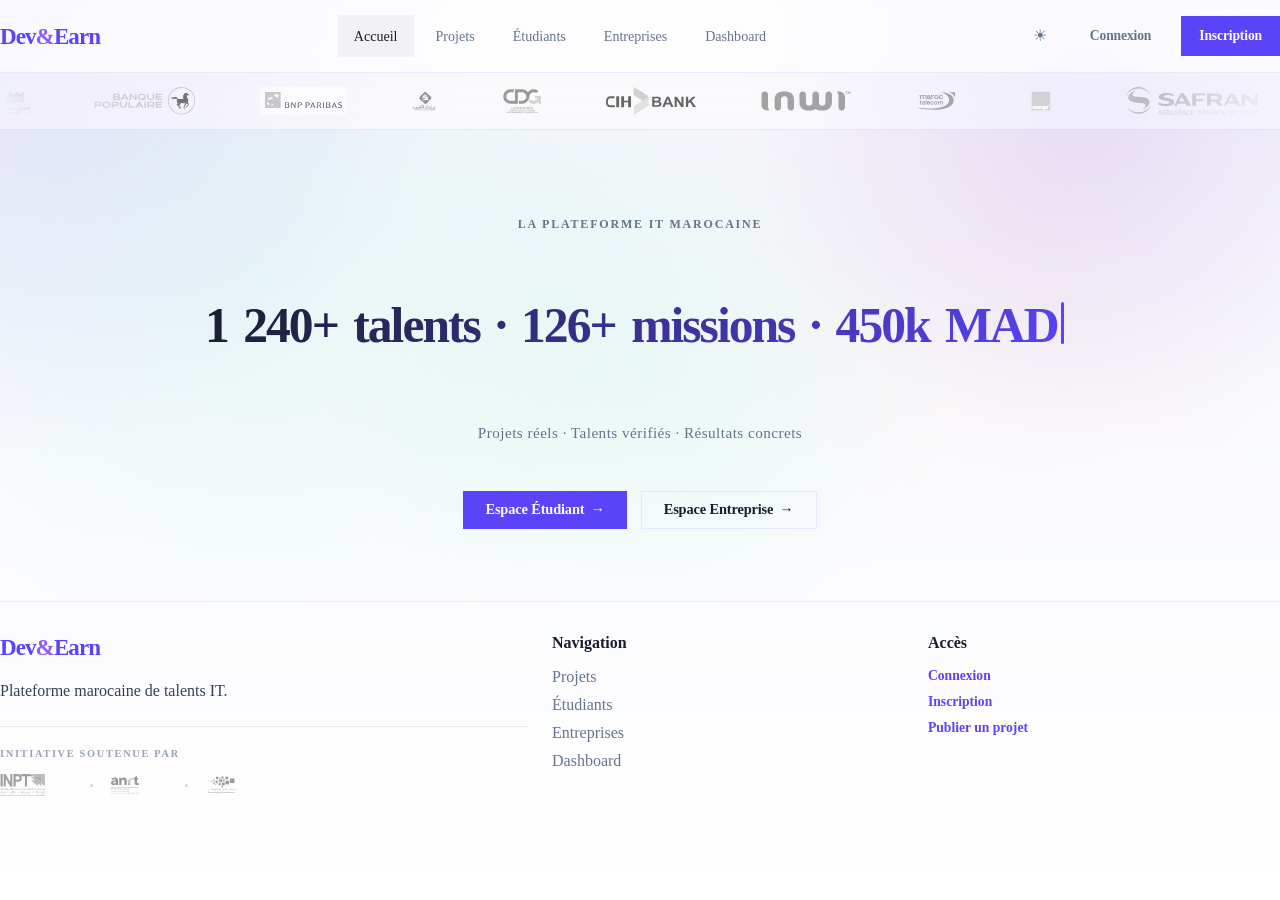
==== commit 3abacf06: "Update frontend API URL" ====
--- a/index.html
+++ b/index.html
@@ -23,7 +23,6 @@
       padding-top: 100px;
     }
   </style>
-  <link rel="icon" href="/icon.svg" type="image/svg+xml">
   <link rel="stylesheet" href="./css/global.css" />
   <link rel="stylesheet" href="./css/home.css" />
 </head>
--- a/css/global.css
+++ b/css/global.css
@@ -247,23 +247,28 @@
   color: var(--secondary);
 }
 
-.header-cri-logo {
-  height: 26px;
-  width: auto;
+.header-xp-badge {
+  display: inline-flex;
+  align-items: center;
+  gap: 5px;
+  margin-left: 8px;
+  padding: 3px 10px 3px 8px;
+  border-radius: var(--radius-pill);
+  font-size: 0.78rem;
+  font-weight: 700;
+  color: var(--text-muted);
+  background: rgba(255, 255, 255, 0.05);
+  border: 1px solid var(--border);
+  vertical-align: middle;
+}
+
+.header-xp-icon {
   display: block;
-  object-fit: contain;
-  transition: filter 300ms ease;
-}
-
-/* Monochrome style for header CRI logo */
-html[data-theme="dark"] .header-cri-logo {
-  filter: brightness(0) invert(1);
   opacity: 0.85;
 }
 
-html[data-theme="light"] .header-cri-logo {
-  filter: brightness(0);
-  opacity: 0.8;
+html[data-theme="dark"] .header-xp-icon {
+  filter: brightness(0) invert(0.72);
 }
 
 .main-nav {
@@ -529,6 +534,102 @@
 
 .footer-links-group a:hover {
   color: var(--text);
+}
+
+.footer-institutional {
+  margin-top: 6px;
+  padding-top: 18px;
+  border-top: 1px solid rgba(255, 255, 255, 0.06);
+}
+
+html[data-theme="light"] .footer-institutional {
+  border-top-color: rgba(0, 0, 0, 0.07);
+}
+
+.footer-institutional-label {
+  margin: 0 0 12px;
+  font-size: 0.65rem;
+  font-weight: 700;
+  letter-spacing: 0.16em;
+  text-transform: uppercase;
+  color: var(--text-muted);
+  opacity: 0.65;
+}
+
+.footer-partners-row {
+  display: inline-flex;
+  flex-wrap: wrap;
+  align-items: center;
+  gap: 14px 18px;
+  max-width: 100%;
+}
+
+.footer-partner-mark {
+  display: flex;
+  align-items: center;
+  justify-content: center;
+  flex-shrink: 0;
+  overflow: hidden;
+  line-height: 0;
+}
+
+.footer-partner-mark--inpt {
+  width: 72px;
+  height: 22px;
+}
+
+.footer-partner-mark--anrt {
+  width: 56px;
+  height: 18px;
+}
+
+.footer-partner-mark--cri {
+  width: 84px;
+  height: 22px;
+}
+
+.footer-partner-mark img {
+  display: block;
+  width: 100%;
+  height: 100%;
+  max-width: 100%;
+  max-height: 100%;
+  object-fit: contain;
+  object-position: left center;
+  pointer-events: none;
+  transition: opacity 240ms ease, filter 240ms ease;
+}
+
+.footer-partner-dot {
+  width: 3px;
+  height: 3px;
+  border-radius: 50%;
+  background: rgba(255, 255, 255, 0.22);
+  flex-shrink: 0;
+}
+
+html[data-theme="light"] .footer-partner-dot {
+  background: rgba(15, 23, 42, 0.18);
+}
+
+html[data-theme="dark"] .footer-partner-mark img {
+  filter: grayscale(1) brightness(1.15) contrast(0.85) invert(1);
+  opacity: 0.38;
+}
+
+html[data-theme="dark"] .footer-partner-mark:hover img {
+  opacity: 0.62;
+  filter: grayscale(1) brightness(1.2) contrast(0.9) invert(1)
+    drop-shadow(0 0 12px rgba(31, 199, 160, 0.15));
+}
+
+html[data-theme="light"] .footer-partner-mark img {
+  filter: grayscale(1) brightness(0.35) contrast(1.05);
+  opacity: 0.42;
+}
+
+html[data-theme="light"] .footer-partner-mark:hover img {
+  opacity: 0.62;
 }
 
 .nav-toggle {
--- a/css/home.css
+++ b/css/home.css
@@ -866,108 +866,271 @@
 
 .projects-grid {
   display: grid;
-  grid-template-columns: repeat(2, 1fr);
-  gap: 24px;
-}
-
-.project-card {
-  padding: 24px;
+  grid-template-columns: repeat(auto-fill, minmax(380px, 1fr));
+  gap: 26px;
+}
+
+.project-card--premium {
+  position: relative;
+  border-radius: 24px;
+  border: 1px solid rgba(255, 255, 255, 0.09);
+  background: #0c0d11;
+  box-shadow:
+    0 1px 0 rgba(255, 255, 255, 0.04) inset,
+    0 24px 48px rgba(0, 0, 0, 0.35);
+  overflow: hidden;
+  transition:
+    transform 280ms cubic-bezier(0.22, 1, 0.36, 1),
+    border-color 280ms ease,
+    box-shadow 280ms ease;
+}
+
+.project-card--premium::before {
+  content: "";
+  position: absolute;
+  inset: 0;
+  border-radius: inherit;
+  pointer-events: none;
+  background: radial-gradient(
+    120% 80% at 0% 0%,
+    rgba(31, 199, 160, 0.06) 0%,
+    transparent 55%
+  );
+}
+
+html[data-theme="light"] .project-card--premium {
+  background: #fafbfc;
+  border-color: rgba(0, 0, 0, 0.08);
+}
+
+.project-card--premium:hover {
+  transform: translateY(-3px);
+  border-color: rgba(31, 199, 160, 0.22);
+}
+
+.project-card-inner {
+  position: relative;
+  z-index: 1;
   display: flex;
   flex-direction: column;
+  min-height: 292px;
+  padding: 28px 28px 24px;
+}
+
+.project-top {
+  display: flex;
+  justify-content: space-between;
+  align-items: flex-start;
   gap: 16px;
-  border-radius: var(--radius-xl);
-  transition: transform 300ms ease, border-color 300ms ease;
-}
-
-.project-card:hover {
-  transform: translateY(-4px);
-  border-color: var(--primary);
-  box-shadow: 0 16px 40px rgba(0, 0, 0, 0.35);
-}
-
-.project-card h3 {
-  font-size: 1.25rem;
-  font-weight: 700;
-  color: var(--text);
-  line-height: 1.3;
-}
-
-.project-card p {
+  margin-bottom: 20px;
+}
+
+.project-company-info {
+  display: flex;
+  align-items: center;
+  gap: 12px;
+  min-width: 0;
+  flex: 1;
+}
+
+.project-company-frame {
+  width: 42px;
+  height: 42px;
+  flex-shrink: 0;
+  display: flex;
+  align-items: center;
+  justify-content: center;
+  padding: 7px;
+  border-radius: 11px;
+  background: #ffffff;
+  box-shadow: 0 2px 10px rgba(0, 0, 0, 0.18);
+}
+
+.project-company-frame img {
+  width: 100%;
+  height: 100%;
+  object-fit: contain;
+  display: block;
+}
+
+.project-company-frame--fallback {
+  font-size: 0.68rem;
+  font-weight: 800;
+  color: #1a1d24;
+  background: linear-gradient(145deg, #f4f5f7 0%, #e8eaef 100%);
+}
+
+.project-company-name {
+  font-size: 0.86rem;
+  font-weight: 600;
+  color: rgba(255, 255, 255, 0.55);
+  white-space: nowrap;
+  overflow: hidden;
+  text-overflow: ellipsis;
+}
+
+html[data-theme="light"] .project-company-name {
+  color: rgba(15, 23, 42, 0.55);
+}
+
+.project-top-end {
+  display: flex;
+  flex-direction: column;
+  align-items: flex-end;
+  gap: 4px;
+  flex-shrink: 0;
+}
+
+.project-card-badge {
   font-size: 0.92rem;
-  color: var(--text-soft);
-  line-height: 1.6;
-  flex-grow: 1;
-}
-
-.project-top {
-  display: flex;
-  justify-content: space-between;
-  align-items: center;
-  gap: 12px;
-}
-
-.project-company-info {
-  display: flex;
-  align-items: center;
-  gap: 12px;
-}
-
-.project-company-logo {
-  height: 24px;
-  width: auto;
-  max-width: 90px;
-  filter: grayscale(100%) brightness(1.5);
-  opacity: 0.7;
-}
-
-.project-card:hover .project-company-logo {
-  filter: grayscale(0%) brightness(1);
-  opacity: 1;
-}
-
-.project-company-name {
-  font-size: 0.85rem;
-  font-weight: 700;
-  color: var(--text-muted);
-}
-
-.project-rating {
-  font-size: 0.9rem;
   font-weight: 800;
   color: var(--primary);
+  letter-spacing: -0.02em;
+}
+
+.project-card-apps {
+  font-size: 0.68rem;
+  font-weight: 600;
+  color: var(--text-muted);
+}
+
+.project-title {
+  margin: 0 0 12px;
+  font-size: 1.28rem;
+  font-weight: 800;
+  color: #ffffff;
+  line-height: 1.22;
+  letter-spacing: -0.03em;
+}
+
+html[data-theme="light"] .project-title {
+  color: #0f172a;
+}
+
+.project-description {
+  margin: 0 0 18px;
+  font-size: 0.9rem;
+  color: rgba(255, 255, 255, 0.48);
+  line-height: 1.65;
+  flex: 1;
+  display: -webkit-box;
+  -webkit-line-clamp: 3;
+  -webkit-box-orient: vertical;
+  overflow: hidden;
+}
+
+html[data-theme="light"] .project-description {
+  color: rgba(15, 23, 42, 0.55);
 }
 
 .project-meta {
   display: flex;
-  gap: 10px;
-  align-items: center;
-}
-
-.project-meta span {
+  flex-wrap: wrap;
+  align-items: center;
+  gap: 6px 8px;
+  margin-bottom: 4px;
+}
+
+.project-tag-pill {
   display: inline-flex;
+  align-items: center;
   min-height: 30px;
-  align-items: center;
   padding: 0 12px;
   border-radius: var(--radius-pill);
+  background: rgba(255, 255, 255, 0.06);
+  border: 1px solid rgba(255, 255, 255, 0.04);
+  color: rgba(255, 255, 255, 0.62);
+  font-size: 0.78rem;
+  font-weight: 600;
+}
+
+.project-meta-dot {
+  color: rgba(255, 255, 255, 0.35);
+  font-size: 0.9rem;
+  user-select: none;
+}
+
+.project-footer {
+  display: flex;
+  justify-content: space-between;
+  align-items: center;
+  gap: 20px;
+  margin-top: auto;
+  padding-top: 20px;
+  border-top: 1px solid rgba(255, 255, 255, 0.07);
+}
+
+.project-budget {
+  font-weight: 800;
+  font-size: 1rem;
+  color: #ffffff;
+  white-space: nowrap;
+}
+
+html[data-theme="light"] .project-budget {
+  color: #0f172a;
+}
+
+.btn-project-apply {
+  flex-shrink: 0;
+  min-height: 42px;
+  padding: 0 20px;
+  border-radius: 999px;
+  border: 1px solid rgba(31, 199, 160, 0.5);
+  background: rgba(31, 199, 160, 0.04);
+  color: var(--primary);
+  font-size: 0.88rem;
+  font-weight: 700;
+  cursor: pointer;
+  transition: background 220ms ease, border-color 220ms ease;
+}
+
+.btn-project-apply:hover {
+  background: rgba(31, 199, 160, 0.12);
+  border-color: var(--primary);
+}
+
+.project-status-chip {
+  display: inline-flex;
+  align-items: center;
+  max-width: 52%;
+  padding: 8px 12px;
+  border-radius: var(--radius-pill);
+  font-size: 0.75rem;
+  font-weight: 700;
+  white-space: nowrap;
+  overflow: hidden;
+  text-overflow: ellipsis;
+}
+
+.project-status-chip--neutral {
+  color: var(--text-muted);
   background: rgba(255, 255, 255, 0.04);
-  color: var(--text-muted);
-  font-size: 0.8rem;
-  font-weight: 700;
-}
-
-.project-footer {
-  display: flex;
-  justify-content: space-between;
-  align-items: center;
-  border-top: 1px solid var(--border);
-  padding-top: 16px;
-  margin-top: auto;
-}
-
-.project-budget {
-  font-weight: 700;
-  color: var(--text);
-  font-size: 0.95rem;
+  border: 1px solid var(--border);
+}
+
+.project-status-chip--pending {
+  color: #e8b84a;
+  background: rgba(232, 184, 74, 0.1);
+  border: 1px solid rgba(232, 184, 74, 0.25);
+}
+
+.project-status-chip--accepted {
+  color: var(--primary);
+  background: rgba(31, 199, 160, 0.1);
+  border: 1px solid rgba(31, 199, 160, 0.25);
+}
+
+.project-status-chip--refused {
+  color: var(--danger);
+  background: rgba(255, 75, 107, 0.1);
+  border: 1px solid rgba(255, 75, 107, 0.25);
+}
+
+.project-status-chip--owned {
+  color: var(--primary);
+  background: rgba(31, 199, 160, 0.08);
+  border: 1px solid rgba(31, 199, 160, 0.2);
 }
 
 .project-card.is-hidden {
